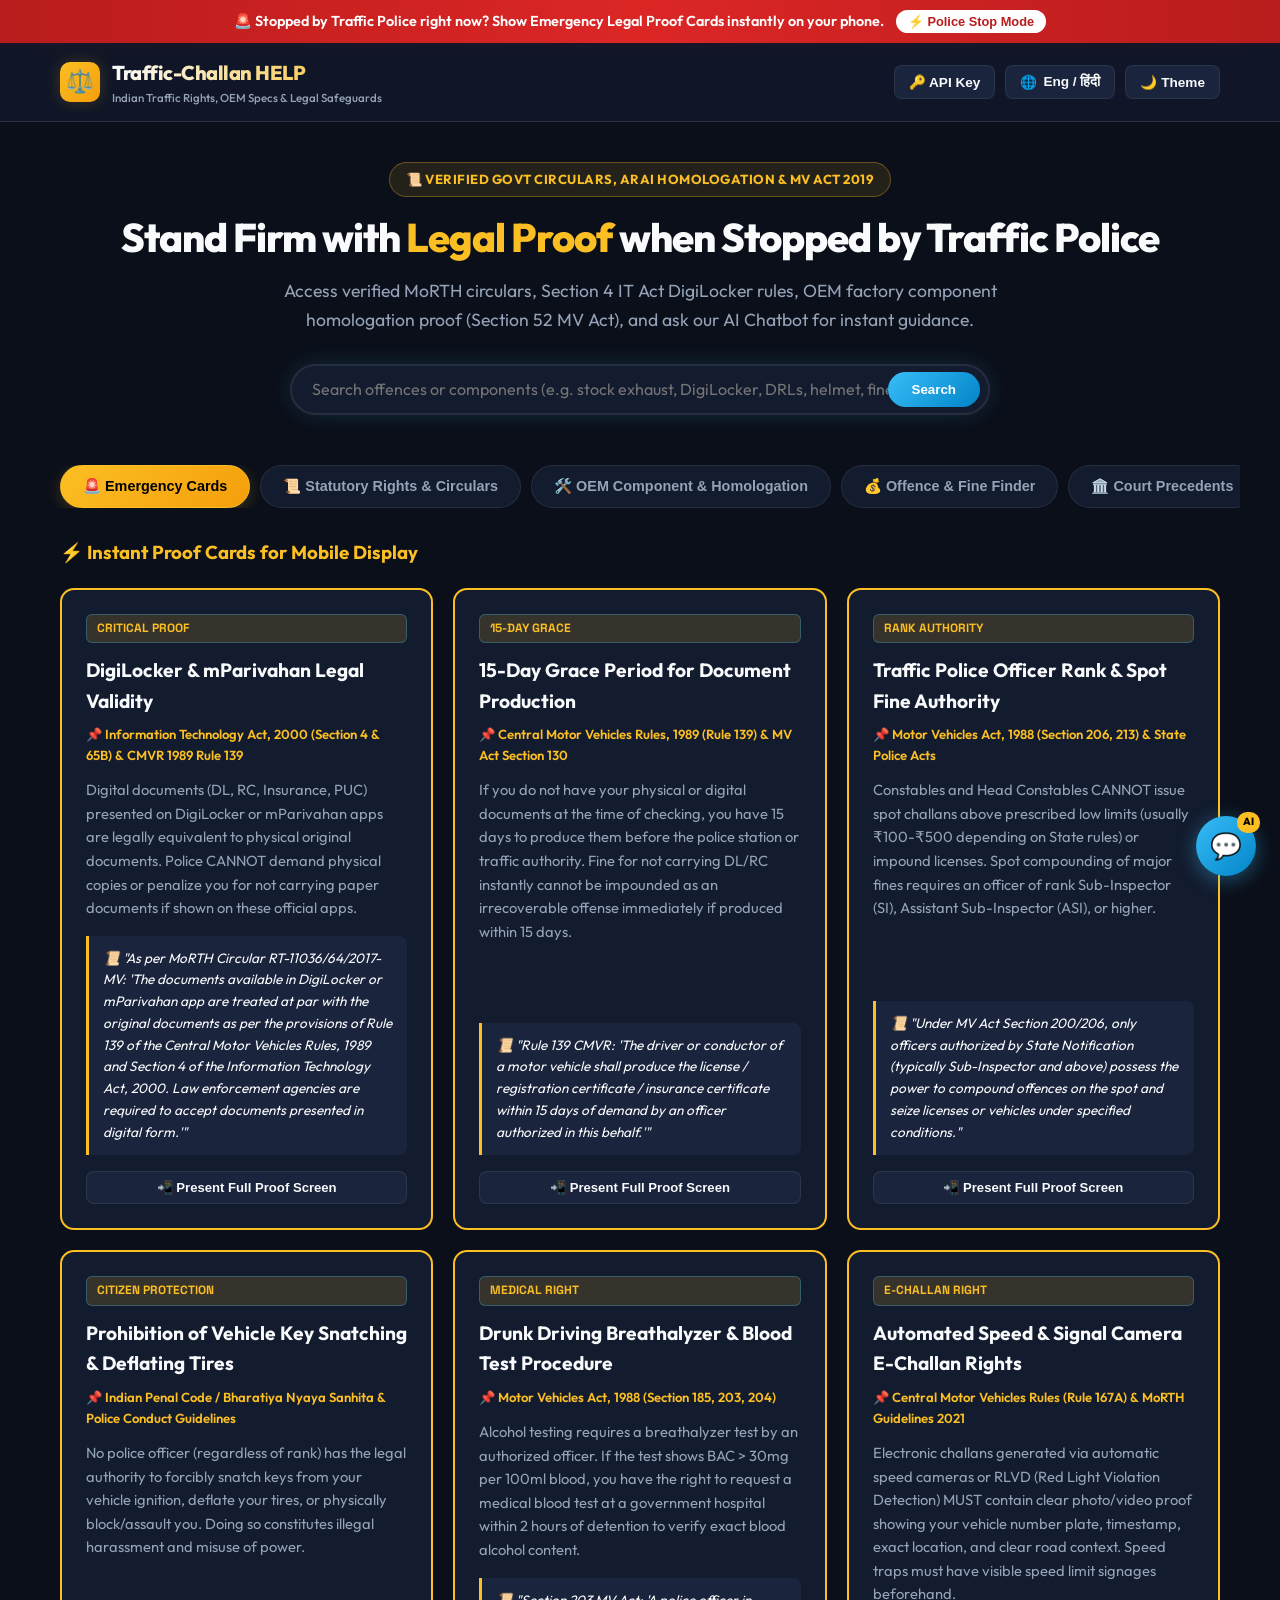
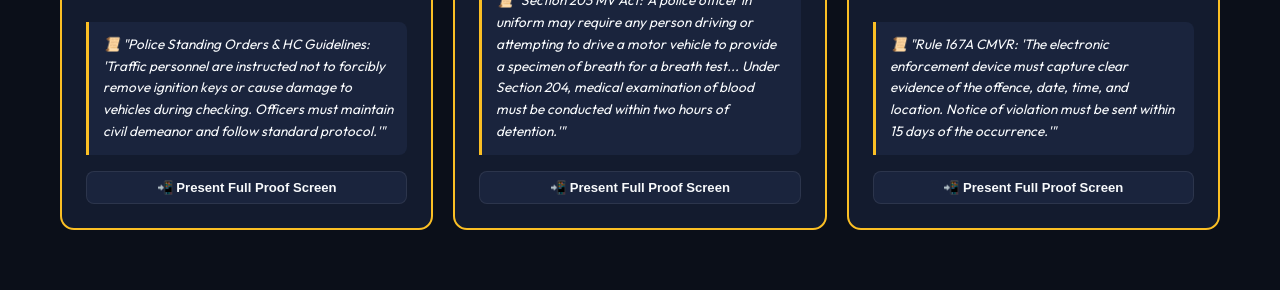
==== index.html @ aaf27f66 "Add Traffic-Challan HELP web app, OEM Component database, Gemini AI Chatbot, and Render deployment c" ====
<!DOCTYPE html>
<html lang="en" data-theme="dark">
<head>
  <meta charset="UTF-8">
  <meta name="viewport" content="width=device-width, initial-scale=1.0">
  <title>Traffic-Challan HELP | Citizen Traffic Rights & OEM Legal Reference Portal</title>
  <meta name="description" content="Know your rights during traffic police stops in India. Access MoRTH circulars, DigiLocker validity proofs, OEM component homologation rules (Section 52 MV Act), AI Legal Chatbot, and e-challan dispute generator.">
  <link rel="stylesheet" href="css/styles.css">
</head>
<body>

  <!-- Top Emergency Quick Banner -->
  <div class="emergency-alert-bar">
    <span>🚨 Stopped by Traffic Police right now? Show Emergency Legal Proof Cards instantly on your phone.</span>
    <button id="btn-emergency-mode">⚡ Police Stop Mode</button>
  </div>

  <!-- Main Navigation Header -->
  <header>
    <div class="nav-container">
      <a href="#" class="brand">
        <div class="brand-logo">⚖️</div>
        <div class="brand-text">
          <h1>Traffic-Challan HELP</h1>
          <p>Indian Traffic Rights, OEM Specs & Legal Safeguards</p>
        </div>
      </a>
      <div class="nav-actions">
        <button class="btn-icon" id="btn-apikey-settings" title="Configure Gemini API Key">🔑 API Key</button>
        <button class="btn-icon" id="btn-lang-toggle" title="Switch Language">🌐 <span id="lang-label">Eng / हिंदी</span></button>
        <button class="btn-icon" id="btn-theme-toggle" title="Toggle Theme">🌙 Theme</button>
      </div>
    </div>
  </header>

  <!-- Hero & Search Section -->
  <section class="hero">
    <div class="hero-badge">📜 Verified Govt Circulars, ARAI Homologation & MV Act 2019</div>
    <h2 id="hero-heading">Stand Firm with <span>Legal Proof</span> when Stopped by Traffic Police</h2>
    <p id="hero-subtext">Access verified MoRTH circulars, Section 4 IT Act DigiLocker rules, OEM factory component homologation proof (Section 52 MV Act), and ask our AI Chatbot for instant guidance.</p>

    <!-- Global Search Bar -->
    <div class="search-container">
      <div class="search-input-wrapper">
        <input type="text" id="global-search" placeholder="Search offences or components (e.g. stock exhaust, DigiLocker, DRLs, helmet, fine)...">
        <button id="btn-search">Search</button>
      </div>
    </div>
  </section>

  <!-- Section Navigation Tabs -->
  <div class="tabs-navigation">
    <button class="tab-btn active" data-tab="emergency-tab">🚨 Emergency Cards</button>
    <button class="tab-btn" data-tab="rights-tab">📜 Statutory Rights & Circulars</button>
    <button class="tab-btn" data-tab="oem-tab">🛠️ OEM Component & Homologation</button>
    <button class="tab-btn" data-tab="fines-tab">💰 Offence & Fine Finder</button>
    <button class="tab-btn" data-tab="judgements-tab">🏛️ Court Precedents</button>
    <button class="tab-btn" data-tab="dispute-tab">✍️ E-Challan Dispute Generator</button>
  </div>

  <!-- Main Content Area -->
  <main class="main-content">

    <!-- Tab 1: Emergency Quick Cards -->
    <div class="tab-pane active" id="emergency-tab">
      <h3 style="margin-bottom: 20px; color: var(--accent-gold);">⚡ Instant Proof Cards for Mobile Display</h3>
      <div class="cards-grid" id="emergency-cards-grid">
        <!-- Rendered dynamically via app.js -->
      </div>
    </div>

    <!-- Tab 2: Statutory Rights & MoRTH Circulars -->
    <div class="tab-pane" id="rights-tab">
      <h3 style="margin-bottom: 20px; color: var(--accent-cyan);">📜 Essential Statutory Provisions & MoRTH Circulars</h3>
      <div class="cards-grid" id="rights-cards-grid">
        <!-- Rendered dynamically via app.js -->
      </div>
    </div>

    <!-- Tab 3: OEM Vehicle Components & Homologation (Section 52 MV Act) -->
    <div class="tab-pane" id="oem-tab">
      <h3 style="margin-bottom: 20px; color: var(--accent-gold);">🛠️ OEM Factory Vehicle Components & Section 52 MV Act Proof</h3>
      <p style="margin-bottom: 20px; color: var(--text-secondary);">Police often wrongfully claim factory silencers, OEM alloy wheels, DRLs, or leg guards are illegal alterations. Under Section 52 MV Act & CMVR Rule 126, factory-fitted parts are certified by ARAI/ICAT under Form 22 Homologation and are 100% legal.</p>
      <div class="cards-grid" id="oem-cards-grid">
        <!-- Rendered dynamically via app.js -->
      </div>
    </div>

    <!-- Tab 4: Offence & Fine Finder -->
    <div class="tab-pane" id="fines-tab">
      <h3 style="margin-bottom: 20px; color: var(--accent-gold);">💰 Motor Vehicles Act Fine & Compounding Schedule</h3>
      <div class="table-container">
        <table>
          <thead>
            <tr>
              <th>Offence & Description</th>
              <th>MV Act Section</th>
              <th>Standard Fine / Penalty</th>
              <th>Authorized Officer Rank</th>
              <th>Legal Defense / Exception</th>
            </tr>
          </thead>
          <tbody id="fines-table-body">
            <!-- Rendered dynamically via app.js -->
          </tbody>
        </table>
      </div>
    </div>

    <!-- Tab 5: Court Precedents -->
    <div class="tab-pane" id="judgements-tab">
      <h3 style="margin-bottom: 20px; color: var(--accent-emerald);">🏛️ High Court & Police Conduct Precedents</h3>
      <div class="cards-grid" id="judgements-cards-grid">
        <!-- Rendered dynamically via app.js -->
      </div>
    </div>

    <!-- Tab 6: E-Challan Dispute Generator -->
    <div class="tab-pane" id="dispute-tab">
      <h3 style="margin-bottom: 20px; color: var(--accent-rose);">✍️ Generate E-Challan / Police Misconduct Dispute Letter</h3>
      <div class="generator-container">
        <div class="form-box">
          <h4 style="margin-bottom: 16px; color: var(--accent-cyan);">Enter Dispute Details</h4>
          <div class="form-group">
            <label for="applicantName">Full Name of Vehicle Owner/Driver</label>
            <input type="text" id="applicantName" placeholder="e.g. Ramesh Kumar">
          </div>
          <div class="form-group">
            <label for="vehicleNo">Vehicle Registration Number</label>
            <input type="text" id="vehicleNo" placeholder="e.g. DL-01-AB-1234">
          </div>
          <div class="form-group">
            <label for="challanNo">E-Challan Number (if applicable)</label>
            <input type="text" id="challanNo" placeholder="e.g. DL1234567890">
          </div>
          <div class="form-group">
            <label for="challanDate">Date of Offence / Challan</label>
            <input type="date" id="challanDate">
          </div>
          <div class="form-group">
            <label for="city">City / Traffic Police Jurisdiction</label>
            <input type="text" id="city" placeholder="e.g. New Delhi / Bengaluru / Mumbai">
          </div>
          <div class="form-group">
            <label for="disputeReason">Reason for Dispute</label>
            <select id="disputeReason">
              <option value="digilocker_refusal">DigiLocker / mParivahan Document Refused by Police</option>
              <option value="no_photo_proof">E-Challan lacks photo/video proof of violation</option>
              <option value="no_speed_signage">Speed trap camera without visible speed limit signage</option>
              <option value="unauthorized_constable">Spot fine levied by unauthorized constable</option>
              <option value="incorrect_vehicle">Wrong vehicle number captured by camera</option>
            </select>
          </div>
          <div class="form-group">
            <label for="applicantPhone">Phone Number</label>
            <input type="text" id="applicantPhone" placeholder="e.g. 9876543210">
          </div>
          <div class="form-group">
            <label for="applicantEmail">Email Address</label>
            <input type="email" id="applicantEmail" placeholder="e.g. name@example.com">
          </div>
        </div>

        <div class="preview-box">
          <div style="display: flex; justify-content: space-between; align-items: center; margin-bottom: 14px;">
            <h4 style="color: var(--accent-gold);">Generated Representation Notice</h4>
            <button class="btn-icon" id="btn-copy-dispute">📋 Copy Text</button>
          </div>
          <pre class="preview-text" id="dispute-preview-text">Fill in the form to generate official dispute letter representation...</pre>
        </div>
      </div>
    </div>

  </main>

  <!-- High Contrast Presentation Modal for Police Display -->
  <div class="modal-overlay" id="proof-modal">
    <div class="modal-card">
      <div class="modal-header">
        <h3 id="modal-title">STATUTORY PROOF FOR POLICE CHECKING</h3>
        <button class="modal-close" id="modal-close-btn">&times;</button>
      </div>
      <div class="modal-body" id="modal-content">
        <!-- Rendered dynamically -->
      </div>
    </div>
  </div>

  <!-- Gemini API Key Settings Modal -->
  <div class="modal-overlay" id="apikey-modal">
    <div class="modal-card" style="border-color: var(--accent-cyan);">
      <div class="modal-header" style="border-color: var(--accent-cyan);">
        <h3 style="color: var(--accent-cyan);">🔑 Gemini API Key Settings</h3>
        <button class="modal-close" id="apikey-modal-close">&times;</button>
      </div>
      <div class="modal-body">
        <p style="margin-bottom: 12px;">Add your <strong>Google Gemini API Key</strong> to power live AI legal assistance, real-time dataset analysis, and custom query resolution.</p>
        <div class="form-group">
          <label for="input-gemini-key">Gemini API Key</label>
          <input type="password" id="input-gemini-key" placeholder="AIzaSy..." style="font-family: var(--font-mono);">
        </div>
        <div style="display: flex; gap: 10px; margin-top: 16px;">
          <button class="btn-icon" id="btn-save-key" style="background: var(--accent-cyan); color: #000; font-weight: 700; flex: 1;">Save API Key</button>
          <button class="btn-icon" id="btn-clear-key" style="border-color: var(--accent-rose); color: var(--accent-rose);">Clear Key</button>
        </div>
        <p style="font-size: 0.8rem; color: var(--text-muted); margin-top: 12px;">* Your API key is stored strictly locally in your browser's LocalStorage and is never uploaded anywhere else.</p>
      </div>
    </div>
  </div>

  <!-- Floating AI Chatbot Button & Widget -->
  <div class="chatbot-trigger" id="chatbot-trigger" title="Open AI Traffic Legal Assistant">
    💬 <span class="chatbot-badge">AI</span>
  </div>

  <div class="chatbot-window" id="chatbot-window">
    <div class="chatbot-header">
      <div style="display: flex; align-items: center; gap: 8px;">
        <span style="font-size: 1.2rem;">🤖</span>
        <div>
          <h4 style="font-size: 0.95rem; font-weight: 700;">TrafficGuard AI</h4>
          <span style="font-size: 0.7rem; color: var(--accent-emerald);">● Online (Gemini Legal Assistant)</span>
        </div>
      </div>
      <button class="chatbot-close" id="chatbot-close-btn">&times;</button>
    </div>

    <div class="chatbot-body" id="chatbot-messages">
      <div class="chat-msg bot">
        👋 Hi! I'm <strong>TrafficGuard AI</strong>. Ask me anything about Indian traffic laws, MoRTH circulars, DigiLocker validity, or whether your vehicle's OEM factory components are legal!
      </div>
      <div class="quick-prompts">
        <button class="prompt-chip" onclick="sendQuickPrompt('Is my stock Royal Enfield exhaust legal?')">🏍️ Stock RE Silencer</button>
        <button class="prompt-chip" onclick="sendQuickPrompt('Is DigiLocker valid for police checks?')">📱 DigiLocker Validity</button>
        <button class="prompt-chip" onclick="sendQuickPrompt('Can police snatch my car keys?')">🔑 Key Snatching Rule</button>
        <button class="prompt-chip" onclick="sendQuickPrompt('Are factory DRL LED lights legal?')">💡 Factory LED / DRLs</button>
      </div>
    </div>

    <div class="chatbot-footer">
      <input type="text" id="chatbot-input" placeholder="Type your legal query...">
      <button id="chatbot-send-btn">Send</button>
    </div>
  </div>

  <!-- Scripts -->
  <script src="js/rights-data.js"></script>
  <script src="js/judgements-data.js"></script>
  <script src="js/oem-components-data.js"></script>
  <script src="js/dispute-generator.js"></script>
  <script src="js/chatbot.js"></script>
  <script src="js/app.js"></script>

</body>
</html>
---- css/styles.css ----
/* Traffic-Challan HELP - Modern Legal Reference & Emergency Portal Styling */

@import url('https://fonts.googleapis.com/css2?family=Outfit:wght@300;400;500;600;700;800&family=Space+Grotesk:wght@500;700&display=swap');

:root {
  --bg-primary: #0b0f19;
  --bg-surface: #131b2e;
  --bg-surface-elevated: #1a243d;
  --accent-gold: #fbbf24;
  --accent-gold-glow: rgba(251, 191, 36, 0.2);
  --accent-cyan: #38bdf8;
  --accent-emerald: #34d399;
  --accent-rose: #f43f5e;
  --text-primary: #f8fafc;
  --text-secondary: #94a3b8;
  --text-muted: #64748b;
  --border-color: rgba(255, 255, 255, 0.08);
  --glass-bg: rgba(19, 27, 46, 0.7);
  --glass-border: rgba(255, 255, 255, 0.12);
  --radius-sm: 8px;
  --radius-md: 14px;
  --radius-lg: 20px;
  --shadow-glow: 0 0 25px rgba(56, 189, 248, 0.15);
  --font-main: 'Outfit', -apple-system, BlinkMacSystemFont, sans-serif;
  --font-mono: 'Space Grotesk', monospace;
}

/* Light Theme Variables */
[data-theme="light"] {
  --bg-primary: #f1f5f9;
  --bg-surface: #ffffff;
  --bg-surface-elevated: #f8fafc;
  --accent-gold: #d97706;
  --accent-cyan: #0284c7;
  --accent-emerald: #059669;
  --accent-rose: #e11d48;
  --text-primary: #0f172a;
  --text-secondary: #475569;
  --text-muted: #64748b;
  --border-color: rgba(0, 0, 0, 0.08);
  --glass-bg: rgba(255, 255, 255, 0.85);
  --glass-border: rgba(0, 0, 0, 0.1);
  --shadow-glow: 0 4px 20px rgba(0, 0, 0, 0.06);
}

/* Emergency SOS High Contrast Mode */
[data-theme="emergency"] {
  --bg-primary: #000000;
  --bg-surface: #111111;
  --bg-surface-elevated: #222222;
  --accent-gold: #ffe600;
  --accent-cyan: #00ffff;
  --accent-emerald: #00ff66;
  --accent-rose: #ff0055;
  --text-primary: #ffffff;
  --text-secondary: #e0e0e0;
  --border-color: #ffe600;
  --glass-bg: #111111;
  --glass-border: #ffe600;
}

* {
  box-sizing: border-box;
  margin: 0;
  padding: 0;
}

body {
  font-family: var(--font-main);
  background-color: var(--bg-primary);
  color: var(--text-primary);
  line-height: 1.6;
  min-height: 100vh;
  transition: background-color 0.3s ease, color 0.3s ease;
  overflow-x: hidden;
}

/* Top Announcement Banner */
.emergency-alert-bar {
  background: linear-gradient(90deg, #b91c1c, #dc2626, #b91c1c);
  color: #fff;
  padding: 10px 16px;
  text-align: center;
  font-size: 0.9rem;
  font-weight: 600;
  display: flex;
  align-items: center;
  justify-content: center;
  gap: 12px;
  box-shadow: 0 2px 10px rgba(220, 38, 38, 0.3);
}

.emergency-alert-bar button {
  background: #fff;
  color: #b91c1c;
  border: none;
  padding: 4px 12px;
  border-radius: 20px;
  font-weight: 700;
  cursor: pointer;
  font-size: 0.8rem;
  transition: transform 0.2s ease;
}

.emergency-alert-bar button:hover {
  transform: scale(1.05);
}

/* Header & Navbar */
header {
  position: sticky;
  top: 0;
  z-index: 100;
  background: var(--glass-bg);
  backdrop-filter: blur(16px);
  -webkit-backdrop-filter: blur(16px);
  border-bottom: 1px solid var(--glass-border);
}

.nav-container {
  max-width: 1200px;
  margin: 0 auto;
  padding: 14px 20px;
  display: flex;
  align-items: center;
  justify-content: space-between;
}

.brand {
  display: flex;
  align-items: center;
  gap: 12px;
  text-decoration: none;
  color: var(--text-primary);
}

.brand-logo {
  width: 40px;
  height: 40px;
  background: linear-gradient(135deg, var(--accent-gold), #f59e0b);
  border-radius: 10px;
  display: flex;
  align-items: center;
  justify-content: center;
  font-size: 1.4rem;
  box-shadow: 0 0 15px var(--accent-gold-glow);
}

.brand-text h1 {
  font-size: 1.25rem;
  font-weight: 800;
  letter-spacing: -0.5px;
  background: linear-gradient(90deg, var(--text-primary), var(--accent-gold));
  -webkit-background-clip: text;
  -webkit-text-fill-color: transparent;
}

.brand-text p {
  font-size: 0.72rem;
  color: var(--text-secondary);
  font-weight: 500;
}

.nav-actions {
  display: flex;
  align-items: center;
  gap: 10px;
}

.btn-icon {
  background: var(--bg-surface-elevated);
  border: 1px solid var(--border-color);
  color: var(--text-primary);
  padding: 8px 14px;
  border-radius: var(--radius-sm);
  font-weight: 600;
  font-size: 0.85rem;
  cursor: pointer;
  display: flex;
  align-items: center;
  gap: 6px;
  transition: all 0.2s ease;
}

.btn-icon:hover {
  border-color: var(--accent-gold);
  color: var(--accent-gold);
}

/* Hero Section */
.hero {
  max-width: 1200px;
  margin: 0 auto;
  padding: 40px 20px 20px;
  text-align: center;
}

.hero-badge {
  display: inline-flex;
  align-items: center;
  gap: 6px;
  background: rgba(251, 191, 36, 0.1);
  border: 1px solid rgba(251, 191, 36, 0.3);
  color: var(--accent-gold);
  padding: 6px 16px;
  border-radius: 30px;
  font-size: 0.82rem;
  font-weight: 700;
  text-transform: uppercase;
  letter-spacing: 0.5px;
  margin-bottom: 16px;
}

.hero h2 {
  font-size: 2.5rem;
  font-weight: 800;
  line-height: 1.2;
  margin-bottom: 16px;
  letter-spacing: -1px;
}

.hero h2 span {
  color: var(--accent-gold);
}

.hero p {
  font-size: 1.1rem;
  color: var(--text-secondary);
  max-width: 750px;
  margin: 0 auto 30px;
}

/* Quick Search Box */
.search-container {
  max-width: 700px;
  margin: 0 auto 30px;
  position: relative;
}

.search-input-wrapper {
  display: flex;
  align-items: center;
  background: var(--bg-surface);
  border: 2px solid var(--border-color);
  border-radius: 40px;
  padding: 6px 8px 6px 20px;
  box-shadow: var(--shadow-glow);
  transition: border-color 0.3s ease;
}

.search-input-wrapper:focus-within {
  border-color: var(--accent-cyan);
}

.search-input-wrapper input {
  width: 100%;
  background: transparent;
  border: none;
  outline: none;
  color: var(--text-primary);
  font-size: 1rem;
  font-family: var(--font-main);
}

.search-input-wrapper button {
  background: linear-gradient(135deg, var(--accent-cyan), #0284c7);
  color: #fff;
  border: none;
  padding: 10px 24px;
  border-radius: 30px;
  font-weight: 700;
  cursor: pointer;
  transition: transform 0.2s ease;
}

.search-input-wrapper button:hover {
  transform: scale(1.03);
}

/* Navigation Tabs */
.tabs-navigation {
  max-width: 1200px;
  margin: 0 auto 30px;
  padding: 0 20px;
  display: flex;
  gap: 10px;
  overflow-x: auto;
  scrollbar-width: none;
}

.tabs-navigation::-webkit-scrollbar {
  display: none;
}

.tab-btn {
  background: var(--bg-surface);
  border: 1px solid var(--border-color);
  color: var(--text-secondary);
  padding: 12px 22px;
  border-radius: 30px;
  font-weight: 700;
  font-size: 0.9rem;
  cursor: pointer;
  white-space: nowrap;
  transition: all 0.2s ease;
  display: flex;
  align-items: center;
  gap: 8px;
}

.tab-btn:hover {
  color: var(--text-primary);
  background: var(--bg-surface-elevated);
}

.tab-btn.active {
  background: linear-gradient(135deg, var(--accent-gold), #f59e0b);
  color: #000;
  border-color: var(--accent-gold);
  box-shadow: 0 4px 15px var(--accent-gold-glow);
}

/* Content Container */
.main-content {
  max-width: 1200px;
  margin: 0 auto;
  padding: 0 20px 60px;
}

.tab-pane {
  display: none;
}

.tab-pane.active {
  display: block;
  animation: fadeIn 0.3s ease;
}

@keyframes fadeIn {
  from { opacity: 0; transform: translateY(8px); }
  to { opacity: 1; transform: translateY(0); }
}

/* Cards Grid Layout */
.cards-grid {
  display: grid;
  grid-template-columns: repeat(auto-fill, minmax(350px, 1fr));
  gap: 20px;
}

.legal-card {
  background: var(--bg-surface);
  border: 1px solid var(--border-color);
  border-radius: var(--radius-md);
  padding: 24px;
  position: relative;
  display: flex;
  flex-direction: column;
  justify-content: space-between;
  transition: transform 0.25s ease, border-color 0.25s ease, box-shadow 0.25s ease;
}

.legal-card:hover {
  transform: translateY(-4px);
  border-color: var(--accent-cyan);
  box-shadow: var(--shadow-glow);
}

.card-badge {
  align-self: flex-start;
  background: rgba(56, 189, 248, 0.1);
  color: var(--accent-cyan);
  border: 1px solid rgba(56, 189, 248, 0.3);
  padding: 4px 10px;
  border-radius: 6px;
  font-size: 0.75rem;
  font-weight: 700;
  font-family: var(--font-mono);
  margin-bottom: 12px;
}

.card-title {
  font-size: 1.2rem;
  font-weight: 700;
  margin-bottom: 8px;
  color: var(--text-primary);
}

.card-act {
  font-size: 0.82rem;
  color: var(--accent-gold);
  font-weight: 600;
  margin-bottom: 12px;
}

.card-summary {
  font-size: 0.92rem;
  color: var(--text-secondary);
  margin-bottom: 16px;
}

.card-verbatim {
  background: var(--bg-surface-elevated);
  border-left: 3px solid var(--accent-gold);
  padding: 12px 14px;
  border-radius: 0 var(--radius-sm) var(--radius-sm) 0;
  font-size: 0.85rem;
  color: var(--text-primary);
  font-style: italic;
  margin-bottom: 16px;
}

.card-tip {
  background: rgba(52, 211, 153, 0.08);
  border: 1px solid rgba(52, 211, 153, 0.2);
  color: var(--accent-emerald);
  padding: 10px 14px;
  border-radius: var(--radius-sm);
  font-size: 0.85rem;
  font-weight: 500;
}

.card-actions {
  margin-top: 16px;
  display: flex;
  gap: 10px;
}

.btn-secondary {
  flex: 1;
  background: var(--bg-surface-elevated);
  border: 1px solid var(--border-color);
  color: var(--text-primary);
  padding: 8px 12px;
  border-radius: var(--radius-sm);
  font-weight: 600;
  font-size: 0.82rem;
  cursor: pointer;
  text-align: center;
  transition: all 0.2s ease;
}

.btn-secondary:hover {
  background: var(--accent-cyan);
  color: #000;
  border-color: var(--accent-cyan);
}

/* Offences Table Styling */
.table-container {
  background: var(--bg-surface);
  border: 1px solid var(--border-color);
  border-radius: var(--radius-md);
  overflow-x: auto;
}

table {
  width: 100%;
  border-collapse: collapse;
  text-align: left;
}

th, td {
  padding: 16px 20px;
  border-bottom: 1px solid var(--border-color);
}

th {
  background: var(--bg-surface-elevated);
  color: var(--accent-gold);
  font-size: 0.85rem;
  text-transform: uppercase;
  letter-spacing: 0.5px;
  font-weight: 700;
}

td {
  font-size: 0.92rem;
  color: var(--text-secondary);
}

td strong {
  color: var(--text-primary);
}

.fine-badge {
  display: inline-block;
  background: rgba(244, 63, 94, 0.1);
  color: var(--accent-rose);
  border: 1px solid rgba(244, 63, 94, 0.3);
  padding: 4px 10px;
  border-radius: 6px;
  font-weight: 700;
  font-size: 0.85rem;
}

/* Dispute Generator Form Styling */
.generator-container {
  display: grid;
  grid-template-columns: 1fr 1fr;
  gap: 30px;
}

@media (max-width: 900px) {
  .generator-container {
    grid-template-columns: 1fr;
  }
}

.form-box, .preview-box {
  background: var(--bg-surface);
  border: 1px solid var(--border-color);
  border-radius: var(--radius-md);
  padding: 24px;
}

.form-group {
  margin-bottom: 16px;
}

.form-group label {
  display: block;
  font-size: 0.85rem;
  font-weight: 600;
  color: var(--text-secondary);
  margin-bottom: 6px;
}

.form-group input, .form-group select, .form-group textarea {
  width: 100%;
  background: var(--bg-surface-elevated);
  border: 1px solid var(--border-color);
  color: var(--text-primary);
  padding: 10px 14px;
  border-radius: var(--radius-sm);
  font-family: var(--font-main);
  font-size: 0.9rem;
  outline: none;
}

.form-group input:focus, .form-group select:focus {
  border-color: var(--accent-cyan);
}

.preview-text {
  background: var(--bg-surface-elevated);
  border: 1px solid var(--border-color);
  border-radius: var(--radius-sm);
  padding: 16px;
  font-family: var(--font-mono);
  font-size: 0.82rem;
  color: var(--text-primary);
  white-space: pre-wrap;
  height: 420px;
  overflow-y: auto;
}

/* Modal Windows */
.modal-overlay {
  position: fixed;
  top: 0;
  left: 0;
  width: 100vw;
  height: 100vh;
  background: rgba(0, 0, 0, 0.85);
  backdrop-filter: blur(8px);
  z-index: 1000;
  display: none;
  align-items: center;
  justify-content: center;
  padding: 20px;
}

.modal-overlay.active {
  display: flex;
}

.modal-card {
  background: var(--bg-surface);
  border: 2px solid var(--accent-gold);
  border-radius: var(--radius-lg);
  max-width: 650px;
  width: 100%;
  padding: 30px;
  color: var(--text-primary);
  box-shadow: 0 0 40px rgba(0, 0, 0, 0.5);
}

.modal-header {
  display: flex;
  justify-content: space-between;
  align-items: center;
  margin-bottom: 20px;
  border-bottom: 2px solid var(--border-color);
  padding-bottom: 10px;
}

.modal-header h3 {
  font-size: 1.3rem;
  font-weight: 800;
}

.modal-close {
  background: var(--bg-surface-elevated);
  color: var(--text-primary);
  border: 1px solid var(--border-color);
  width: 32px;
  height: 32px;
  border-radius: 50%;
  font-weight: 800;
  cursor: pointer;
  font-size: 1.1rem;
}

/* Floating AI Chatbot Widget */
.chatbot-trigger {
  position: fixed;
  bottom: 24px;
  right: 24px;
  width: 60px;
  height: 60px;
  background: linear-gradient(135deg, var(--accent-cyan), #0284c7);
  border-radius: 50%;
  display: flex;
  align-items: center;
  justify-content: center;
  font-size: 1.6rem;
  box-shadow: 0 4px 20px rgba(56, 189, 248, 0.4);
  cursor: pointer;
  z-index: 900;
  transition: transform 0.25s ease;
}

.chatbot-trigger:hover {
  transform: scale(1.1);
}

.chatbot-badge {
  position: absolute;
  top: -4px;
  right: -4px;
  background: var(--accent-gold);
  color: #000;
  font-size: 0.65rem;
  font-weight: 800;
  padding: 2px 6px;
  border-radius: 10px;
}

.chatbot-window {
  position: fixed;
  bottom: 96px;
  right: 24px;
  width: 380px;
  max-width: 90vw;
  height: 520px;
  background: var(--bg-surface);
  border: 1px solid var(--glass-border);
  border-radius: var(--radius-lg);
  box-shadow: 0 10px 40px rgba(0, 0, 0, 0.5);
  display: none;
  flex-direction: column;
  z-index: 900;
  overflow: hidden;
}

.chatbot-window.active {
  display: flex;
  animation: slideUp 0.3s ease;
}

@keyframes slideUp {
  from { opacity: 0; transform: translateY(20px); }
  to { opacity: 1; transform: translateY(0); }
}

.chatbot-header {
  background: var(--bg-surface-elevated);
  padding: 14px 18px;
  border-bottom: 1px solid var(--border-color);
  display: flex;
  align-items: center;
  justify-content: space-between;
}

.chatbot-close {
  background: transparent;
  border: none;
  color: var(--text-muted);
  font-size: 1.4rem;
  cursor: pointer;
}

.chatbot-body {
  flex: 1;
  padding: 16px;
  overflow-y: auto;
  display: flex;
  flex-direction: column;
  gap: 12px;
}

.chat-msg {
  max-width: 85%;
  padding: 12px 16px;
  border-radius: 16px;
  font-size: 0.88rem;
  line-height: 1.5;
  white-space: pre-wrap;
}

.chat-msg.bot {
  background: var(--bg-surface-elevated);
  color: var(--text-primary);
  border-bottom-left-radius: 4px;
  align-self: flex-start;
}

.chat-msg.user {
  background: linear-gradient(135deg, var(--accent-cyan), #0284c7);
  color: #fff;
  border-bottom-right-radius: 4px;
  align-self: flex-end;
}

.quick-prompts {
  display: flex;
  flex-wrap: wrap;
  gap: 6px;
  margin-top: 8px;
}

.prompt-chip {
  background: var(--bg-surface-elevated);
  border: 1px solid var(--border-color);
  color: var(--accent-cyan);
  font-size: 0.75rem;
  padding: 6px 12px;
  border-radius: 20px;
  cursor: pointer;
  transition: all 0.2s ease;
}

.prompt-chip:hover {
  background: var(--accent-cyan);
  color: #000;
}

.chatbot-footer {
  padding: 12px 16px;
  background: var(--bg-surface-elevated);
  border-top: 1px solid var(--border-color);
  display: flex;
  gap: 8px;
}

.chatbot-footer input {
  flex: 1;
  background: var(--bg-surface);
  border: 1px solid var(--border-color);
  color: var(--text-primary);
  padding: 10px 14px;
  border-radius: 20px;
  font-size: 0.85rem;
  outline: none;
}

.chatbot-footer button {
  background: var(--accent-cyan);
  color: #000;
  border: none;
  padding: 10px 16px;
  border-radius: 20px;
  font-weight: 700;
  font-size: 0.85rem;
  cursor: pointer;
}

/* Responsive adjustments */
@media (max-width: 768px) {
  .hero h2 { font-size: 1.8rem; }
  .cards-grid { grid-template-columns: 1fr; }
  .nav-container { padding: 10px 14px; }
  .chatbot-window { right: 10px; bottom: 80px; width: calc(100vw - 20px); }
}
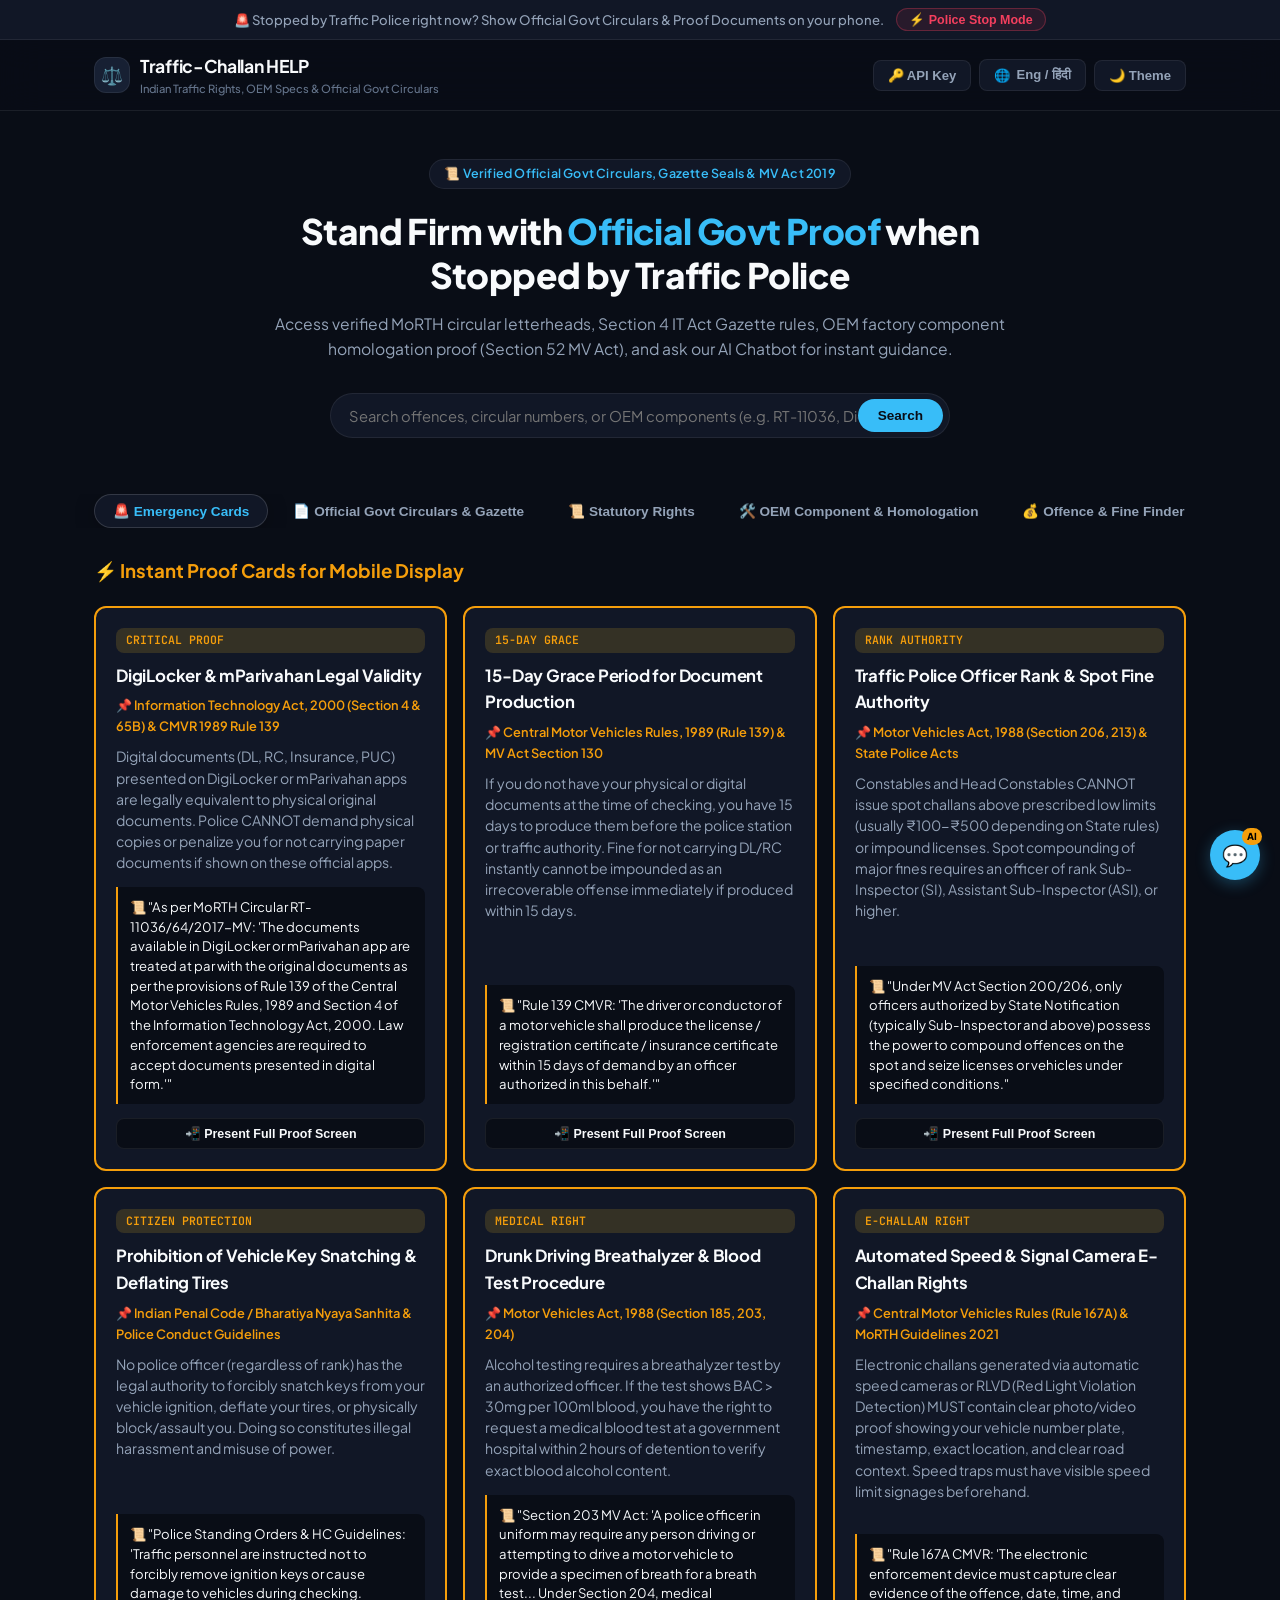
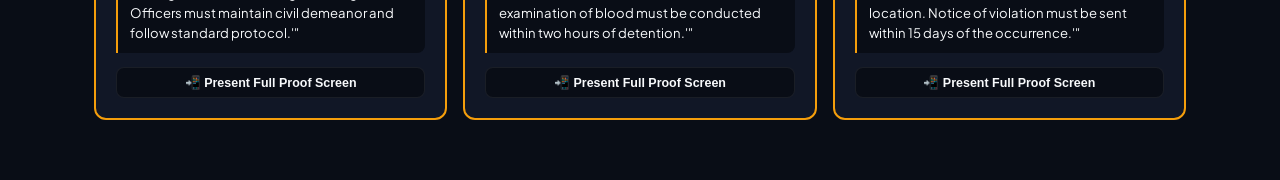
==== commit 8fb51472: "Add official Government of India letterhead circulars and Gazette documents in docs/" ====
--- a/index.html
+++ b/index.html
@@ -3,15 +3,15 @@
 <head>
   <meta charset="UTF-8">
   <meta name="viewport" content="width=device-width, initial-scale=1.0">
-  <title>Traffic-Challan HELP | Citizen Traffic Rights & OEM Legal Reference Portal</title>
-  <meta name="description" content="Know your rights during traffic police stops in India. Access MoRTH circulars, DigiLocker validity proofs, OEM component homologation rules (Section 52 MV Act), AI Legal Chatbot, and e-challan dispute generator.">
+  <title>Traffic-Challan HELP | Citizen Traffic Rights & Official Govt Proofs Portal</title>
+  <meta name="description" content="Know your rights during traffic police stops in India. Access official MoRTH circulars, DigiLocker validity proofs, OEM component homologation rules (Section 52 MV Act), AI Legal Chatbot, and e-challan dispute generator.">
   <link rel="stylesheet" href="css/styles.css">
 </head>
 <body>
 
   <!-- Top Emergency Quick Banner -->
   <div class="emergency-alert-bar">
-    <span>🚨 Stopped by Traffic Police right now? Show Emergency Legal Proof Cards instantly on your phone.</span>
+    <span>🚨 Stopped by Traffic Police right now? Show Official Govt Circulars & Proof Documents on your phone.</span>
     <button id="btn-emergency-mode">⚡ Police Stop Mode</button>
   </div>
 
@@ -22,7 +22,7 @@
         <div class="brand-logo">⚖️</div>
         <div class="brand-text">
           <h1>Traffic-Challan HELP</h1>
-          <p>Indian Traffic Rights, OEM Specs & Legal Safeguards</p>
+          <p>Indian Traffic Rights, OEM Specs & Official Govt Circulars</p>
         </div>
       </a>
       <div class="nav-actions">
@@ -35,14 +35,14 @@
 
   <!-- Hero & Search Section -->
   <section class="hero">
-    <div class="hero-badge">📜 Verified Govt Circulars, ARAI Homologation & MV Act 2019</div>
-    <h2 id="hero-heading">Stand Firm with <span>Legal Proof</span> when Stopped by Traffic Police</h2>
-    <p id="hero-subtext">Access verified MoRTH circulars, Section 4 IT Act DigiLocker rules, OEM factory component homologation proof (Section 52 MV Act), and ask our AI Chatbot for instant guidance.</p>
+    <div class="hero-badge">📜 Verified Official Govt Circulars, Gazette Seals & MV Act 2019</div>
+    <h2 id="hero-heading">Stand Firm with <span>Official Govt Proof</span> when Stopped by Traffic Police</h2>
+    <p id="hero-subtext">Access verified MoRTH circular letterheads, Section 4 IT Act Gazette rules, OEM factory component homologation proof (Section 52 MV Act), and ask our AI Chatbot for instant guidance.</p>
 
     <!-- Global Search Bar -->
     <div class="search-container">
       <div class="search-input-wrapper">
-        <input type="text" id="global-search" placeholder="Search offences or components (e.g. stock exhaust, DigiLocker, DRLs, helmet, fine)...">
+        <input type="text" id="global-search" placeholder="Search offences, circular numbers, or OEM components (e.g. RT-11036, DigiLocker, stock exhaust)...">
         <button id="btn-search">Search</button>
       </div>
     </div>
@@ -51,11 +51,12 @@
   <!-- Section Navigation Tabs -->
   <div class="tabs-navigation">
     <button class="tab-btn active" data-tab="emergency-tab">🚨 Emergency Cards</button>
-    <button class="tab-btn" data-tab="rights-tab">📜 Statutory Rights & Circulars</button>
+    <button class="tab-btn" data-tab="docs-tab">📄 Official Govt Circulars & Gazette</button>
+    <button class="tab-btn" data-tab="rights-tab">📜 Statutory Rights</button>
     <button class="tab-btn" data-tab="oem-tab">🛠️ OEM Component & Homologation</button>
     <button class="tab-btn" data-tab="fines-tab">💰 Offence & Fine Finder</button>
     <button class="tab-btn" data-tab="judgements-tab">🏛️ Court Precedents</button>
-    <button class="tab-btn" data-tab="dispute-tab">✍️ E-Challan Dispute Generator</button>
+    <button class="tab-btn" data-tab="dispute-tab">✍️ Dispute Letter Generator</button>
   </div>
 
   <!-- Main Content Area -->
@@ -69,7 +70,51 @@
       </div>
     </div>
 
-    <!-- Tab 2: Statutory Rights & MoRTH Circulars -->
+    <!-- Tab 2: Official Govt Circulars & Gazette Documents -->
+    <div class="tab-pane" id="docs-tab">
+      <h3 style="margin-bottom: 12px; color: var(--accent-cyan);">📄 Official Government Letterhead Circulars & Gazette Proofs</h3>
+      <p style="margin-bottom: 20px; color: var(--text-secondary);">When traffic police officers claim that digital information from internet searches is invalid, open these official Government of India Ministry letterheads and Gazette notifications carrying official file numbers and statutory authority.</p>
+      
+      <div class="cards-grid">
+        <div class="legal-card" style="border-left: 4px solid var(--accent-cyan);">
+          <div>
+            <div class="card-badge">Ref: RT-11036/64/2017-MV</div>
+            <h4 class="card-title">MoRTH Official Circular on DigiLocker / mParivahan</h4>
+            <div class="card-act">Ministry of Road Transport & Highways, Govt of India</div>
+            <p class="card-summary">Official government circular mandating that enforcement officers MUST accept Driving License, RC, Insurance, and PUC in electronic format on DigiLocker or mParivahan as equivalent to original physical documents under Section 4 IT Act.</p>
+          </div>
+          <div class="card-actions">
+            <a href="docs/MoRTH_Circular_RT11036_64_2017_MV.html" target="_blank" class="btn-secondary" style="text-decoration: none;">📄 Open Official Letterhead Proof</a>
+          </div>
+        </div>
+
+        <div class="legal-card" style="border-left: 4px solid var(--accent-gold);">
+          <div>
+            <div class="card-badge">Section 52 & Rule 126 CMVR</div>
+            <h4 class="card-title">ARAI Homologation & Section 52 Proviso Document</h4>
+            <div class="card-act">Motor Vehicles Act 1988 Proviso & Form 22 Certification</div>
+            <p class="card-summary">Official statutory provision proving that factory-fitted OEM components (silencers, alloy wheels, DRLs, crash guards) certified under ARAI/ICAT Type Approval are exempt from alteration penalties under Section 52 MV Act.</p>
+          </div>
+          <div class="card-actions">
+            <a href="docs/Section_52_ARAI_Homologation_Proof.html" target="_blank" class="btn-secondary" style="text-decoration: none;">📄 Open Statutory Provision Document</a>
+          </div>
+        </div>
+
+        <div class="legal-card" style="border-left: 4px solid var(--accent-emerald);">
+          <div>
+            <div class="card-badge">Index & Metadata</div>
+            <h4 class="card-title">Complete Government Circulars & Gazette Index</h4>
+            <div class="card-act">Stored on GitHub Repository (docs/ folder)</div>
+            <p class="card-summary">Full index of official file reference numbers, dates of issue, issuing authorities, and statutory rules stored permanently in the GitHub project repository.</p>
+          </div>
+          <div class="card-actions">
+            <a href="docs/OFFICIAL_GOVT_CIRCULARS_INDEX.md" target="_blank" class="btn-secondary" style="text-decoration: none;">📄 View Full Circulars Index</a>
+          </div>
+        </div>
+      </div>
+    </div>
+
+    <!-- Tab 3: Statutory Rights & MoRTH Circulars -->
     <div class="tab-pane" id="rights-tab">
       <h3 style="margin-bottom: 20px; color: var(--accent-cyan);">📜 Essential Statutory Provisions & MoRTH Circulars</h3>
       <div class="cards-grid" id="rights-cards-grid">
@@ -77,7 +122,7 @@
       </div>
     </div>
 
-    <!-- Tab 3: OEM Vehicle Components & Homologation (Section 52 MV Act) -->
+    <!-- Tab 4: OEM Vehicle Components & Homologation (Section 52 MV Act) -->
     <div class="tab-pane" id="oem-tab">
       <h3 style="margin-bottom: 20px; color: var(--accent-gold);">🛠️ OEM Factory Vehicle Components & Section 52 MV Act Proof</h3>
       <p style="margin-bottom: 20px; color: var(--text-secondary);">Police often wrongfully claim factory silencers, OEM alloy wheels, DRLs, or leg guards are illegal alterations. Under Section 52 MV Act & CMVR Rule 126, factory-fitted parts are certified by ARAI/ICAT under Form 22 Homologation and are 100% legal.</p>
@@ -86,7 +131,7 @@
       </div>
     </div>
 
-    <!-- Tab 4: Offence & Fine Finder -->
+    <!-- Tab 5: Offence & Fine Finder -->
     <div class="tab-pane" id="fines-tab">
       <h3 style="margin-bottom: 20px; color: var(--accent-gold);">💰 Motor Vehicles Act Fine & Compounding Schedule</h3>
       <div class="table-container">
@@ -107,7 +152,7 @@
       </div>
     </div>
 
-    <!-- Tab 5: Court Precedents -->
+    <!-- Tab 6: Court Precedents -->
     <div class="tab-pane" id="judgements-tab">
       <h3 style="margin-bottom: 20px; color: var(--accent-emerald);">🏛️ High Court & Police Conduct Precedents</h3>
       <div class="cards-grid" id="judgements-cards-grid">
@@ -115,7 +160,7 @@
       </div>
     </div>
 
-    <!-- Tab 6: E-Challan Dispute Generator -->
+    <!-- Tab 7: E-Challan Dispute Generator -->
     <div class="tab-pane" id="dispute-tab">
       <h3 style="margin-bottom: 20px; color: var(--accent-rose);">✍️ Generate E-Challan / Police Misconduct Dispute Letter</h3>
       <div class="generator-container">
--- a/css/styles.css
+++ b/css/styles.css
@@ -1,62 +1,70 @@
-/* Traffic-Challan HELP - Modern Legal Reference & Emergency Portal Styling */
-
-@import url('https://fonts.googleapis.com/css2?family=Outfit:wght@300;400;500;600;700;800&family=Space+Grotesk:wght@500;700&display=swap');
+/* Traffic-Challan HELP - Minimalist Professional Design System */
+
+@import url('https://fonts.googleapis.com/css2?family=Plus+Jakarta+Sans:wght@300;400;500;600;700;800&family=JetBrains+Mono:wght@400;500;600&display=swap');
 
 :root {
-  --bg-primary: #0b0f19;
-  --bg-surface: #131b2e;
-  --bg-surface-elevated: #1a243d;
-  --accent-gold: #fbbf24;
-  --accent-gold-glow: rgba(251, 191, 36, 0.2);
+  --bg-primary: #090d16;
+  --bg-surface: #111726;
+  --bg-surface-hover: #172033;
+  --bg-card: rgba(17, 23, 38, 0.7);
+  --accent-gold: #f59e0b;
+  --accent-gold-soft: rgba(245, 158, 11, 0.12);
   --accent-cyan: #38bdf8;
-  --accent-emerald: #34d399;
+  --accent-cyan-soft: rgba(56, 189, 248, 0.1);
+  --accent-emerald: #10b981;
+  --accent-emerald-soft: rgba(16, 185, 129, 0.1);
   --accent-rose: #f43f5e;
+  --accent-rose-soft: rgba(244, 63, 94, 0.1);
   --text-primary: #f8fafc;
   --text-secondary: #94a3b8;
   --text-muted: #64748b;
-  --border-color: rgba(255, 255, 255, 0.08);
-  --glass-bg: rgba(19, 27, 46, 0.7);
-  --glass-border: rgba(255, 255, 255, 0.12);
+  --border-color: rgba(255, 255, 255, 0.07);
+  --border-highlight: rgba(255, 255, 255, 0.14);
+  --glass-bg: rgba(9, 13, 22, 0.82);
+  --glass-border: rgba(255, 255, 255, 0.08);
   --radius-sm: 8px;
-  --radius-md: 14px;
-  --radius-lg: 20px;
-  --shadow-glow: 0 0 25px rgba(56, 189, 248, 0.15);
-  --font-main: 'Outfit', -apple-system, BlinkMacSystemFont, sans-serif;
-  --font-mono: 'Space Grotesk', monospace;
-}
-
-/* Light Theme Variables */
+  --radius-md: 12px;
+  --radius-lg: 18px;
+  --radius-full: 9999px;
+  --shadow-subtle: 0 4px 20px rgba(0, 0, 0, 0.25);
+  --shadow-glow: 0 0 30px rgba(56, 189, 248, 0.08);
+  --font-main: 'Plus Jakarta Sans', -apple-system, BlinkMacSystemFont, sans-serif;
+  --font-mono: 'JetBrains Mono', monospace;
+}
+
+/* Light Mode Theme */
 [data-theme="light"] {
-  --bg-primary: #f1f5f9;
+  --bg-primary: #f8fafc;
   --bg-surface: #ffffff;
-  --bg-surface-elevated: #f8fafc;
+  --bg-surface-hover: #f1f5f9;
+  --bg-card: #ffffff;
   --accent-gold: #d97706;
   --accent-cyan: #0284c7;
   --accent-emerald: #059669;
   --accent-rose: #e11d48;
   --text-primary: #0f172a;
   --text-secondary: #475569;
-  --text-muted: #64748b;
+  --text-muted: #94a3b8;
   --border-color: rgba(0, 0, 0, 0.08);
-  --glass-bg: rgba(255, 255, 255, 0.85);
-  --glass-border: rgba(0, 0, 0, 0.1);
-  --shadow-glow: 0 4px 20px rgba(0, 0, 0, 0.06);
-}
-
-/* Emergency SOS High Contrast Mode */
+  --border-highlight: rgba(0, 0, 0, 0.15);
+  --glass-bg: rgba(255, 255, 255, 0.9);
+  --glass-border: rgba(0, 0, 0, 0.08);
+  --shadow-subtle: 0 4px 20px rgba(0, 0, 0, 0.05);
+}
+
+/* High-Contrast Emergency Mode */
 [data-theme="emergency"] {
   --bg-primary: #000000;
-  --bg-surface: #111111;
-  --bg-surface-elevated: #222222;
-  --accent-gold: #ffe600;
-  --accent-cyan: #00ffff;
-  --accent-emerald: #00ff66;
-  --accent-rose: #ff0055;
+  --bg-surface: #0a0a0a;
+  --bg-surface-hover: #141414;
+  --bg-card: #0a0a0a;
+  --accent-gold: #fbbf24;
+  --accent-cyan: #38bdf8;
   --text-primary: #ffffff;
-  --text-secondary: #e0e0e0;
-  --border-color: #ffe600;
-  --glass-bg: #111111;
-  --glass-border: #ffe600;
+  --text-secondary: #d1d5db;
+  --border-color: #fbbf24;
+  --border-highlight: #fbbf24;
+  --glass-bg: #000000;
 }
 
 * {
@@ -71,56 +79,57 @@
   color: var(--text-primary);
   line-height: 1.6;
   min-height: 100vh;
-  transition: background-color 0.3s ease, color 0.3s ease;
+  -webkit-font-smoothing: antialiased;
   overflow-x: hidden;
 }
 
-/* Top Announcement Banner */
+/* Top Notification Bar */
 .emergency-alert-bar {
-  background: linear-gradient(90deg, #b91c1c, #dc2626, #b91c1c);
-  color: #fff;
-  padding: 10px 16px;
+  background: var(--bg-surface);
+  border-bottom: 1px solid var(--border-color);
+  color: var(--text-secondary);
+  padding: 8px 16px;
   text-align: center;
-  font-size: 0.9rem;
-  font-weight: 600;
+  font-size: 0.82rem;
+  font-weight: 500;
   display: flex;
   align-items: center;
   justify-content: center;
   gap: 12px;
-  box-shadow: 0 2px 10px rgba(220, 38, 38, 0.3);
 }
 
 .emergency-alert-bar button {
-  background: #fff;
-  color: #b91c1c;
-  border: none;
-  padding: 4px 12px;
-  border-radius: 20px;
-  font-weight: 700;
-  cursor: pointer;
-  font-size: 0.8rem;
-  transition: transform 0.2s ease;
+  background: var(--accent-rose-soft);
+  color: var(--accent-rose);
+  border: 1px solid rgba(244, 63, 94, 0.3);
+  padding: 3px 12px;
+  border-radius: var(--radius-full);
+  font-weight: 600;
+  font-size: 0.78rem;
+  cursor: pointer;
+  transition: all 0.2s ease;
 }
 
 .emergency-alert-bar button:hover {
-  transform: scale(1.05);
-}
-
-/* Header & Navbar */
+  background: var(--accent-rose);
+  color: #fff;
+}
+
+/* Header Navbar */
 header {
   position: sticky;
   top: 0;
   z-index: 100;
   background: var(--glass-bg);
-  backdrop-filter: blur(16px);
-  -webkit-backdrop-filter: blur(16px);
+  backdrop-filter: blur(20px);
+  -webkit-backdrop-filter: blur(20px);
   border-bottom: 1px solid var(--glass-border);
 }
 
 .nav-container {
-  max-width: 1200px;
+  max-width: 1140px;
   margin: 0 auto;
-  padding: 14px 20px;
+  padding: 12px 24px;
   display: flex;
   align-items: center;
   justify-content: space-between;
@@ -129,52 +138,50 @@
 .brand {
   display: flex;
   align-items: center;
-  gap: 12px;
+  gap: 10px;
   text-decoration: none;
   color: var(--text-primary);
 }
 
 .brand-logo {
-  width: 40px;
-  height: 40px;
-  background: linear-gradient(135deg, var(--accent-gold), #f59e0b);
-  border-radius: 10px;
+  width: 36px;
+  height: 36px;
+  background: var(--bg-surface-hover);
+  border: 1px solid var(--border-color);
+  border-radius: var(--radius-md);
   display: flex;
   align-items: center;
   justify-content: center;
-  font-size: 1.4rem;
-  box-shadow: 0 0 15px var(--accent-gold-glow);
+  font-size: 1.1rem;
 }
 
 .brand-text h1 {
-  font-size: 1.25rem;
-  font-weight: 800;
-  letter-spacing: -0.5px;
-  background: linear-gradient(90deg, var(--text-primary), var(--accent-gold));
-  -webkit-background-clip: text;
-  -webkit-text-fill-color: transparent;
+  font-size: 1.1rem;
+  font-weight: 700;
+  letter-spacing: -0.3px;
+  color: var(--text-primary);
 }
 
 .brand-text p {
-  font-size: 0.72rem;
+  font-size: 0.7rem;
+  color: var(--text-muted);
+  font-weight: 500;
+}
+
+.nav-actions {
+  display: flex;
+  align-items: center;
+  gap: 8px;
+}
+
+.btn-icon {
+  background: var(--bg-surface);
+  border: 1px solid var(--border-color);
   color: var(--text-secondary);
-  font-weight: 500;
-}
-
-.nav-actions {
-  display: flex;
-  align-items: center;
-  gap: 10px;
-}
-
-.btn-icon {
-  background: var(--bg-surface-elevated);
-  border: 1px solid var(--border-color);
-  color: var(--text-primary);
-  padding: 8px 14px;
+  padding: 7px 14px;
   border-radius: var(--radius-sm);
   font-weight: 600;
-  font-size: 0.85rem;
+  font-size: 0.82rem;
   cursor: pointer;
   display: flex;
   align-items: center;
@@ -183,15 +190,16 @@
 }
 
 .btn-icon:hover {
-  border-color: var(--accent-gold);
-  color: var(--accent-gold);
+  background: var(--bg-surface-hover);
+  border-color: var(--border-highlight);
+  color: var(--text-primary);
 }
 
 /* Hero Section */
 .hero {
-  max-width: 1200px;
+  max-width: 800px;
   margin: 0 auto;
-  padding: 40px 20px 20px;
+  padding: 48px 24px 24px;
   text-align: center;
 }
 
@@ -199,57 +207,56 @@
   display: inline-flex;
   align-items: center;
   gap: 6px;
-  background: rgba(251, 191, 36, 0.1);
-  border: 1px solid rgba(251, 191, 36, 0.3);
-  color: var(--accent-gold);
-  padding: 6px 16px;
-  border-radius: 30px;
-  font-size: 0.82rem;
-  font-weight: 700;
-  text-transform: uppercase;
-  letter-spacing: 0.5px;
-  margin-bottom: 16px;
+  background: var(--bg-surface);
+  border: 1px solid var(--border-color);
+  color: var(--accent-cyan);
+  padding: 4px 14px;
+  border-radius: var(--radius-full);
+  font-size: 0.78rem;
+  font-weight: 600;
+  letter-spacing: 0.2px;
+  margin-bottom: 20px;
 }
 
 .hero h2 {
-  font-size: 2.5rem;
+  font-size: 2.2rem;
   font-weight: 800;
-  line-height: 1.2;
-  margin-bottom: 16px;
-  letter-spacing: -1px;
+  line-height: 1.25;
+  margin-bottom: 14px;
+  letter-spacing: -0.6px;
+  color: var(--text-primary);
 }
 
 .hero h2 span {
-  color: var(--accent-gold);
+  color: var(--accent-cyan);
 }
 
 .hero p {
-  font-size: 1.1rem;
+  font-size: 0.98rem;
   color: var(--text-secondary);
-  max-width: 750px;
-  margin: 0 auto 30px;
-}
-
-/* Quick Search Box */
+  line-height: 1.6;
+  margin-bottom: 32px;
+}
+
+/* Search Box */
 .search-container {
-  max-width: 700px;
-  margin: 0 auto 30px;
-  position: relative;
+  max-width: 620px;
+  margin: 0 auto;
 }
 
 .search-input-wrapper {
   display: flex;
   align-items: center;
   background: var(--bg-surface);
-  border: 2px solid var(--border-color);
-  border-radius: 40px;
-  padding: 6px 8px 6px 20px;
-  box-shadow: var(--shadow-glow);
-  transition: border-color 0.3s ease;
+  border: 1px solid var(--border-color);
+  border-radius: var(--radius-full);
+  padding: 5px 6px 5px 18px;
+  transition: border-color 0.2s ease, box-shadow 0.2s ease;
 }
 
 .search-input-wrapper:focus-within {
   border-color: var(--accent-cyan);
+  box-shadow: 0 0 0 3px var(--accent-cyan-soft);
 }
 
 .search-input-wrapper input {
@@ -258,32 +265,33 @@
   border: none;
   outline: none;
   color: var(--text-primary);
-  font-size: 1rem;
+  font-size: 0.92rem;
   font-family: var(--font-main);
 }
 
 .search-input-wrapper button {
-  background: linear-gradient(135deg, var(--accent-cyan), #0284c7);
-  color: #fff;
+  background: var(--accent-cyan);
+  color: #090d16;
   border: none;
-  padding: 10px 24px;
-  border-radius: 30px;
+  padding: 9px 20px;
+  border-radius: var(--radius-full);
   font-weight: 700;
-  cursor: pointer;
-  transition: transform 0.2s ease;
+  font-size: 0.85rem;
+  cursor: pointer;
+  transition: opacity 0.2s ease;
 }
 
 .search-input-wrapper button:hover {
-  transform: scale(1.03);
-}
-
-/* Navigation Tabs */
+  opacity: 0.9;
+}
+
+/* Minimalist Tabs Bar */
 .tabs-navigation {
-  max-width: 1200px;
-  margin: 0 auto 30px;
-  padding: 0 20px;
-  display: flex;
-  gap: 10px;
+  max-width: 1140px;
+  margin: 32px auto 28px;
+  padding: 0 24px;
+  display: flex;
+  gap: 6px;
   overflow-x: auto;
   scrollbar-width: none;
 }
@@ -293,38 +301,35 @@
 }
 
 .tab-btn {
-  background: var(--bg-surface);
-  border: 1px solid var(--border-color);
+  background: transparent;
+  border: 1px solid transparent;
   color: var(--text-secondary);
-  padding: 12px 22px;
-  border-radius: 30px;
-  font-weight: 700;
-  font-size: 0.9rem;
+  padding: 8px 18px;
+  border-radius: var(--radius-full);
+  font-weight: 600;
+  font-size: 0.85rem;
   cursor: pointer;
   white-space: nowrap;
   transition: all 0.2s ease;
-  display: flex;
-  align-items: center;
-  gap: 8px;
 }
 
 .tab-btn:hover {
   color: var(--text-primary);
-  background: var(--bg-surface-elevated);
+  background: var(--bg-surface);
 }
 
 .tab-btn.active {
-  background: linear-gradient(135deg, var(--accent-gold), #f59e0b);
-  color: #000;
-  border-color: var(--accent-gold);
-  box-shadow: 0 4px 15px var(--accent-gold-glow);
-}
-
-/* Content Container */
+  background: var(--bg-surface);
+  border-color: var(--border-highlight);
+  color: var(--accent-cyan);
+  box-shadow: var(--shadow-subtle);
+}
+
+/* Main Content Section */
 .main-content {
-  max-width: 1200px;
+  max-width: 1140px;
   margin: 0 auto;
-  padding: 0 20px 60px;
+  padding: 0 24px 60px;
 }
 
 .tab-pane {
@@ -333,120 +338,119 @@
 
 .tab-pane.active {
   display: block;
-  animation: fadeIn 0.3s ease;
+  animation: fadeIn 0.25s ease;
 }
 
 @keyframes fadeIn {
-  from { opacity: 0; transform: translateY(8px); }
+  from { opacity: 0; transform: translateY(6px); }
   to { opacity: 1; transform: translateY(0); }
 }
 
-/* Cards Grid Layout */
+/* Cards Grid */
 .cards-grid {
   display: grid;
-  grid-template-columns: repeat(auto-fill, minmax(350px, 1fr));
-  gap: 20px;
+  grid-template-columns: repeat(auto-fill, minmax(340px, 1fr));
+  gap: 16px;
 }
 
 .legal-card {
   background: var(--bg-surface);
   border: 1px solid var(--border-color);
   border-radius: var(--radius-md);
-  padding: 24px;
-  position: relative;
+  padding: 20px;
   display: flex;
   flex-direction: column;
   justify-content: space-between;
-  transition: transform 0.25s ease, border-color 0.25s ease, box-shadow 0.25s ease;
+  transition: border-color 0.2s ease, transform 0.2s ease;
 }
 
 .legal-card:hover {
-  transform: translateY(-4px);
-  border-color: var(--accent-cyan);
-  box-shadow: var(--shadow-glow);
+  border-color: var(--border-highlight);
+  transform: translateY(-2px);
 }
 
 .card-badge {
   align-self: flex-start;
-  background: rgba(56, 189, 248, 0.1);
+  background: var(--accent-cyan-soft);
   color: var(--accent-cyan);
-  border: 1px solid rgba(56, 189, 248, 0.3);
-  padding: 4px 10px;
-  border-radius: 6px;
-  font-size: 0.75rem;
+  padding: 3px 10px;
+  border-radius: var(--radius-sm);
+  font-size: 0.72rem;
+  font-weight: 600;
+  font-family: var(--font-mono);
+  margin-bottom: 10px;
+}
+
+.card-title {
+  font-size: 1.05rem;
   font-weight: 700;
-  font-family: var(--font-mono);
-  margin-bottom: 12px;
-}
-
-.card-title {
-  font-size: 1.2rem;
-  font-weight: 700;
-  margin-bottom: 8px;
-  color: var(--text-primary);
+  margin-bottom: 6px;
+  color: var(--text-primary);
+  letter-spacing: -0.2px;
 }
 
 .card-act {
-  font-size: 0.82rem;
+  font-size: 0.8rem;
   color: var(--accent-gold);
   font-weight: 600;
-  margin-bottom: 12px;
+  margin-bottom: 10px;
 }
 
 .card-summary {
-  font-size: 0.92rem;
+  font-size: 0.88rem;
   color: var(--text-secondary);
-  margin-bottom: 16px;
+  line-height: 1.5;
+  margin-bottom: 14px;
 }
 
 .card-verbatim {
-  background: var(--bg-surface-elevated);
-  border-left: 3px solid var(--accent-gold);
-  padding: 12px 14px;
+  background: var(--bg-primary);
+  border-left: 2px solid var(--accent-gold);
+  padding: 10px 12px;
   border-radius: 0 var(--radius-sm) var(--radius-sm) 0;
-  font-size: 0.85rem;
-  color: var(--text-primary);
-  font-style: italic;
-  margin-bottom: 16px;
+  font-size: 0.82rem;
+  color: var(--text-primary);
+  margin-bottom: 14px;
+  line-height: 1.5;
 }
 
 .card-tip {
-  background: rgba(52, 211, 153, 0.08);
-  border: 1px solid rgba(52, 211, 153, 0.2);
+  background: var(--accent-emerald-soft);
+  border: 1px solid rgba(16, 185, 129, 0.2);
   color: var(--accent-emerald);
-  padding: 10px 14px;
+  padding: 8px 12px;
   border-radius: var(--radius-sm);
-  font-size: 0.85rem;
+  font-size: 0.82rem;
   font-weight: 500;
 }
 
 .card-actions {
-  margin-top: 16px;
-  display: flex;
-  gap: 10px;
+  margin-top: 14px;
+  display: flex;
+  gap: 8px;
 }
 
 .btn-secondary {
   flex: 1;
-  background: var(--bg-surface-elevated);
-  border: 1px solid var(--border-color);
-  color: var(--text-primary);
-  padding: 8px 12px;
+  background: var(--bg-primary);
+  border: 1px solid var(--border-color);
+  color: var(--text-primary);
+  padding: 7px 10px;
   border-radius: var(--radius-sm);
   font-weight: 600;
-  font-size: 0.82rem;
+  font-size: 0.78rem;
   cursor: pointer;
   text-align: center;
   transition: all 0.2s ease;
 }
 
 .btn-secondary:hover {
-  background: var(--accent-cyan);
-  color: #000;
+  background: var(--bg-surface-hover);
   border-color: var(--accent-cyan);
-}
-
-/* Offences Table Styling */
+  color: var(--accent-cyan);
+}
+
+/* Minimal Table */
 .table-container {
   background: var(--bg-surface);
   border: 1px solid var(--border-color);
@@ -461,21 +465,21 @@
 }
 
 th, td {
-  padding: 16px 20px;
+  padding: 14px 18px;
   border-bottom: 1px solid var(--border-color);
 }
 
 th {
-  background: var(--bg-surface-elevated);
-  color: var(--accent-gold);
-  font-size: 0.85rem;
+  background: var(--bg-primary);
+  color: var(--text-muted);
+  font-size: 0.78rem;
   text-transform: uppercase;
   letter-spacing: 0.5px;
   font-weight: 700;
 }
 
 td {
-  font-size: 0.92rem;
+  font-size: 0.88rem;
   color: var(--text-secondary);
 }
 
@@ -485,56 +489,54 @@
 
 .fine-badge {
   display: inline-block;
-  background: rgba(244, 63, 94, 0.1);
+  background: var(--accent-rose-soft);
   color: var(--accent-rose);
-  border: 1px solid rgba(244, 63, 94, 0.3);
-  padding: 4px 10px;
-  border-radius: 6px;
+  padding: 3px 8px;
+  border-radius: 4px;
   font-weight: 700;
-  font-size: 0.85rem;
-}
-
-/* Dispute Generator Form Styling */
+  font-size: 0.8rem;
+  font-family: var(--font-mono);
+}
+
+/* Form & Preview Box */
 .generator-container {
   display: grid;
   grid-template-columns: 1fr 1fr;
-  gap: 30px;
-}
-
-@media (max-width: 900px) {
-  .generator-container {
-    grid-template-columns: 1fr;
-  }
+  gap: 24px;
+}
+
+@media (max-width: 850px) {
+  .generator-container { grid-template-columns: 1fr; }
 }
 
 .form-box, .preview-box {
   background: var(--bg-surface);
   border: 1px solid var(--border-color);
   border-radius: var(--radius-md);
-  padding: 24px;
+  padding: 20px;
 }
 
 .form-group {
-  margin-bottom: 16px;
+  margin-bottom: 14px;
 }
 
 .form-group label {
   display: block;
-  font-size: 0.85rem;
+  font-size: 0.8rem;
   font-weight: 600;
-  color: var(--text-secondary);
-  margin-bottom: 6px;
+  color: var(--text-muted);
+  margin-bottom: 4px;
 }
 
 .form-group input, .form-group select, .form-group textarea {
   width: 100%;
-  background: var(--bg-surface-elevated);
-  border: 1px solid var(--border-color);
-  color: var(--text-primary);
-  padding: 10px 14px;
+  background: var(--bg-primary);
+  border: 1px solid var(--border-color);
+  color: var(--text-primary);
+  padding: 8px 12px;
   border-radius: var(--radius-sm);
   font-family: var(--font-main);
-  font-size: 0.9rem;
+  font-size: 0.88rem;
   outline: none;
 }
 
@@ -543,27 +545,27 @@
 }
 
 .preview-text {
-  background: var(--bg-surface-elevated);
+  background: var(--bg-primary);
   border: 1px solid var(--border-color);
   border-radius: var(--radius-sm);
-  padding: 16px;
+  padding: 14px;
   font-family: var(--font-mono);
-  font-size: 0.82rem;
+  font-size: 0.8rem;
   color: var(--text-primary);
   white-space: pre-wrap;
-  height: 420px;
+  height: 400px;
   overflow-y: auto;
 }
 
-/* Modal Windows */
+/* Modals */
 .modal-overlay {
   position: fixed;
   top: 0;
   left: 0;
   width: 100vw;
   height: 100vh;
-  background: rgba(0, 0, 0, 0.85);
-  backdrop-filter: blur(8px);
+  background: rgba(0, 0, 0, 0.75);
+  backdrop-filter: blur(10px);
   z-index: 1000;
   display: none;
   align-items: center;
@@ -577,87 +579,84 @@
 
 .modal-card {
   background: var(--bg-surface);
-  border: 2px solid var(--accent-gold);
+  border: 1px solid var(--border-highlight);
   border-radius: var(--radius-lg);
-  max-width: 650px;
+  max-width: 580px;
   width: 100%;
-  padding: 30px;
-  color: var(--text-primary);
-  box-shadow: 0 0 40px rgba(0, 0, 0, 0.5);
+  padding: 24px;
+  color: var(--text-primary);
+  box-shadow: var(--shadow-subtle);
 }
 
 .modal-header {
   display: flex;
   justify-content: space-between;
   align-items: center;
-  margin-bottom: 20px;
-  border-bottom: 2px solid var(--border-color);
+  margin-bottom: 16px;
+  border-bottom: 1px solid var(--border-color);
   padding-bottom: 10px;
 }
 
 .modal-header h3 {
-  font-size: 1.3rem;
-  font-weight: 800;
+  font-size: 1.1rem;
+  font-weight: 700;
 }
 
 .modal-close {
-  background: var(--bg-surface-elevated);
-  color: var(--text-primary);
-  border: 1px solid var(--border-color);
-  width: 32px;
-  height: 32px;
-  border-radius: 50%;
-  font-weight: 800;
-  cursor: pointer;
-  font-size: 1.1rem;
-}
-
-/* Floating AI Chatbot Widget */
+  background: transparent;
+  color: var(--text-muted);
+  border: none;
+  font-size: 1.4rem;
+  cursor: pointer;
+}
+
+/* Minimalist AI Chatbot Widget */
 .chatbot-trigger {
   position: fixed;
-  bottom: 24px;
-  right: 24px;
-  width: 60px;
-  height: 60px;
-  background: linear-gradient(135deg, var(--accent-cyan), #0284c7);
-  border-radius: 50%;
+  bottom: 20px;
+  right: 20px;
+  width: 50px;
+  height: 50px;
+  background: var(--accent-cyan);
+  color: #090d16;
+  border-radius: var(--radius-full);
   display: flex;
   align-items: center;
   justify-content: center;
-  font-size: 1.6rem;
-  box-shadow: 0 4px 20px rgba(56, 189, 248, 0.4);
+  font-size: 1.3rem;
+  box-shadow: 0 4px 15px rgba(56, 189, 248, 0.3);
   cursor: pointer;
   z-index: 900;
-  transition: transform 0.25s ease;
+  transition: transform 0.2s ease;
 }
 
 .chatbot-trigger:hover {
-  transform: scale(1.1);
+  transform: scale(1.06);
 }
 
 .chatbot-badge {
   position: absolute;
-  top: -4px;
-  right: -4px;
+  top: -2px;
+  right: -2px;
   background: var(--accent-gold);
   color: #000;
-  font-size: 0.65rem;
+  font-size: 0.6rem;
   font-weight: 800;
-  padding: 2px 6px;
+  padding: 1px 5px;
   border-radius: 10px;
 }
 
 .chatbot-window {
   position: fixed;
-  bottom: 96px;
-  right: 24px;
-  width: 380px;
+  bottom: 80px;
+  right: 20px;
+  width: 360px;
   max-width: 90vw;
-  height: 520px;
-  background: var(--bg-surface);
-  border: 1px solid var(--glass-border);
+  height: 480px;
+  background: var(--bg-surface);
+  border: 1px solid var(--border-highlight);
   border-radius: var(--radius-lg);
-  box-shadow: 0 10px 40px rgba(0, 0, 0, 0.5);
+  box-shadow: var(--shadow-subtle);
   display: none;
   flex-direction: column;
   z-index: 900;
@@ -666,17 +665,17 @@
 
 .chatbot-window.active {
   display: flex;
-  animation: slideUp 0.3s ease;
+  animation: slideUp 0.25s ease;
 }
 
 @keyframes slideUp {
-  from { opacity: 0; transform: translateY(20px); }
+  from { opacity: 0; transform: translateY(12px); }
   to { opacity: 1; transform: translateY(0); }
 }
 
 .chatbot-header {
-  background: var(--bg-surface-elevated);
-  padding: 14px 18px;
+  background: var(--bg-primary);
+  padding: 12px 16px;
   border-bottom: 1px solid var(--border-color);
   display: flex;
   align-items: center;
@@ -687,71 +686,72 @@
   background: transparent;
   border: none;
   color: var(--text-muted);
-  font-size: 1.4rem;
+  font-size: 1.2rem;
   cursor: pointer;
 }
 
 .chatbot-body {
   flex: 1;
-  padding: 16px;
+  padding: 14px;
   overflow-y: auto;
   display: flex;
   flex-direction: column;
-  gap: 12px;
+  gap: 10px;
 }
 
 .chat-msg {
-  max-width: 85%;
-  padding: 12px 16px;
-  border-radius: 16px;
-  font-size: 0.88rem;
+  max-width: 88%;
+  padding: 10px 14px;
+  border-radius: var(--radius-md);
+  font-size: 0.85rem;
   line-height: 1.5;
   white-space: pre-wrap;
 }
 
 .chat-msg.bot {
-  background: var(--bg-surface-elevated);
-  color: var(--text-primary);
-  border-bottom-left-radius: 4px;
+  background: var(--bg-primary);
+  color: var(--text-primary);
+  border-bottom-left-radius: 2px;
   align-self: flex-start;
+  border: 1px solid var(--border-color);
 }
 
 .chat-msg.user {
-  background: linear-gradient(135deg, var(--accent-cyan), #0284c7);
-  color: #fff;
-  border-bottom-right-radius: 4px;
+  background: var(--accent-cyan);
+  color: #090d16;
+  font-weight: 500;
+  border-bottom-right-radius: 2px;
   align-self: flex-end;
 }
 
 .quick-prompts {
   display: flex;
   flex-wrap: wrap;
+  gap: 4px;
+  margin-top: 6px;
+}
+
+.prompt-chip {
+  background: var(--bg-primary);
+  border: 1px solid var(--border-color);
+  color: var(--accent-cyan);
+  font-size: 0.72rem;
+  padding: 4px 10px;
+  border-radius: var(--radius-full);
+  cursor: pointer;
+  transition: all 0.2s ease;
+}
+
+.prompt-chip:hover {
+  border-color: var(--accent-cyan);
+}
+
+.chatbot-footer {
+  padding: 10px 14px;
+  background: var(--bg-primary);
+  border-top: 1px solid var(--border-color);
+  display: flex;
   gap: 6px;
-  margin-top: 8px;
-}
-
-.prompt-chip {
-  background: var(--bg-surface-elevated);
-  border: 1px solid var(--border-color);
-  color: var(--accent-cyan);
-  font-size: 0.75rem;
-  padding: 6px 12px;
-  border-radius: 20px;
-  cursor: pointer;
-  transition: all 0.2s ease;
-}
-
-.prompt-chip:hover {
-  background: var(--accent-cyan);
-  color: #000;
-}
-
-.chatbot-footer {
-  padding: 12px 16px;
-  background: var(--bg-surface-elevated);
-  border-top: 1px solid var(--border-color);
-  display: flex;
-  gap: 8px;
 }
 
 .chatbot-footer input {
@@ -759,27 +759,26 @@
   background: var(--bg-surface);
   border: 1px solid var(--border-color);
   color: var(--text-primary);
-  padding: 10px 14px;
-  border-radius: 20px;
-  font-size: 0.85rem;
+  padding: 8px 12px;
+  border-radius: var(--radius-full);
+  font-size: 0.82rem;
   outline: none;
 }
 
 .chatbot-footer button {
   background: var(--accent-cyan);
-  color: #000;
+  color: #090d16;
   border: none;
-  padding: 10px 16px;
-  border-radius: 20px;
+  padding: 8px 14px;
+  border-radius: var(--radius-full);
   font-weight: 700;
-  font-size: 0.85rem;
-  cursor: pointer;
-}
-
-/* Responsive adjustments */
+  font-size: 0.8rem;
+  cursor: pointer;
+}
+
 @media (max-width: 768px) {
-  .hero h2 { font-size: 1.8rem; }
+  .hero h2 { font-size: 1.7rem; }
   .cards-grid { grid-template-columns: 1fr; }
-  .nav-container { padding: 10px 14px; }
-  .chatbot-window { right: 10px; bottom: 80px; width: calc(100vw - 20px); }
-}
+  .nav-container { padding: 10px 16px; }
+  .chatbot-window { right: 10px; bottom: 74px; width: calc(100vw - 20px); }
+}
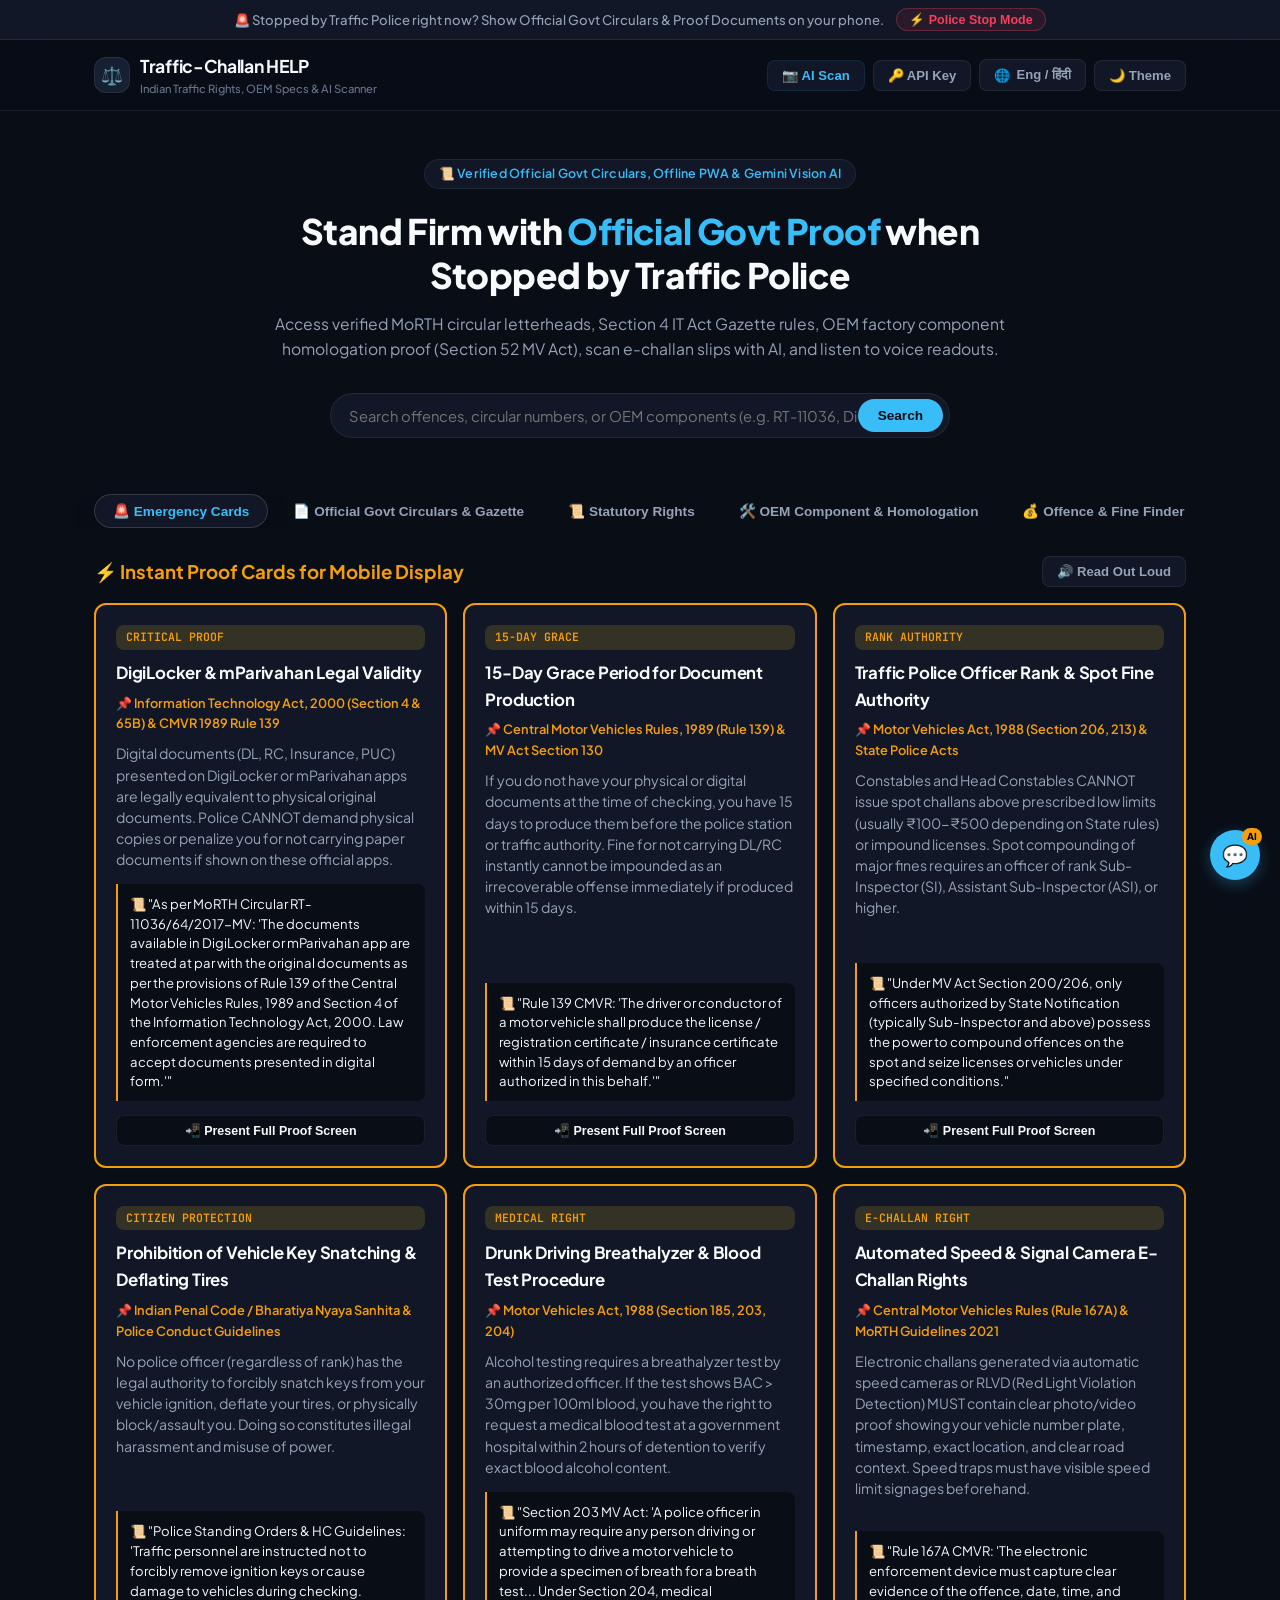
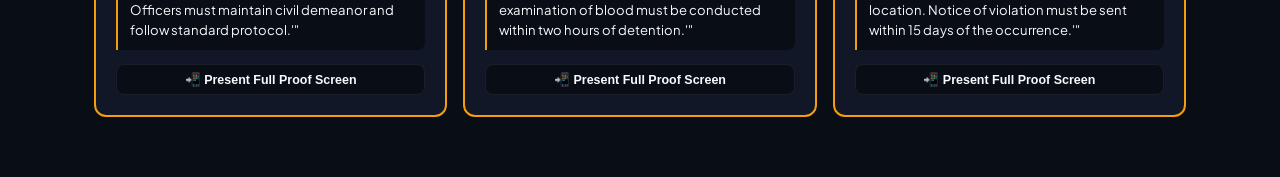
==== commit 63d8d65d: "Add Phase 2 features: Offline PWA engine, Gemini Vision AI Photo Scanner, and Multi-Lingual Audio Re" ====
--- a/index.html
+++ b/index.html
@@ -3,8 +3,9 @@
 <head>
   <meta charset="UTF-8">
   <meta name="viewport" content="width=device-width, initial-scale=1.0">
-  <title>Traffic-Challan HELP | Citizen Traffic Rights & Official Govt Proofs Portal</title>
-  <meta name="description" content="Know your rights during traffic police stops in India. Access official MoRTH circulars, DigiLocker validity proofs, OEM component homologation rules (Section 52 MV Act), AI Legal Chatbot, and e-challan dispute generator.">
+  <title>Traffic-Challan HELP | Citizen Traffic Rights, PWA & AI Scanner Portal</title>
+  <meta name="description" content="Know your rights during traffic police stops in India. Access official MoRTH circulars, DigiLocker validity proofs, OEM component homologation rules (Section 52 MV Act), AI Vision Scanner, Voice Readout, and e-challan dispute generator.">
+  <link rel="manifest" href="manifest.json">
   <link rel="stylesheet" href="css/styles.css">
 </head>
 <body>
@@ -22,10 +23,11 @@
         <div class="brand-logo">⚖️</div>
         <div class="brand-text">
           <h1>Traffic-Challan HELP</h1>
-          <p>Indian Traffic Rights, OEM Specs & Official Govt Circulars</p>
+          <p>Indian Traffic Rights, OEM Specs & AI Scanner</p>
         </div>
       </a>
       <div class="nav-actions">
+        <button class="btn-icon" id="btn-open-scanner" style="color: var(--accent-cyan); border-color: var(--accent-cyan-soft);" title="Scan E-Challan Slip or OEM Component">📷 AI Scan</button>
         <button class="btn-icon" id="btn-apikey-settings" title="Configure Gemini API Key">🔑 API Key</button>
         <button class="btn-icon" id="btn-lang-toggle" title="Switch Language">🌐 <span id="lang-label">Eng / हिंदी</span></button>
         <button class="btn-icon" id="btn-theme-toggle" title="Toggle Theme">🌙 Theme</button>
@@ -35,9 +37,9 @@
 
   <!-- Hero & Search Section -->
   <section class="hero">
-    <div class="hero-badge">📜 Verified Official Govt Circulars, Gazette Seals & MV Act 2019</div>
+    <div class="hero-badge">📜 Verified Official Govt Circulars, Offline PWA & Gemini Vision AI</div>
     <h2 id="hero-heading">Stand Firm with <span>Official Govt Proof</span> when Stopped by Traffic Police</h2>
-    <p id="hero-subtext">Access verified MoRTH circular letterheads, Section 4 IT Act Gazette rules, OEM factory component homologation proof (Section 52 MV Act), and ask our AI Chatbot for instant guidance.</p>
+    <p id="hero-subtext">Access verified MoRTH circular letterheads, Section 4 IT Act Gazette rules, OEM factory component homologation proof (Section 52 MV Act), scan e-challan slips with AI, and listen to voice readouts.</p>
 
     <!-- Global Search Bar -->
     <div class="search-container">
@@ -64,7 +66,10 @@
 
     <!-- Tab 1: Emergency Quick Cards -->
     <div class="tab-pane active" id="emergency-tab">
-      <h3 style="margin-bottom: 20px; color: var(--accent-gold);">⚡ Instant Proof Cards for Mobile Display</h3>
+      <div style="display: flex; justify-content: space-between; align-items: center; margin-bottom: 16px;">
+        <h3 style="color: var(--accent-gold);">⚡ Instant Proof Cards for Mobile Display</h3>
+        <button class="btn-icon btn-audio-speak" onclick="speakCurrentTab('emergency-tab')">🔊 Read Out Loud</button>
+      </div>
       <div class="cards-grid" id="emergency-cards-grid">
         <!-- Rendered dynamically via app.js -->
       </div>
@@ -72,7 +77,10 @@
 
     <!-- Tab 2: Official Govt Circulars & Gazette Documents -->
     <div class="tab-pane" id="docs-tab">
-      <h3 style="margin-bottom: 12px; color: var(--accent-cyan);">📄 Official Government Letterhead Circulars & Gazette Proofs</h3>
+      <div style="display: flex; justify-content: space-between; align-items: center; margin-bottom: 12px;">
+        <h3 style="color: var(--accent-cyan);">📄 Official Government Letterhead Circulars & Gazette Proofs</h3>
+        <button class="btn-icon btn-audio-speak" onclick="speakCurrentTab('docs-tab')">🔊 Read Out Loud</button>
+      </div>
       <p style="margin-bottom: 20px; color: var(--text-secondary);">When traffic police officers claim that digital information from internet searches is invalid, open these official Government of India Ministry letterheads and Gazette notifications carrying official file numbers and statutory authority.</p>
       
       <div class="cards-grid">
@@ -116,7 +124,10 @@
 
     <!-- Tab 3: Statutory Rights & MoRTH Circulars -->
     <div class="tab-pane" id="rights-tab">
-      <h3 style="margin-bottom: 20px; color: var(--accent-cyan);">📜 Essential Statutory Provisions & MoRTH Circulars</h3>
+      <div style="display: flex; justify-content: space-between; align-items: center; margin-bottom: 16px;">
+        <h3 style="color: var(--accent-cyan);">📜 Essential Statutory Provisions & MoRTH Circulars</h3>
+        <button class="btn-icon btn-audio-speak" onclick="speakCurrentTab('rights-tab')">🔊 Read Out Loud</button>
+      </div>
       <div class="cards-grid" id="rights-cards-grid">
         <!-- Rendered dynamically via app.js -->
       </div>
@@ -124,7 +135,10 @@
 
     <!-- Tab 4: OEM Vehicle Components & Homologation (Section 52 MV Act) -->
     <div class="tab-pane" id="oem-tab">
-      <h3 style="margin-bottom: 20px; color: var(--accent-gold);">🛠️ OEM Factory Vehicle Components & Section 52 MV Act Proof</h3>
+      <div style="display: flex; justify-content: space-between; align-items: center; margin-bottom: 16px;">
+        <h3 style="color: var(--accent-gold);">🛠️ OEM Factory Vehicle Components & Section 52 MV Act Proof</h3>
+        <button class="btn-icon btn-audio-speak" onclick="speakCurrentTab('oem-tab')">🔊 Read Out Loud</button>
+      </div>
       <p style="margin-bottom: 20px; color: var(--text-secondary);">Police often wrongfully claim factory silencers, OEM alloy wheels, DRLs, or leg guards are illegal alterations. Under Section 52 MV Act & CMVR Rule 126, factory-fitted parts are certified by ARAI/ICAT under Form 22 Homologation and are 100% legal.</p>
       <div class="cards-grid" id="oem-cards-grid">
         <!-- Rendered dynamically via app.js -->
@@ -218,6 +232,37 @@
 
   </main>
 
+  <!-- AI Vision OCR Scanner Modal -->
+  <div class="modal-overlay" id="scanner-modal">
+    <div class="modal-card" style="border-color: var(--accent-cyan); max-width: 620px;">
+      <div class="modal-header" style="border-color: var(--accent-cyan);">
+        <h3 style="color: var(--accent-cyan);">📷 AI Photo & E-Challan Slip Scanner</h3>
+        <button class="modal-close" id="scanner-modal-close">&times;</button>
+      </div>
+      <div class="modal-body">
+        <p style="margin-bottom: 14px; font-size: 0.88rem; color: var(--text-secondary);">Upload a photo of an <strong>E-Challan Notice Slip</strong> (to auto-extract details) or a <strong>Vehicle Component</strong> (silencer, alloy wheel, light) to verify ARAI Homologation.</p>
+        
+        <div class="form-group">
+          <label>Select Scan Mode</label>
+          <select id="scanner-mode">
+            <option value="challan">📄 E-Challan Slip OCR (Extract & Pre-fill Dispute)</option>
+            <option value="component">🛠️ Vehicle Part Photo Inspection (OEM Homologation Check)</option>
+          </select>
+        </div>
+
+        <div style="border: 2px dashed var(--border-highlight); padding: 30px 20px; text-align: center; border-radius: var(--radius-md); background: var(--bg-primary); margin-bottom: 16px;">
+          <input type="file" id="scanner-file-input" accept="image/*" style="display: none;">
+          <button class="btn-icon" onclick="document.getElementById('scanner-file-input').click()" style="margin: 0 auto; background: var(--accent-cyan); color: #090d16; font-weight: 700;">📁 Upload Photo / Take Snapshot</button>
+          <p id="scanner-file-name" style="margin-top: 10px; font-size: 0.8rem; color: var(--text-muted);">No image selected yet</p>
+        </div>
+
+        <div class="preview-text" id="scanner-result" style="height: 180px; display: none;">
+          Extracting text and analyzing with AI...
+        </div>
+      </div>
+    </div>
+  </div>
+
   <!-- High Contrast Presentation Modal for Police Display -->
   <div class="modal-overlay" id="proof-modal">
     <div class="modal-card">
@@ -239,7 +284,7 @@
         <button class="modal-close" id="apikey-modal-close">&times;</button>
       </div>
       <div class="modal-body">
-        <p style="margin-bottom: 12px;">Add your <strong>Google Gemini API Key</strong> to power live AI legal assistance, real-time dataset analysis, and custom query resolution.</p>
+        <p style="margin-bottom: 12px;">Add your <strong>Google Gemini API Key</strong> to power live AI legal assistance, Vision photo scanning, and custom query resolution.</p>
         <div class="form-group">
           <label for="input-gemini-key">Gemini API Key</label>
           <input type="password" id="input-gemini-key" placeholder="AIzaSy..." style="font-family: var(--font-mono);">
@@ -294,6 +339,8 @@
   <script src="js/oem-components-data.js"></script>
   <script src="js/dispute-generator.js"></script>
   <script src="js/chatbot.js"></script>
+  <script src="js/audio-speech.js"></script>
+  <script src="js/ocr-scanner.js"></script>
   <script src="js/app.js"></script>
 
 </body>
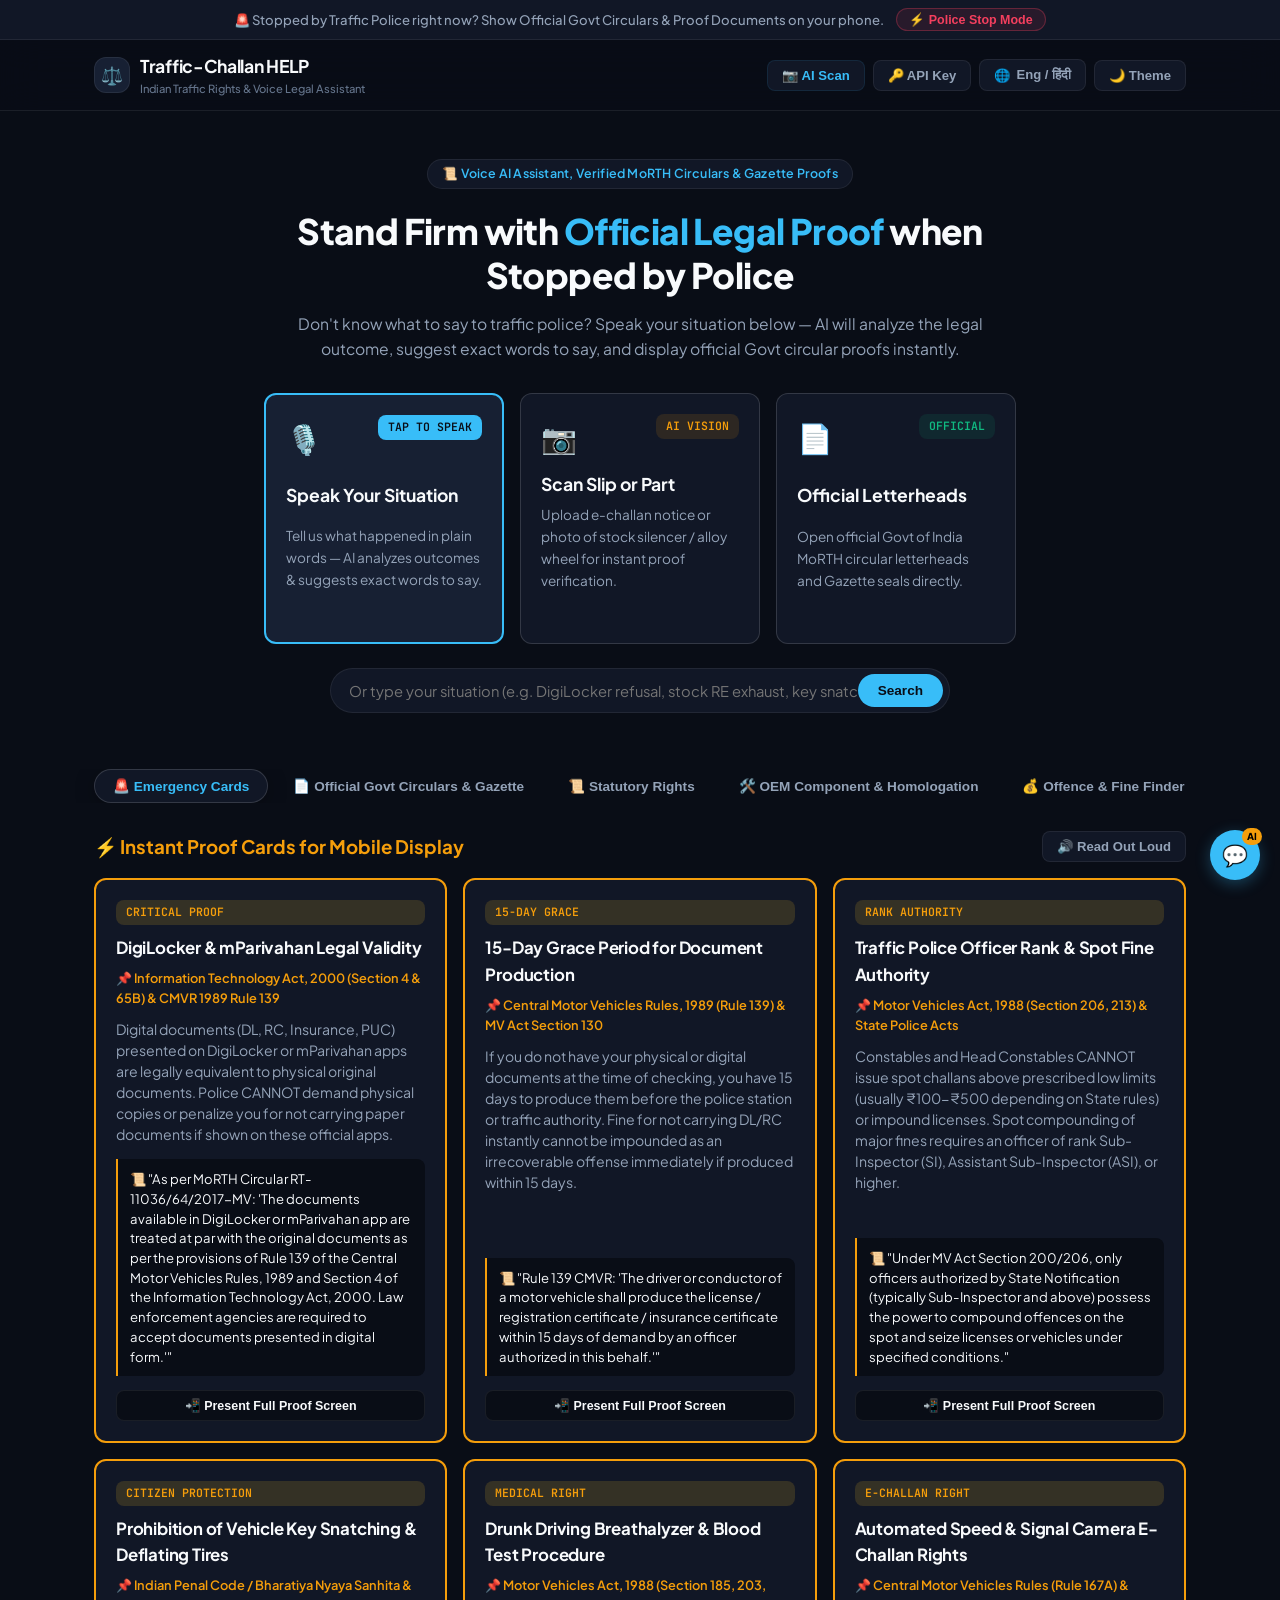
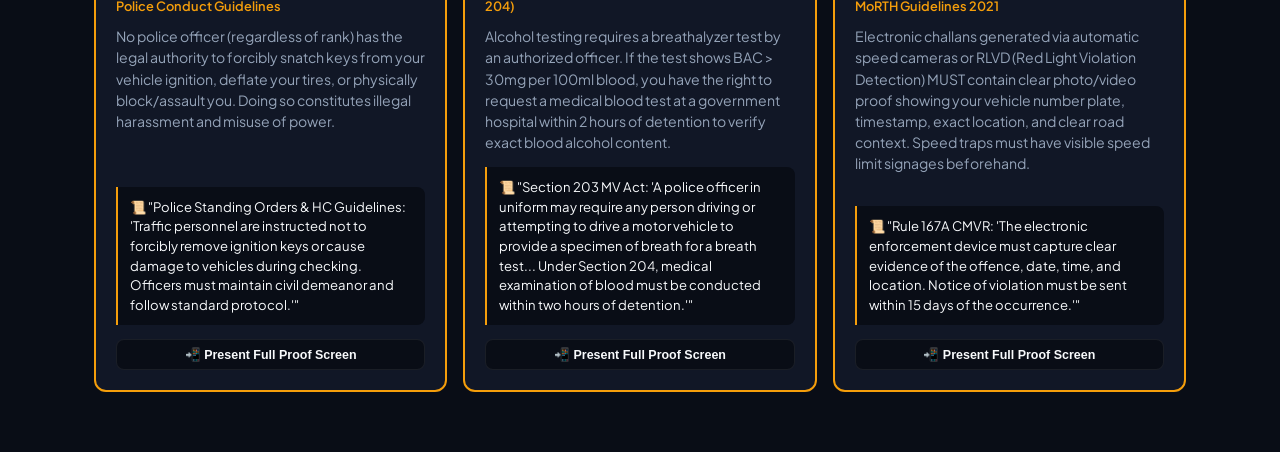
==== commit f2b85509: "Add Voice Assistant, Linguistic Legal Analyzer, and 3-Action Hero UI" ====
--- a/index.html
+++ b/index.html
@@ -3,8 +3,8 @@
 <head>
   <meta charset="UTF-8">
   <meta name="viewport" content="width=device-width, initial-scale=1.0">
-  <title>Traffic-Challan HELP | Citizen Traffic Rights, PWA & AI Scanner Portal</title>
-  <meta name="description" content="Know your rights during traffic police stops in India. Access official MoRTH circulars, DigiLocker validity proofs, OEM component homologation rules (Section 52 MV Act), AI Vision Scanner, Voice Readout, and e-challan dispute generator.">
+  <title>Traffic-Challan HELP | Citizen Traffic Rights, Voice AI & Official Proofs</title>
+  <meta name="description" content="Know your rights during traffic police stops in India. Speak your situation using Voice AI, access official MoRTH circulars, DigiLocker validity proofs, OEM component homologation rules (Section 52 MV Act), Vision Scanner, and e-challan dispute generator.">
   <link rel="manifest" href="manifest.json">
   <link rel="stylesheet" href="css/styles.css">
 </head>
@@ -23,7 +23,7 @@
         <div class="brand-logo">⚖️</div>
         <div class="brand-text">
           <h1>Traffic-Challan HELP</h1>
-          <p>Indian Traffic Rights, OEM Specs & AI Scanner</p>
+          <p>Indian Traffic Rights & Voice Legal Assistant</p>
         </div>
       </a>
       <div class="nav-actions">
@@ -35,16 +35,51 @@
     </div>
   </header>
 
-  <!-- Hero & Search Section -->
+  <!-- Action-First Hero Section -->
   <section class="hero">
-    <div class="hero-badge">📜 Verified Official Govt Circulars, Offline PWA & Gemini Vision AI</div>
-    <h2 id="hero-heading">Stand Firm with <span>Official Govt Proof</span> when Stopped by Traffic Police</h2>
-    <p id="hero-subtext">Access verified MoRTH circular letterheads, Section 4 IT Act Gazette rules, OEM factory component homologation proof (Section 52 MV Act), scan e-challan slips with AI, and listen to voice readouts.</p>
+    <div class="hero-badge">📜 Voice AI Assistant, Verified MoRTH Circulars & Gazette Proofs</div>
+    <h2 id="hero-heading">Stand Firm with <span>Official Legal Proof</span> when Stopped by Police</h2>
+    <p id="hero-subtext">Don't know what to say to traffic police? Speak your situation below — AI will analyze the legal outcome, suggest exact words to say, and display official Govt circular proofs instantly.</p>
+
+    <!-- 3 Primary Action Cards -->
+    <div style="display: grid; grid-template-columns: repeat(auto-fit, minmax(230px, 1fr)); gap: 16px; margin: 30px 0 24px; text-align: left;">
+      
+      <!-- Action 1: Speak Situation -->
+      <div class="legal-card" style="border: 2px solid var(--accent-cyan); background: var(--bg-surface-hover); cursor: pointer;" id="card-action-voice">
+        <div style="display: flex; align-items: center; justify-content: space-between; margin-bottom: 10px;">
+          <span style="font-size: 1.8rem;">🎙️</span>
+          <span class="card-badge" style="background: var(--accent-cyan); color: #090d16; margin: 0;">TAP TO SPEAK</span>
+        </div>
+        <h4 style="font-size: 1.1rem; color: var(--text-primary); margin-bottom: 6px;">Speak Your Situation</h4>
+        <p style="font-size: 0.85rem; color: var(--text-secondary);">Tell us what happened in plain words — AI analyzes outcomes & suggests exact words to say.</p>
+      </div>
+
+      <!-- Action 2: Scan Slip or Part -->
+      <div class="legal-card" style="border: 1px solid var(--border-highlight); cursor: pointer;" onclick="document.getElementById('btn-open-scanner').click()">
+        <div style="display: flex; align-items: center; justify-content: space-between; margin-bottom: 10px;">
+          <span style="font-size: 1.8rem;">📷</span>
+          <span class="card-badge" style="background: var(--accent-gold-soft); color: var(--accent-gold); margin: 0;">AI VISION</span>
+        </div>
+        <h4 style="font-size: 1.1rem; color: var(--text-primary); margin-bottom: 6px;">Scan Slip or Part</h4>
+        <p style="font-size: 0.85rem; color: var(--text-secondary);">Upload e-challan notice or photo of stock silencer / alloy wheel for instant proof verification.</p>
+      </div>
+
+      <!-- Action 3: Browse Official Docs -->
+      <div class="legal-card" style="border: 1px solid var(--border-highlight); cursor: pointer;" onclick="document.querySelector('[data-tab=\'docs-tab\']').click()">
+        <div style="display: flex; align-items: center; justify-content: space-between; margin-bottom: 10px;">
+          <span style="font-size: 1.8rem;">📄</span>
+          <span class="card-badge" style="background: var(--accent-emerald-soft); color: var(--accent-emerald); margin: 0;">OFFICIAL</span>
+        </div>
+        <h4 style="font-size: 1.1rem; color: var(--text-primary); margin-bottom: 6px;">Official Letterheads</h4>
+        <p style="font-size: 0.85rem; color: var(--text-secondary);">Open official Govt of India MoRTH circular letterheads and Gazette seals directly.</p>
+      </div>
+
+    </div>
 
     <!-- Global Search Bar -->
     <div class="search-container">
       <div class="search-input-wrapper">
-        <input type="text" id="global-search" placeholder="Search offences, circular numbers, or OEM components (e.g. RT-11036, DigiLocker, stock exhaust)...">
+        <input type="text" id="global-search" placeholder="Or type your situation (e.g. DigiLocker refusal, stock RE exhaust, key snatching)...">
         <button id="btn-search">Search</button>
       </div>
     </div>
@@ -232,6 +267,19 @@
 
   </main>
 
+  <!-- Voice Assistant Result Modal -->
+  <div class="modal-overlay" id="voice-modal">
+    <div class="modal-card" style="border-color: var(--accent-cyan); max-width: 620px;">
+      <div class="modal-header" style="border-color: var(--accent-cyan);">
+        <h3 style="color: var(--accent-cyan);" id="voice-modal-header-title">🎙️ Spoken Situation & Legal Outcome</h3>
+        <button class="modal-close" id="voice-modal-close">&times;</button>
+      </div>
+      <div class="modal-body" id="voice-modal-body">
+        <!-- Rendered dynamically via app.js -->
+      </div>
+    </div>
+  </div>
+
   <!-- AI Vision OCR Scanner Modal -->
   <div class="modal-overlay" id="scanner-modal">
     <div class="modal-card" style="border-color: var(--accent-cyan); max-width: 620px;">
@@ -341,6 +389,7 @@
   <script src="js/chatbot.js"></script>
   <script src="js/audio-speech.js"></script>
   <script src="js/ocr-scanner.js"></script>
+  <script src="js/voice-analyzer.js"></script>
   <script src="js/app.js"></script>
 
 </body>
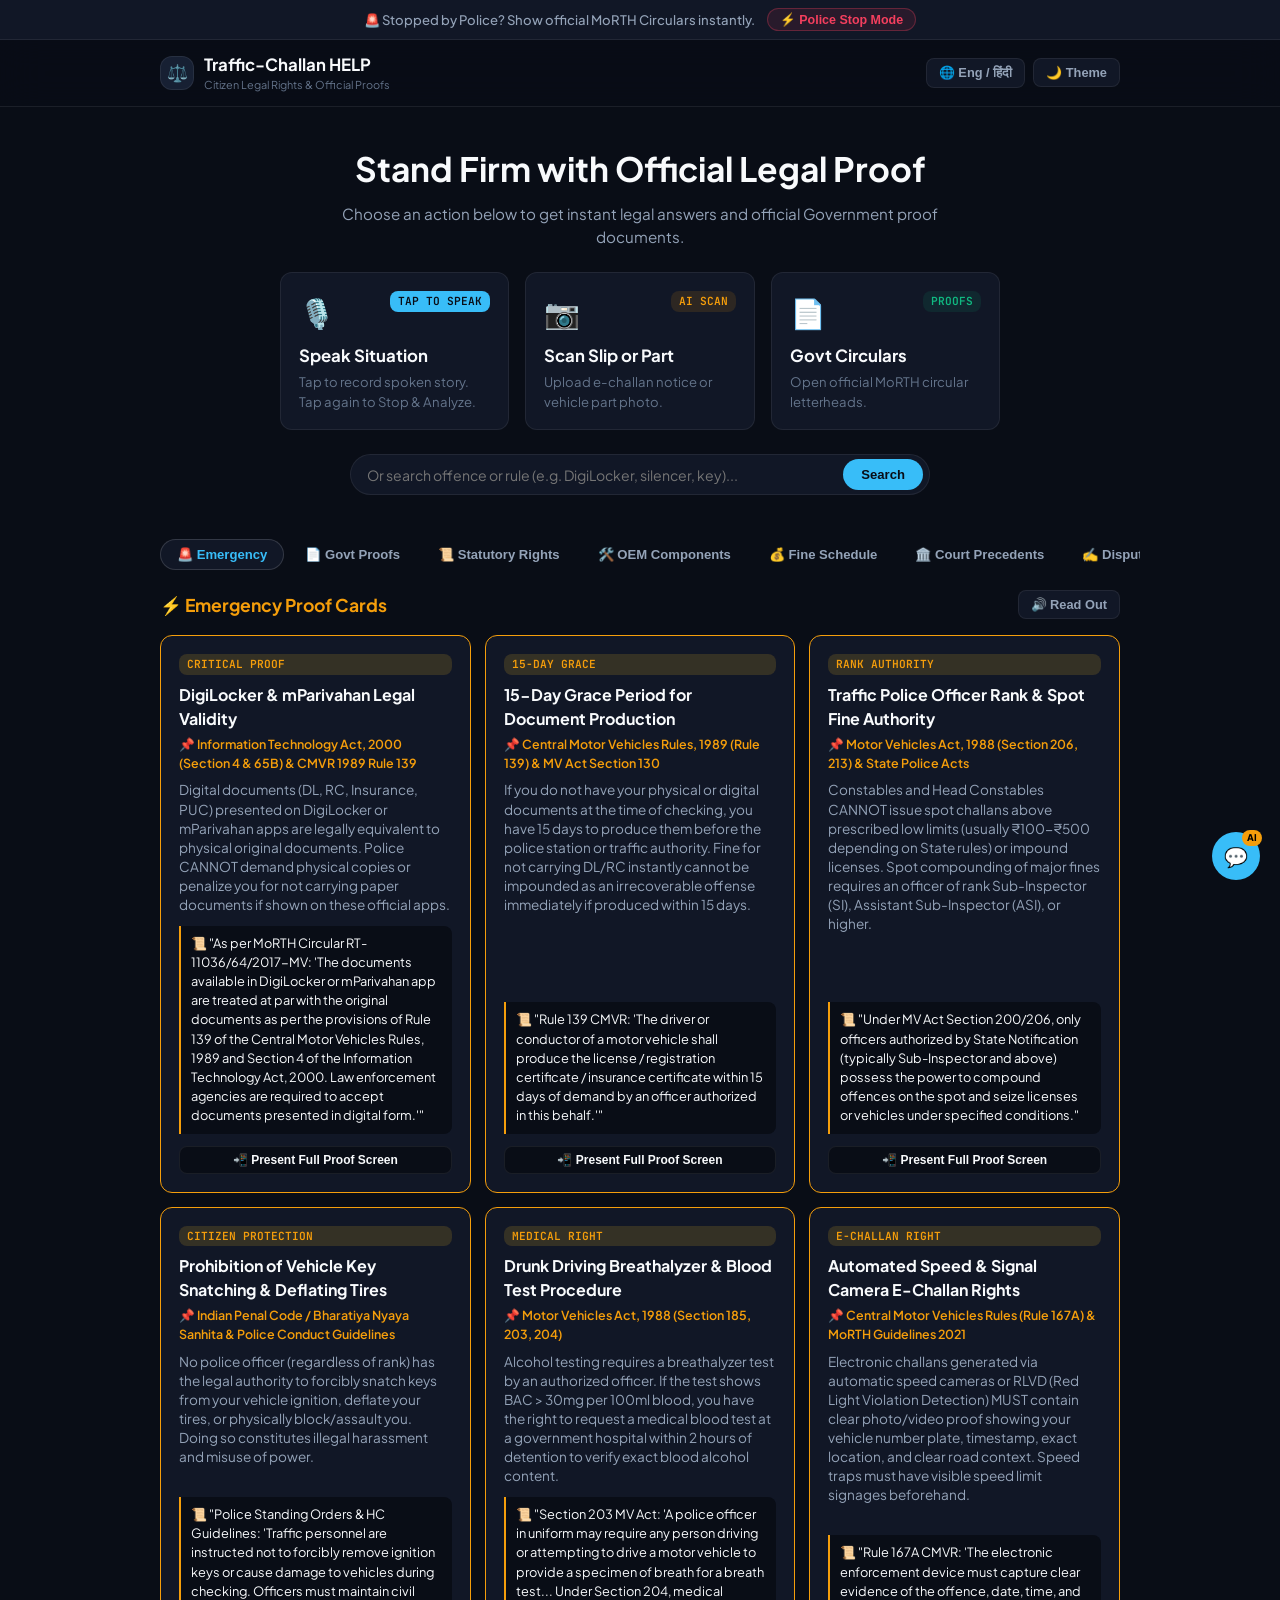
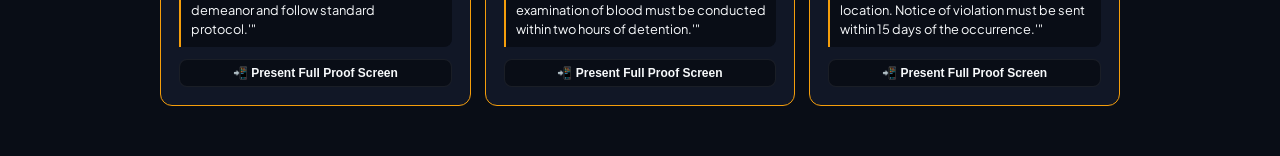
==== commit c67f168f: "Remove API key header clutter, add explicit Stop & Analyze voice toggle, and clean UI text" ====
--- a/index.html
+++ b/index.html
@@ -3,97 +3,94 @@
 <head>
   <meta charset="UTF-8">
   <meta name="viewport" content="width=device-width, initial-scale=1.0">
-  <title>Traffic-Challan HELP | Citizen Traffic Rights, Voice AI & Official Proofs</title>
-  <meta name="description" content="Know your rights during traffic police stops in India. Speak your situation using Voice AI, access official MoRTH circulars, DigiLocker validity proofs, OEM component homologation rules (Section 52 MV Act), Vision Scanner, and e-challan dispute generator.">
+  <title>Traffic-Challan HELP | Citizen Traffic Rights Portal</title>
+  <meta name="description" content="Citizen Traffic Rights Portal: Speak your situation, scan e-challan slips or vehicle parts, and present official Government of India circular proofs.">
   <link rel="manifest" href="manifest.json">
   <link rel="stylesheet" href="css/styles.css">
 </head>
 <body>
 
-  <!-- Top Emergency Quick Banner -->
+  <!-- Top Emergency Bar -->
   <div class="emergency-alert-bar">
-    <span>🚨 Stopped by Traffic Police right now? Show Official Govt Circulars & Proof Documents on your phone.</span>
+    <span>🚨 Stopped by Police? Show official MoRTH Circulars instantly.</span>
     <button id="btn-emergency-mode">⚡ Police Stop Mode</button>
   </div>
 
-  <!-- Main Navigation Header -->
+  <!-- Header Navbar (Clean & Uncluttered) -->
   <header>
     <div class="nav-container">
       <a href="#" class="brand">
         <div class="brand-logo">⚖️</div>
         <div class="brand-text">
           <h1>Traffic-Challan HELP</h1>
-          <p>Indian Traffic Rights & Voice Legal Assistant</p>
+          <p>Citizen Legal Rights & Official Proofs</p>
         </div>
       </a>
       <div class="nav-actions">
-        <button class="btn-icon" id="btn-open-scanner" style="color: var(--accent-cyan); border-color: var(--accent-cyan-soft);" title="Scan E-Challan Slip or OEM Component">📷 AI Scan</button>
-        <button class="btn-icon" id="btn-apikey-settings" title="Configure Gemini API Key">🔑 API Key</button>
         <button class="btn-icon" id="btn-lang-toggle" title="Switch Language">🌐 <span id="lang-label">Eng / हिंदी</span></button>
         <button class="btn-icon" id="btn-theme-toggle" title="Toggle Theme">🌙 Theme</button>
       </div>
     </div>
   </header>
 
-  <!-- Action-First Hero Section -->
+  <!-- Clean Action-First Hero -->
   <section class="hero">
-    <div class="hero-badge">📜 Voice AI Assistant, Verified MoRTH Circulars & Gazette Proofs</div>
-    <h2 id="hero-heading">Stand Firm with <span>Official Legal Proof</span> when Stopped by Police</h2>
-    <p id="hero-subtext">Don't know what to say to traffic police? Speak your situation below — AI will analyze the legal outcome, suggest exact words to say, and display official Govt circular proofs instantly.</p>
-
-    <!-- 3 Primary Action Cards -->
-    <div style="display: grid; grid-template-columns: repeat(auto-fit, minmax(230px, 1fr)); gap: 16px; margin: 30px 0 24px; text-align: left;">
+    <h2 id="hero-heading" style="font-size: 2.1rem; margin-bottom: 10px;">Stand Firm with <span>Official Legal Proof</span></h2>
+    <p id="hero-subtext" style="font-size: 0.95rem; color: var(--text-secondary); max-width: 600px; margin: 0 auto 24px;">Choose an action below to get instant legal answers and official Government proof documents.</p>
+
+    <!-- 3 Clean Action Cards -->
+    <div style="display: grid; grid-template-columns: repeat(auto-fit, minmax(220px, 1fr)); gap: 16px; margin-bottom: 24px; text-align: left;">
       
-      <!-- Action 1: Speak Situation -->
-      <div class="legal-card" style="border: 2px solid var(--accent-cyan); background: var(--bg-surface-hover); cursor: pointer;" id="card-action-voice">
-        <div style="display: flex; align-items: center; justify-content: space-between; margin-bottom: 10px;">
-          <span style="font-size: 1.8rem;">🎙️</span>
-          <span class="card-badge" style="background: var(--accent-cyan); color: #090d16; margin: 0;">TAP TO SPEAK</span>
-        </div>
-        <h4 style="font-size: 1.1rem; color: var(--text-primary); margin-bottom: 6px;">Speak Your Situation</h4>
-        <p style="font-size: 0.85rem; color: var(--text-secondary);">Tell us what happened in plain words — AI analyzes outcomes & suggests exact words to say.</p>
-      </div>
-
-      <!-- Action 2: Scan Slip or Part -->
-      <div class="legal-card" style="border: 1px solid var(--border-highlight); cursor: pointer;" onclick="document.getElementById('btn-open-scanner').click()">
-        <div style="display: flex; align-items: center; justify-content: space-between; margin-bottom: 10px;">
+      <!-- Action 1: Voice Record & Stop -->
+      <div class="action-card" id="card-action-voice">
+        <div style="display: flex; align-items: center; justify-content: space-between; margin-bottom: 8px;">
+          <span style="font-size: 1.8rem;" id="voice-card-icon">🎙️</span>
+          <span class="card-badge" id="voice-card-badge" style="background: var(--accent-cyan); color: #090d16; margin: 0;">TAP TO SPEAK</span>
+        </div>
+        <h4 style="font-size: 1.05rem; color: var(--text-primary); margin-bottom: 4px;" id="voice-card-title">Speak Situation</h4>
+        <p style="font-size: 0.82rem; color: var(--text-muted);" id="voice-card-desc">Tap to record spoken story. Tap again to Stop & Analyze.</p>
+      </div>
+
+      <!-- Action 2: Scan Photo -->
+      <div class="action-card" id="card-action-scan">
+        <div style="display: flex; align-items: center; justify-content: space-between; margin-bottom: 8px;">
           <span style="font-size: 1.8rem;">📷</span>
-          <span class="card-badge" style="background: var(--accent-gold-soft); color: var(--accent-gold); margin: 0;">AI VISION</span>
-        </div>
-        <h4 style="font-size: 1.1rem; color: var(--text-primary); margin-bottom: 6px;">Scan Slip or Part</h4>
-        <p style="font-size: 0.85rem; color: var(--text-secondary);">Upload e-challan notice or photo of stock silencer / alloy wheel for instant proof verification.</p>
-      </div>
-
-      <!-- Action 3: Browse Official Docs -->
-      <div class="legal-card" style="border: 1px solid var(--border-highlight); cursor: pointer;" onclick="document.querySelector('[data-tab=\'docs-tab\']').click()">
-        <div style="display: flex; align-items: center; justify-content: space-between; margin-bottom: 10px;">
+          <span class="card-badge" style="background: var(--accent-gold-soft); color: var(--accent-gold); margin: 0;">AI SCAN</span>
+        </div>
+        <h4 style="font-size: 1.05rem; color: var(--text-primary); margin-bottom: 4px;">Scan Slip or Part</h4>
+        <p style="font-size: 0.82rem; color: var(--text-muted);">Upload e-challan notice or vehicle part photo.</p>
+      </div>
+
+      <!-- Action 3: Official Proofs -->
+      <div class="action-card" onclick="document.querySelector('[data-tab=\'docs-tab\']').click()">
+        <div style="display: flex; align-items: center; justify-content: space-between; margin-bottom: 8px;">
           <span style="font-size: 1.8rem;">📄</span>
-          <span class="card-badge" style="background: var(--accent-emerald-soft); color: var(--accent-emerald); margin: 0;">OFFICIAL</span>
-        </div>
-        <h4 style="font-size: 1.1rem; color: var(--text-primary); margin-bottom: 6px;">Official Letterheads</h4>
-        <p style="font-size: 0.85rem; color: var(--text-secondary);">Open official Govt of India MoRTH circular letterheads and Gazette seals directly.</p>
-      </div>
-
-    </div>
-
-    <!-- Global Search Bar -->
+          <span class="card-badge" style="background: var(--accent-emerald-soft); color: var(--accent-emerald); margin: 0;">PROOFS</span>
+        </div>
+        <h4 style="font-size: 1.05rem; color: var(--text-primary); margin-bottom: 4px;">Govt Circulars</h4>
+        <p style="font-size: 0.82rem; color: var(--text-muted);">Open official MoRTH circular letterheads.</p>
+      </div>
+
+    </div>
+
+    <!-- Minimal Search Bar -->
     <div class="search-container">
       <div class="search-input-wrapper">
-        <input type="text" id="global-search" placeholder="Or type your situation (e.g. DigiLocker refusal, stock RE exhaust, key snatching)...">
+        <input type="text" id="global-search" placeholder="Or search offence or rule (e.g. DigiLocker, silencer, key)...">
         <button id="btn-search">Search</button>
       </div>
     </div>
   </section>
 
-  <!-- Section Navigation Tabs -->
+  <!-- Clean Tabs Navigation -->
   <div class="tabs-navigation">
-    <button class="tab-btn active" data-tab="emergency-tab">🚨 Emergency Cards</button>
-    <button class="tab-btn" data-tab="docs-tab">📄 Official Govt Circulars & Gazette</button>
+    <button class="tab-btn active" data-tab="emergency-tab">🚨 Emergency</button>
+    <button class="tab-btn" data-tab="docs-tab">📄 Govt Proofs</button>
     <button class="tab-btn" data-tab="rights-tab">📜 Statutory Rights</button>
-    <button class="tab-btn" data-tab="oem-tab">🛠️ OEM Component & Homologation</button>
-    <button class="tab-btn" data-tab="fines-tab">💰 Offence & Fine Finder</button>
+    <button class="tab-btn" data-tab="oem-tab">🛠️ OEM Components</button>
+    <button class="tab-btn" data-tab="fines-tab">💰 Fine Schedule</button>
     <button class="tab-btn" data-tab="judgements-tab">🏛️ Court Precedents</button>
-    <button class="tab-btn" data-tab="dispute-tab">✍️ Dispute Letter Generator</button>
+    <button class="tab-btn" data-tab="dispute-tab">✍️ Dispute Generator</button>
   </div>
 
   <!-- Main Content Area -->
@@ -102,100 +99,95 @@
     <!-- Tab 1: Emergency Quick Cards -->
     <div class="tab-pane active" id="emergency-tab">
       <div style="display: flex; justify-content: space-between; align-items: center; margin-bottom: 16px;">
-        <h3 style="color: var(--accent-gold);">⚡ Instant Proof Cards for Mobile Display</h3>
-        <button class="btn-icon btn-audio-speak" onclick="speakCurrentTab('emergency-tab')">🔊 Read Out Loud</button>
+        <h3 style="color: var(--accent-gold); font-size: 1.1rem;">⚡ Emergency Proof Cards</h3>
+        <button class="btn-icon btn-audio-speak" onclick="speakCurrentTab('emergency-tab')">🔊 Read Out</button>
       </div>
       <div class="cards-grid" id="emergency-cards-grid">
-        <!-- Rendered dynamically via app.js -->
+        <!-- Rendered dynamically -->
       </div>
     </div>
 
     <!-- Tab 2: Official Govt Circulars & Gazette Documents -->
     <div class="tab-pane" id="docs-tab">
-      <div style="display: flex; justify-content: space-between; align-items: center; margin-bottom: 12px;">
-        <h3 style="color: var(--accent-cyan);">📄 Official Government Letterhead Circulars & Gazette Proofs</h3>
-        <button class="btn-icon btn-audio-speak" onclick="speakCurrentTab('docs-tab')">🔊 Read Out Loud</button>
-      </div>
-      <p style="margin-bottom: 20px; color: var(--text-secondary);">When traffic police officers claim that digital information from internet searches is invalid, open these official Government of India Ministry letterheads and Gazette notifications carrying official file numbers and statutory authority.</p>
+      <div style="display: flex; justify-content: space-between; align-items: center; margin-bottom: 14px;">
+        <h3 style="color: var(--accent-cyan); font-size: 1.1rem;">📄 Official Government Letterhead Proofs</h3>
+        <button class="btn-icon btn-audio-speak" onclick="speakCurrentTab('docs-tab')">🔊 Read Out</button>
+      </div>
       
       <div class="cards-grid">
-        <div class="legal-card" style="border-left: 4px solid var(--accent-cyan);">
+        <div class="legal-card" style="border-left: 3px solid var(--accent-cyan);">
           <div>
             <div class="card-badge">Ref: RT-11036/64/2017-MV</div>
             <h4 class="card-title">MoRTH Official Circular on DigiLocker / mParivahan</h4>
-            <div class="card-act">Ministry of Road Transport & Highways, Govt of India</div>
-            <p class="card-summary">Official government circular mandating that enforcement officers MUST accept Driving License, RC, Insurance, and PUC in electronic format on DigiLocker or mParivahan as equivalent to original physical documents under Section 4 IT Act.</p>
+            <p class="card-summary">Official MoRTH circular mandating that digital DL, RC, Insurance, and PUC in DigiLocker/mParivahan are treated at par with physical originals under Section 4 IT Act.</p>
           </div>
           <div class="card-actions">
             <a href="docs/MoRTH_Circular_RT11036_64_2017_MV.html" target="_blank" class="btn-secondary" style="text-decoration: none;">📄 Open Official Letterhead Proof</a>
           </div>
         </div>
 
-        <div class="legal-card" style="border-left: 4px solid var(--accent-gold);">
+        <div class="legal-card" style="border-left: 3px solid var(--accent-gold);">
           <div>
             <div class="card-badge">Section 52 & Rule 126 CMVR</div>
             <h4 class="card-title">ARAI Homologation & Section 52 Proviso Document</h4>
-            <div class="card-act">Motor Vehicles Act 1988 Proviso & Form 22 Certification</div>
-            <p class="card-summary">Official statutory provision proving that factory-fitted OEM components (silencers, alloy wheels, DRLs, crash guards) certified under ARAI/ICAT Type Approval are exempt from alteration penalties under Section 52 MV Act.</p>
+            <p class="card-summary">Statutory provision proving that factory-fitted OEM components (silencers, alloys, DRLs) certified by ARAI/ICAT under Form 22 are exempt from alteration penalties.</p>
           </div>
           <div class="card-actions">
-            <a href="docs/Section_52_ARAI_Homologation_Proof.html" target="_blank" class="btn-secondary" style="text-decoration: none;">📄 Open Statutory Provision Document</a>
-          </div>
-        </div>
-
-        <div class="legal-card" style="border-left: 4px solid var(--accent-emerald);">
+            <a href="docs/Section_52_ARAI_Homologation_Proof.html" target="_blank" class="btn-secondary" style="text-decoration: none;">📄 Open Statutory Document</a>
+          </div>
+        </div>
+
+        <div class="legal-card" style="border-left: 3px solid var(--accent-emerald);">
           <div>
             <div class="card-badge">Index & Metadata</div>
-            <h4 class="card-title">Complete Government Circulars & Gazette Index</h4>
-            <div class="card-act">Stored on GitHub Repository (docs/ folder)</div>
-            <p class="card-summary">Full index of official file reference numbers, dates of issue, issuing authorities, and statutory rules stored permanently in the GitHub project repository.</p>
+            <h4 class="card-title">Complete Government Gazette Index</h4>
+            <p class="card-summary">Full index of official file reference numbers, dates of issue, issuing authorities, and statutory rules.</p>
           </div>
           <div class="card-actions">
-            <a href="docs/OFFICIAL_GOVT_CIRCULARS_INDEX.md" target="_blank" class="btn-secondary" style="text-decoration: none;">📄 View Full Circulars Index</a>
-          </div>
-        </div>
-      </div>
-    </div>
-
-    <!-- Tab 3: Statutory Rights & MoRTH Circulars -->
+            <a href="docs/OFFICIAL_GOVT_CIRCULARS_INDEX.md" target="_blank" class="btn-secondary" style="text-decoration: none;">📄 View Gazette Index</a>
+          </div>
+        </div>
+      </div>
+    </div>
+
+    <!-- Tab 3: Statutory Rights -->
     <div class="tab-pane" id="rights-tab">
       <div style="display: flex; justify-content: space-between; align-items: center; margin-bottom: 16px;">
-        <h3 style="color: var(--accent-cyan);">📜 Essential Statutory Provisions & MoRTH Circulars</h3>
-        <button class="btn-icon btn-audio-speak" onclick="speakCurrentTab('rights-tab')">🔊 Read Out Loud</button>
+        <h3 style="color: var(--accent-cyan); font-size: 1.1rem;">📜 Essential Statutory Provisions</h3>
+        <button class="btn-icon btn-audio-speak" onclick="speakCurrentTab('rights-tab')">🔊 Read Out</button>
       </div>
       <div class="cards-grid" id="rights-cards-grid">
-        <!-- Rendered dynamically via app.js -->
-      </div>
-    </div>
-
-    <!-- Tab 4: OEM Vehicle Components & Homologation (Section 52 MV Act) -->
+        <!-- Rendered dynamically -->
+      </div>
+    </div>
+
+    <!-- Tab 4: OEM Vehicle Components -->
     <div class="tab-pane" id="oem-tab">
       <div style="display: flex; justify-content: space-between; align-items: center; margin-bottom: 16px;">
-        <h3 style="color: var(--accent-gold);">🛠️ OEM Factory Vehicle Components & Section 52 MV Act Proof</h3>
-        <button class="btn-icon btn-audio-speak" onclick="speakCurrentTab('oem-tab')">🔊 Read Out Loud</button>
-      </div>
-      <p style="margin-bottom: 20px; color: var(--text-secondary);">Police often wrongfully claim factory silencers, OEM alloy wheels, DRLs, or leg guards are illegal alterations. Under Section 52 MV Act & CMVR Rule 126, factory-fitted parts are certified by ARAI/ICAT under Form 22 Homologation and are 100% legal.</p>
+        <h3 style="color: var(--accent-gold); font-size: 1.1rem;">🛠️ OEM Component Homologation Proofs</h3>
+        <button class="btn-icon btn-audio-speak" onclick="speakCurrentTab('oem-tab')">🔊 Read Out</button>
+      </div>
       <div class="cards-grid" id="oem-cards-grid">
-        <!-- Rendered dynamically via app.js -->
-      </div>
-    </div>
-
-    <!-- Tab 5: Offence & Fine Finder -->
+        <!-- Rendered dynamically -->
+      </div>
+    </div>
+
+    <!-- Tab 5: Fine Schedule -->
     <div class="tab-pane" id="fines-tab">
-      <h3 style="margin-bottom: 20px; color: var(--accent-gold);">💰 Motor Vehicles Act Fine & Compounding Schedule</h3>
+      <h3 style="margin-bottom: 16px; color: var(--accent-gold); font-size: 1.1rem;">💰 Motor Vehicles Act Fine Schedule</h3>
       <div class="table-container">
         <table>
           <thead>
             <tr>
-              <th>Offence & Description</th>
+              <th>Offence</th>
               <th>MV Act Section</th>
-              <th>Standard Fine / Penalty</th>
-              <th>Authorized Officer Rank</th>
-              <th>Legal Defense / Exception</th>
+              <th>Standard Fine</th>
+              <th>Authorized Officer</th>
+              <th>Legal Defense</th>
             </tr>
           </thead>
           <tbody id="fines-table-body">
-            <!-- Rendered dynamically via app.js -->
+            <!-- Rendered dynamically -->
           </tbody>
         </table>
       </div>
@@ -203,64 +195,55 @@
 
     <!-- Tab 6: Court Precedents -->
     <div class="tab-pane" id="judgements-tab">
-      <h3 style="margin-bottom: 20px; color: var(--accent-emerald);">🏛️ High Court & Police Conduct Precedents</h3>
+      <h3 style="margin-bottom: 16px; color: var(--accent-emerald); font-size: 1.1rem;">🏛️ High Court Precedents</h3>
       <div class="cards-grid" id="judgements-cards-grid">
-        <!-- Rendered dynamically via app.js -->
-      </div>
-    </div>
-
-    <!-- Tab 7: E-Challan Dispute Generator -->
+        <!-- Rendered dynamically -->
+      </div>
+    </div>
+
+    <!-- Tab 7: Dispute Generator -->
     <div class="tab-pane" id="dispute-tab">
-      <h3 style="margin-bottom: 20px; color: var(--accent-rose);">✍️ Generate E-Challan / Police Misconduct Dispute Letter</h3>
+      <h3 style="margin-bottom: 16px; color: var(--accent-rose); font-size: 1.1rem;">✍️ E-Challan Dispute Generator</h3>
       <div class="generator-container">
         <div class="form-box">
-          <h4 style="margin-bottom: 16px; color: var(--accent-cyan);">Enter Dispute Details</h4>
-          <div class="form-group">
-            <label for="applicantName">Full Name of Vehicle Owner/Driver</label>
+          <h4 style="margin-bottom: 14px; color: var(--accent-cyan); font-size: 0.95rem;">Enter Dispute Details</h4>
+          <div class="form-group">
+            <label for="applicantName">Full Name</label>
             <input type="text" id="applicantName" placeholder="e.g. Ramesh Kumar">
           </div>
           <div class="form-group">
-            <label for="vehicleNo">Vehicle Registration Number</label>
+            <label for="vehicleNo">Vehicle Number</label>
             <input type="text" id="vehicleNo" placeholder="e.g. DL-01-AB-1234">
           </div>
           <div class="form-group">
-            <label for="challanNo">E-Challan Number (if applicable)</label>
+            <label for="challanNo">E-Challan Number</label>
             <input type="text" id="challanNo" placeholder="e.g. DL1234567890">
           </div>
           <div class="form-group">
-            <label for="challanDate">Date of Offence / Challan</label>
+            <label for="challanDate">Date of Offence</label>
             <input type="date" id="challanDate">
           </div>
           <div class="form-group">
-            <label for="city">City / Traffic Police Jurisdiction</label>
-            <input type="text" id="city" placeholder="e.g. New Delhi / Bengaluru / Mumbai">
+            <label for="city">City / Jurisdiction</label>
+            <input type="text" id="city" placeholder="e.g. New Delhi">
           </div>
           <div class="form-group">
             <label for="disputeReason">Reason for Dispute</label>
             <select id="disputeReason">
-              <option value="digilocker_refusal">DigiLocker / mParivahan Document Refused by Police</option>
-              <option value="no_photo_proof">E-Challan lacks photo/video proof of violation</option>
-              <option value="no_speed_signage">Speed trap camera without visible speed limit signage</option>
-              <option value="unauthorized_constable">Spot fine levied by unauthorized constable</option>
-              <option value="incorrect_vehicle">Wrong vehicle number captured by camera</option>
+              <option value="digilocker_refusal">DigiLocker / mParivahan Refused</option>
+              <option value="no_photo_proof">No photo/video proof attached</option>
+              <option value="no_speed_signage">No visible speed limit signage</option>
+              <option value="unauthorized_constable">Levied by unauthorized constable</option>
             </select>
           </div>
-          <div class="form-group">
-            <label for="applicantPhone">Phone Number</label>
-            <input type="text" id="applicantPhone" placeholder="e.g. 9876543210">
-          </div>
-          <div class="form-group">
-            <label for="applicantEmail">Email Address</label>
-            <input type="email" id="applicantEmail" placeholder="e.g. name@example.com">
-          </div>
         </div>
 
         <div class="preview-box">
-          <div style="display: flex; justify-content: space-between; align-items: center; margin-bottom: 14px;">
-            <h4 style="color: var(--accent-gold);">Generated Representation Notice</h4>
+          <div style="display: flex; justify-content: space-between; align-items: center; margin-bottom: 12px;">
+            <h4 style="color: var(--accent-gold); font-size: 0.95rem;">Generated Notice</h4>
             <button class="btn-icon" id="btn-copy-dispute">📋 Copy Text</button>
           </div>
-          <pre class="preview-text" id="dispute-preview-text">Fill in the form to generate official dispute letter representation...</pre>
+          <pre class="preview-text" id="dispute-preview-text">Fill in details to generate representation notice...</pre>
         </div>
       </div>
     </div>
@@ -269,49 +252,47 @@
 
   <!-- Voice Assistant Result Modal -->
   <div class="modal-overlay" id="voice-modal">
-    <div class="modal-card" style="border-color: var(--accent-cyan); max-width: 620px;">
+    <div class="modal-card" style="border-color: var(--accent-cyan); max-width: 580px;">
       <div class="modal-header" style="border-color: var(--accent-cyan);">
-        <h3 style="color: var(--accent-cyan);" id="voice-modal-header-title">🎙️ Spoken Situation & Legal Outcome</h3>
+        <h3 style="color: var(--accent-cyan);">🎙️ Voice Legal Analysis</h3>
         <button class="modal-close" id="voice-modal-close">&times;</button>
       </div>
       <div class="modal-body" id="voice-modal-body">
-        <!-- Rendered dynamically via app.js -->
+        <!-- Rendered dynamically -->
       </div>
     </div>
   </div>
 
   <!-- AI Vision OCR Scanner Modal -->
   <div class="modal-overlay" id="scanner-modal">
-    <div class="modal-card" style="border-color: var(--accent-cyan); max-width: 620px;">
+    <div class="modal-card" style="border-color: var(--accent-cyan); max-width: 580px;">
       <div class="modal-header" style="border-color: var(--accent-cyan);">
-        <h3 style="color: var(--accent-cyan);">📷 AI Photo & E-Challan Slip Scanner</h3>
+        <h3 style="color: var(--accent-cyan);">📷 AI Photo & E-Challan Scanner</h3>
         <button class="modal-close" id="scanner-modal-close">&times;</button>
       </div>
       <div class="modal-body">
-        <p style="margin-bottom: 14px; font-size: 0.88rem; color: var(--text-secondary);">Upload a photo of an <strong>E-Challan Notice Slip</strong> (to auto-extract details) or a <strong>Vehicle Component</strong> (silencer, alloy wheel, light) to verify ARAI Homologation.</p>
-        
         <div class="form-group">
           <label>Select Scan Mode</label>
           <select id="scanner-mode">
             <option value="challan">📄 E-Challan Slip OCR (Extract & Pre-fill Dispute)</option>
-            <option value="component">🛠️ Vehicle Part Photo Inspection (OEM Homologation Check)</option>
+            <option value="component">🛠️ Vehicle Part Inspection (OEM Check)</option>
           </select>
         </div>
 
-        <div style="border: 2px dashed var(--border-highlight); padding: 30px 20px; text-align: center; border-radius: var(--radius-md); background: var(--bg-primary); margin-bottom: 16px;">
+        <div style="border: 2px dashed var(--border-highlight); padding: 24px 16px; text-align: center; border-radius: var(--radius-md); background: var(--bg-primary); margin-bottom: 14px;">
           <input type="file" id="scanner-file-input" accept="image/*" style="display: none;">
-          <button class="btn-icon" onclick="document.getElementById('scanner-file-input').click()" style="margin: 0 auto; background: var(--accent-cyan); color: #090d16; font-weight: 700;">📁 Upload Photo / Take Snapshot</button>
-          <p id="scanner-file-name" style="margin-top: 10px; font-size: 0.8rem; color: var(--text-muted);">No image selected yet</p>
-        </div>
-
-        <div class="preview-text" id="scanner-result" style="height: 180px; display: none;">
-          Extracting text and analyzing with AI...
-        </div>
-      </div>
-    </div>
-  </div>
-
-  <!-- High Contrast Presentation Modal for Police Display -->
+          <button class="btn-icon" onclick="document.getElementById('scanner-file-input').click()" style="margin: 0 auto; background: var(--accent-cyan); color: #090d16; font-weight: 700;">📁 Upload / Take Photo</button>
+          <p id="scanner-file-name" style="margin-top: 8px; font-size: 0.78rem; color: var(--text-muted);">No image selected yet</p>
+        </div>
+
+        <div class="preview-text" id="scanner-result" style="height: 160px; display: none;">
+          Extracting text and analyzing...
+        </div>
+      </div>
+    </div>
+  </div>
+
+  <!-- High Contrast Presentation Modal -->
   <div class="modal-overlay" id="proof-modal">
     <div class="modal-card">
       <div class="modal-header">
@@ -324,28 +305,6 @@
     </div>
   </div>
 
-  <!-- Gemini API Key Settings Modal -->
-  <div class="modal-overlay" id="apikey-modal">
-    <div class="modal-card" style="border-color: var(--accent-cyan);">
-      <div class="modal-header" style="border-color: var(--accent-cyan);">
-        <h3 style="color: var(--accent-cyan);">🔑 Gemini API Key Settings</h3>
-        <button class="modal-close" id="apikey-modal-close">&times;</button>
-      </div>
-      <div class="modal-body">
-        <p style="margin-bottom: 12px;">Add your <strong>Google Gemini API Key</strong> to power live AI legal assistance, Vision photo scanning, and custom query resolution.</p>
-        <div class="form-group">
-          <label for="input-gemini-key">Gemini API Key</label>
-          <input type="password" id="input-gemini-key" placeholder="AIzaSy..." style="font-family: var(--font-mono);">
-        </div>
-        <div style="display: flex; gap: 10px; margin-top: 16px;">
-          <button class="btn-icon" id="btn-save-key" style="background: var(--accent-cyan); color: #000; font-weight: 700; flex: 1;">Save API Key</button>
-          <button class="btn-icon" id="btn-clear-key" style="border-color: var(--accent-rose); color: var(--accent-rose);">Clear Key</button>
-        </div>
-        <p style="font-size: 0.8rem; color: var(--text-muted); margin-top: 12px;">* Your API key is stored strictly locally in your browser's LocalStorage and is never uploaded anywhere else.</p>
-      </div>
-    </div>
-  </div>
-
   <!-- Floating AI Chatbot Button & Widget -->
   <div class="chatbot-trigger" id="chatbot-trigger" title="Open AI Traffic Legal Assistant">
     💬 <span class="chatbot-badge">AI</span>
@@ -354,10 +313,10 @@
   <div class="chatbot-window" id="chatbot-window">
     <div class="chatbot-header">
       <div style="display: flex; align-items: center; gap: 8px;">
-        <span style="font-size: 1.2rem;">🤖</span>
+        <span style="font-size: 1.1rem;">🤖</span>
         <div>
-          <h4 style="font-size: 0.95rem; font-weight: 700;">TrafficGuard AI</h4>
-          <span style="font-size: 0.7rem; color: var(--accent-emerald);">● Online (Gemini Legal Assistant)</span>
+          <h4 style="font-size: 0.9rem; font-weight: 700;">TrafficGuard AI</h4>
+          <span style="font-size: 0.68rem; color: var(--accent-emerald);">● Online Assistant</span>
         </div>
       </div>
       <button class="chatbot-close" id="chatbot-close-btn">&times;</button>
@@ -365,13 +324,7 @@
 
     <div class="chatbot-body" id="chatbot-messages">
       <div class="chat-msg bot">
-        👋 Hi! I'm <strong>TrafficGuard AI</strong>. Ask me anything about Indian traffic laws, MoRTH circulars, DigiLocker validity, or whether your vehicle's OEM factory components are legal!
-      </div>
-      <div class="quick-prompts">
-        <button class="prompt-chip" onclick="sendQuickPrompt('Is my stock Royal Enfield exhaust legal?')">🏍️ Stock RE Silencer</button>
-        <button class="prompt-chip" onclick="sendQuickPrompt('Is DigiLocker valid for police checks?')">📱 DigiLocker Validity</button>
-        <button class="prompt-chip" onclick="sendQuickPrompt('Can police snatch my car keys?')">🔑 Key Snatching Rule</button>
-        <button class="prompt-chip" onclick="sendQuickPrompt('Are factory DRL LED lights legal?')">💡 Factory LED / DRLs</button>
+        👋 Hi! I'm <strong>TrafficGuard AI</strong>. Ask me anything about Indian traffic laws, MoRTH circulars, or vehicle component legality!
       </div>
     </div>
 
--- a/css/styles.css
+++ b/css/styles.css
@@ -27,12 +27,10 @@
   --radius-lg: 18px;
   --radius-full: 9999px;
   --shadow-subtle: 0 4px 20px rgba(0, 0, 0, 0.25);
-  --shadow-glow: 0 0 30px rgba(56, 189, 248, 0.08);
   --font-main: 'Plus Jakarta Sans', -apple-system, BlinkMacSystemFont, sans-serif;
   --font-mono: 'JetBrains Mono', monospace;
 }
 
-/* Light Mode Theme */
 [data-theme="light"] {
   --bg-primary: #f8fafc;
   --bg-surface: #ffffff;
@@ -48,23 +46,18 @@
   --border-color: rgba(0, 0, 0, 0.08);
   --border-highlight: rgba(0, 0, 0, 0.15);
   --glass-bg: rgba(255, 255, 255, 0.9);
-  --glass-border: rgba(0, 0, 0, 0.08);
-  --shadow-subtle: 0 4px 20px rgba(0, 0, 0, 0.05);
-}
-
-/* High-Contrast Emergency Mode */
+}
+
 [data-theme="emergency"] {
   --bg-primary: #000000;
   --bg-surface: #0a0a0a;
   --bg-surface-hover: #141414;
-  --bg-card: #0a0a0a;
   --accent-gold: #fbbf24;
   --accent-cyan: #38bdf8;
   --text-primary: #ffffff;
   --text-secondary: #d1d5db;
   --border-color: #fbbf24;
   --border-highlight: #fbbf24;
-  --glass-bg: #000000;
 }
 
 * {
@@ -77,7 +70,7 @@
   font-family: var(--font-main);
   background-color: var(--bg-primary);
   color: var(--text-primary);
-  line-height: 1.6;
+  line-height: 1.5;
   min-height: 100vh;
   -webkit-font-smoothing: antialiased;
   overflow-x: hidden;
@@ -107,12 +100,6 @@
   font-weight: 600;
   font-size: 0.78rem;
   cursor: pointer;
-  transition: all 0.2s ease;
-}
-
-.emergency-alert-bar button:hover {
-  background: var(--accent-rose);
-  color: #fff;
 }
 
 /* Header Navbar */
@@ -122,14 +109,13 @@
   z-index: 100;
   background: var(--glass-bg);
   backdrop-filter: blur(20px);
-  -webkit-backdrop-filter: blur(20px);
   border-bottom: 1px solid var(--glass-border);
 }
 
 .nav-container {
-  max-width: 1140px;
+  max-width: 1000px;
   margin: 0 auto;
-  padding: 12px 24px;
+  padding: 12px 20px;
   display: flex;
   align-items: center;
   justify-content: space-between;
@@ -144,28 +130,26 @@
 }
 
 .brand-logo {
-  width: 36px;
-  height: 36px;
+  width: 34px;
+  height: 34px;
   background: var(--bg-surface-hover);
   border: 1px solid var(--border-color);
   border-radius: var(--radius-md);
   display: flex;
   align-items: center;
   justify-content: center;
-  font-size: 1.1rem;
+  font-size: 1.05rem;
 }
 
 .brand-text h1 {
-  font-size: 1.1rem;
+  font-size: 1.05rem;
   font-weight: 700;
-  letter-spacing: -0.3px;
   color: var(--text-primary);
 }
 
 .brand-text p {
-  font-size: 0.7rem;
+  font-size: 0.68rem;
   color: var(--text-muted);
-  font-weight: 500;
 }
 
 .nav-actions {
@@ -178,69 +162,56 @@
   background: var(--bg-surface);
   border: 1px solid var(--border-color);
   color: var(--text-secondary);
-  padding: 7px 14px;
+  padding: 6px 12px;
   border-radius: var(--radius-sm);
   font-weight: 600;
-  font-size: 0.82rem;
-  cursor: pointer;
-  display: flex;
-  align-items: center;
-  gap: 6px;
-  transition: all 0.2s ease;
+  font-size: 0.8rem;
+  cursor: pointer;
 }
 
 .btn-icon:hover {
   background: var(--bg-surface-hover);
-  border-color: var(--border-highlight);
   color: var(--text-primary);
 }
 
 /* Hero Section */
 .hero {
-  max-width: 800px;
+  max-width: 760px;
   margin: 0 auto;
-  padding: 48px 24px 24px;
+  padding: 36px 20px 20px;
   text-align: center;
 }
 
-.hero-badge {
-  display: inline-flex;
-  align-items: center;
-  gap: 6px;
-  background: var(--bg-surface);
-  border: 1px solid var(--border-color);
-  color: var(--accent-cyan);
-  padding: 4px 14px;
-  border-radius: var(--radius-full);
-  font-size: 0.78rem;
-  font-weight: 600;
-  letter-spacing: 0.2px;
-  margin-bottom: 20px;
-}
-
-.hero h2 {
-  font-size: 2.2rem;
-  font-weight: 800;
-  line-height: 1.25;
-  margin-bottom: 14px;
-  letter-spacing: -0.6px;
-  color: var(--text-primary);
-}
-
-.hero h2 span {
-  color: var(--accent-cyan);
-}
-
-.hero p {
-  font-size: 0.98rem;
-  color: var(--text-secondary);
-  line-height: 1.6;
-  margin-bottom: 32px;
+/* Primary Action Cards */
+.action-card {
+  background: var(--bg-surface);
+  border: 1px solid var(--border-color);
+  border-radius: var(--radius-md);
+  padding: 18px;
+  cursor: pointer;
+  transition: all 0.2s ease;
+}
+
+.action-card:hover {
+  border-color: var(--accent-cyan);
+  transform: translateY(-2px);
+}
+
+.action-card.recording {
+  border-color: var(--accent-rose) !important;
+  background: rgba(244, 63, 94, 0.08) !important;
+  animation: pulseRecording 1.2s infinite;
+}
+
+@keyframes pulseRecording {
+  0% { box-shadow: 0 0 0 0 rgba(244, 63, 94, 0.4); }
+  70% { box-shadow: 0 0 0 10px rgba(244, 63, 94, 0); }
+  100% { box-shadow: 0 0 0 0 rgba(244, 63, 94, 0); }
 }
 
 /* Search Box */
 .search-container {
-  max-width: 620px;
+  max-width: 580px;
   margin: 0 auto;
 }
 
@@ -250,13 +221,7 @@
   background: var(--bg-surface);
   border: 1px solid var(--border-color);
   border-radius: var(--radius-full);
-  padding: 5px 6px 5px 18px;
-  transition: border-color 0.2s ease, box-shadow 0.2s ease;
-}
-
-.search-input-wrapper:focus-within {
-  border-color: var(--accent-cyan);
-  box-shadow: 0 0 0 3px var(--accent-cyan-soft);
+  padding: 4px 6px 4px 16px;
 }
 
 .search-input-wrapper input {
@@ -265,7 +230,7 @@
   border: none;
   outline: none;
   color: var(--text-primary);
-  font-size: 0.92rem;
+  font-size: 0.88rem;
   font-family: var(--font-main);
 }
 
@@ -273,161 +238,126 @@
   background: var(--accent-cyan);
   color: #090d16;
   border: none;
-  padding: 9px 20px;
+  padding: 8px 18px;
   border-radius: var(--radius-full);
   font-weight: 700;
-  font-size: 0.85rem;
-  cursor: pointer;
-  transition: opacity 0.2s ease;
-}
-
-.search-input-wrapper button:hover {
-  opacity: 0.9;
-}
-
-/* Minimalist Tabs Bar */
+  font-size: 0.82rem;
+  cursor: pointer;
+}
+
+/* Navigation Tabs */
 .tabs-navigation {
-  max-width: 1140px;
-  margin: 32px auto 28px;
-  padding: 0 24px;
-  display: flex;
-  gap: 6px;
+  max-width: 1000px;
+  margin: 24px auto 20px;
+  padding: 0 20px;
+  display: flex;
+  gap: 4px;
   overflow-x: auto;
   scrollbar-width: none;
 }
 
-.tabs-navigation::-webkit-scrollbar {
-  display: none;
-}
+.tabs-navigation::-webkit-scrollbar { display: none; }
 
 .tab-btn {
   background: transparent;
   border: 1px solid transparent;
   color: var(--text-secondary);
-  padding: 8px 18px;
+  padding: 7px 16px;
   border-radius: var(--radius-full);
   font-weight: 600;
-  font-size: 0.85rem;
+  font-size: 0.82rem;
   cursor: pointer;
   white-space: nowrap;
-  transition: all 0.2s ease;
-}
-
-.tab-btn:hover {
-  color: var(--text-primary);
-  background: var(--bg-surface);
 }
 
 .tab-btn.active {
   background: var(--bg-surface);
   border-color: var(--border-highlight);
   color: var(--accent-cyan);
-  box-shadow: var(--shadow-subtle);
-}
-
-/* Main Content Section */
+}
+
+/* Content Container */
 .main-content {
-  max-width: 1140px;
+  max-width: 1000px;
   margin: 0 auto;
-  padding: 0 24px 60px;
-}
-
-.tab-pane {
-  display: none;
-}
-
-.tab-pane.active {
-  display: block;
-  animation: fadeIn 0.25s ease;
-}
-
-@keyframes fadeIn {
-  from { opacity: 0; transform: translateY(6px); }
-  to { opacity: 1; transform: translateY(0); }
-}
+  padding: 0 20px 50px;
+}
+
+.tab-pane { display: none; }
+.tab-pane.active { display: block; }
 
 /* Cards Grid */
 .cards-grid {
   display: grid;
-  grid-template-columns: repeat(auto-fill, minmax(340px, 1fr));
-  gap: 16px;
+  grid-template-columns: repeat(auto-fill, minmax(300px, 1fr));
+  gap: 14px;
 }
 
 .legal-card {
   background: var(--bg-surface);
   border: 1px solid var(--border-color);
   border-radius: var(--radius-md);
-  padding: 20px;
+  padding: 18px;
   display: flex;
   flex-direction: column;
   justify-content: space-between;
-  transition: border-color 0.2s ease, transform 0.2s ease;
-}
-
-.legal-card:hover {
-  border-color: var(--border-highlight);
-  transform: translateY(-2px);
 }
 
 .card-badge {
   align-self: flex-start;
   background: var(--accent-cyan-soft);
   color: var(--accent-cyan);
-  padding: 3px 10px;
+  padding: 2px 8px;
   border-radius: var(--radius-sm);
-  font-size: 0.72rem;
+  font-size: 0.7rem;
   font-weight: 600;
   font-family: var(--font-mono);
-  margin-bottom: 10px;
+  margin-bottom: 8px;
 }
 
 .card-title {
-  font-size: 1.05rem;
+  font-size: 1rem;
   font-weight: 700;
-  margin-bottom: 6px;
-  color: var(--text-primary);
-  letter-spacing: -0.2px;
+  margin-bottom: 4px;
+  color: var(--text-primary);
 }
 
 .card-act {
-  font-size: 0.8rem;
+  font-size: 0.78rem;
   color: var(--accent-gold);
   font-weight: 600;
-  margin-bottom: 10px;
+  margin-bottom: 8px;
 }
 
 .card-summary {
-  font-size: 0.88rem;
+  font-size: 0.85rem;
   color: var(--text-secondary);
-  line-height: 1.5;
-  margin-bottom: 14px;
+  line-height: 1.4;
+  margin-bottom: 12px;
 }
 
 .card-verbatim {
   background: var(--bg-primary);
   border-left: 2px solid var(--accent-gold);
-  padding: 10px 12px;
+  padding: 8px 10px;
   border-radius: 0 var(--radius-sm) var(--radius-sm) 0;
-  font-size: 0.82rem;
-  color: var(--text-primary);
-  margin-bottom: 14px;
-  line-height: 1.5;
+  font-size: 0.8rem;
+  color: var(--text-primary);
+  margin-bottom: 12px;
 }
 
 .card-tip {
   background: var(--accent-emerald-soft);
-  border: 1px solid rgba(16, 185, 129, 0.2);
   color: var(--accent-emerald);
-  padding: 8px 12px;
+  padding: 6px 10px;
   border-radius: var(--radius-sm);
-  font-size: 0.82rem;
-  font-weight: 500;
+  font-size: 0.78rem;
 }
 
 .card-actions {
-  margin-top: 14px;
-  display: flex;
-  gap: 8px;
+  margin-top: 12px;
+  display: flex;
+  gap: 6px;
 }
 
 .btn-secondary {
@@ -435,19 +365,12 @@
   background: var(--bg-primary);
   border: 1px solid var(--border-color);
   color: var(--text-primary);
-  padding: 7px 10px;
+  padding: 6px 8px;
   border-radius: var(--radius-sm);
   font-weight: 600;
-  font-size: 0.78rem;
+  font-size: 0.75rem;
   cursor: pointer;
   text-align: center;
-  transition: all 0.2s ease;
-}
-
-.btn-secondary:hover {
-  background: var(--bg-surface-hover);
-  border-color: var(--accent-cyan);
-  color: var(--accent-cyan);
 }
 
 /* Minimal Table */
@@ -461,40 +384,29 @@
 table {
   width: 100%;
   border-collapse: collapse;
-  text-align: left;
 }
 
 th, td {
-  padding: 14px 18px;
+  padding: 12px 16px;
   border-bottom: 1px solid var(--border-color);
 }
 
 th {
   background: var(--bg-primary);
   color: var(--text-muted);
-  font-size: 0.78rem;
+  font-size: 0.75rem;
   text-transform: uppercase;
-  letter-spacing: 0.5px;
-  font-weight: 700;
-}
-
-td {
-  font-size: 0.88rem;
-  color: var(--text-secondary);
-}
-
-td strong {
-  color: var(--text-primary);
-}
+}
+
+td { font-size: 0.85rem; color: var(--text-secondary); }
 
 .fine-badge {
-  display: inline-block;
   background: var(--accent-rose-soft);
   color: var(--accent-rose);
-  padding: 3px 8px;
+  padding: 2px 6px;
   border-radius: 4px;
   font-weight: 700;
-  font-size: 0.8rem;
+  font-size: 0.78rem;
   font-family: var(--font-mono);
 }
 
@@ -502,10 +414,10 @@
 .generator-container {
   display: grid;
   grid-template-columns: 1fr 1fr;
-  gap: 24px;
-}
-
-@media (max-width: 850px) {
+  gap: 20px;
+}
+
+@media (max-width: 800px) {
   .generator-container { grid-template-columns: 1fr; }
 }
 
@@ -513,134 +425,110 @@
   background: var(--bg-surface);
   border: 1px solid var(--border-color);
   border-radius: var(--radius-md);
-  padding: 20px;
-}
-
-.form-group {
-  margin-bottom: 14px;
-}
+  padding: 18px;
+}
+
+.form-group { margin-bottom: 12px; }
 
 .form-group label {
   display: block;
-  font-size: 0.8rem;
+  font-size: 0.78rem;
   font-weight: 600;
   color: var(--text-muted);
   margin-bottom: 4px;
 }
 
-.form-group input, .form-group select, .form-group textarea {
+.form-group input, .form-group select {
   width: 100%;
   background: var(--bg-primary);
   border: 1px solid var(--border-color);
   color: var(--text-primary);
-  padding: 8px 12px;
+  padding: 8px 10px;
   border-radius: var(--radius-sm);
-  font-family: var(--font-main);
-  font-size: 0.88rem;
+  font-size: 0.85rem;
   outline: none;
 }
 
-.form-group input:focus, .form-group select:focus {
-  border-color: var(--accent-cyan);
-}
-
 .preview-text {
   background: var(--bg-primary);
   border: 1px solid var(--border-color);
   border-radius: var(--radius-sm);
-  padding: 14px;
+  padding: 12px;
   font-family: var(--font-mono);
-  font-size: 0.8rem;
+  font-size: 0.78rem;
   color: var(--text-primary);
   white-space: pre-wrap;
-  height: 400px;
+  height: 360px;
   overflow-y: auto;
 }
 
 /* Modals */
 .modal-overlay {
   position: fixed;
-  top: 0;
-  left: 0;
-  width: 100vw;
-  height: 100vh;
+  top: 0; left: 0;
+  width: 100vw; height: 100vh;
   background: rgba(0, 0, 0, 0.75);
   backdrop-filter: blur(10px);
   z-index: 1000;
   display: none;
   align-items: center;
   justify-content: center;
-  padding: 20px;
-}
-
-.modal-overlay.active {
-  display: flex;
-}
+  padding: 16px;
+}
+
+.modal-overlay.active { display: flex; }
 
 .modal-card {
   background: var(--bg-surface);
   border: 1px solid var(--border-highlight);
   border-radius: var(--radius-lg);
-  max-width: 580px;
+  max-width: 540px;
   width: 100%;
-  padding: 24px;
-  color: var(--text-primary);
-  box-shadow: var(--shadow-subtle);
+  padding: 20px;
+  color: var(--text-primary);
 }
 
 .modal-header {
   display: flex;
   justify-content: space-between;
   align-items: center;
-  margin-bottom: 16px;
+  margin-bottom: 14px;
   border-bottom: 1px solid var(--border-color);
-  padding-bottom: 10px;
-}
-
-.modal-header h3 {
-  font-size: 1.1rem;
-  font-weight: 700;
-}
+  padding-bottom: 8px;
+}
+
+.modal-header h3 { font-size: 1.05rem; font-weight: 700; }
 
 .modal-close {
   background: transparent;
   color: var(--text-muted);
   border: none;
-  font-size: 1.4rem;
-  cursor: pointer;
-}
-
-/* Minimalist AI Chatbot Widget */
+  font-size: 1.3rem;
+  cursor: pointer;
+}
+
+/* Chatbot Floating Widget */
 .chatbot-trigger {
   position: fixed;
-  bottom: 20px;
-  right: 20px;
-  width: 50px;
-  height: 50px;
+  bottom: 20px; right: 20px;
+  width: 48px; height: 48px;
   background: var(--accent-cyan);
   color: #090d16;
   border-radius: var(--radius-full);
   display: flex;
   align-items: center;
   justify-content: center;
-  font-size: 1.3rem;
-  box-shadow: 0 4px 15px rgba(56, 189, 248, 0.3);
+  font-size: 1.2rem;
   cursor: pointer;
   z-index: 900;
-  transition: transform 0.2s ease;
-}
-
-.chatbot-trigger:hover {
-  transform: scale(1.06);
 }
 
 .chatbot-badge {
   position: absolute;
-  top: -2px;
-  right: -2px;
+  top: -2px; right: -2px;
   background: var(--accent-gold);
   color: #000;
-  font-size: 0.6rem;
+  font-size: 0.58rem;
   font-weight: 800;
   padding: 1px 5px;
   border-radius: 10px;
@@ -648,34 +536,23 @@
 
 .chatbot-window {
   position: fixed;
-  bottom: 80px;
-  right: 20px;
-  width: 360px;
-  max-width: 90vw;
-  height: 480px;
+  bottom: 78px; right: 20px;
+  width: 350px; max-width: 90vw;
+  height: 460px;
   background: var(--bg-surface);
   border: 1px solid var(--border-highlight);
   border-radius: var(--radius-lg);
-  box-shadow: var(--shadow-subtle);
   display: none;
   flex-direction: column;
   z-index: 900;
   overflow: hidden;
 }
 
-.chatbot-window.active {
-  display: flex;
-  animation: slideUp 0.25s ease;
-}
-
-@keyframes slideUp {
-  from { opacity: 0; transform: translateY(12px); }
-  to { opacity: 1; transform: translateY(0); }
-}
+.chatbot-window.active { display: flex; }
 
 .chatbot-header {
   background: var(--bg-primary);
-  padding: 12px 16px;
+  padding: 10px 14px;
   border-bottom: 1px solid var(--border-color);
   display: flex;
   align-items: center;
@@ -686,32 +563,30 @@
   background: transparent;
   border: none;
   color: var(--text-muted);
-  font-size: 1.2rem;
+  font-size: 1.1rem;
   cursor: pointer;
 }
 
 .chatbot-body {
   flex: 1;
-  padding: 14px;
+  padding: 12px;
   overflow-y: auto;
   display: flex;
   flex-direction: column;
-  gap: 10px;
+  gap: 8px;
 }
 
 .chat-msg {
   max-width: 88%;
-  padding: 10px 14px;
+  padding: 8px 12px;
   border-radius: var(--radius-md);
-  font-size: 0.85rem;
-  line-height: 1.5;
-  white-space: pre-wrap;
+  font-size: 0.82rem;
+  line-height: 1.4;
 }
 
 .chat-msg.bot {
   background: var(--bg-primary);
   color: var(--text-primary);
-  border-bottom-left-radius: 2px;
   align-self: flex-start;
   border: 1px solid var(--border-color);
 }
@@ -720,34 +595,11 @@
   background: var(--accent-cyan);
   color: #090d16;
   font-weight: 500;
-  border-bottom-right-radius: 2px;
   align-self: flex-end;
 }
 
-.quick-prompts {
-  display: flex;
-  flex-wrap: wrap;
-  gap: 4px;
-  margin-top: 6px;
-}
-
-.prompt-chip {
-  background: var(--bg-primary);
-  border: 1px solid var(--border-color);
-  color: var(--accent-cyan);
-  font-size: 0.72rem;
-  padding: 4px 10px;
-  border-radius: var(--radius-full);
-  cursor: pointer;
-  transition: all 0.2s ease;
-}
-
-.prompt-chip:hover {
-  border-color: var(--accent-cyan);
-}
-
 .chatbot-footer {
-  padding: 10px 14px;
+  padding: 8px 12px;
   background: var(--bg-primary);
   border-top: 1px solid var(--border-color);
   display: flex;
@@ -759,9 +611,9 @@
   background: var(--bg-surface);
   border: 1px solid var(--border-color);
   color: var(--text-primary);
-  padding: 8px 12px;
+  padding: 7px 10px;
   border-radius: var(--radius-full);
-  font-size: 0.82rem;
+  font-size: 0.8rem;
   outline: none;
 }
 
@@ -769,16 +621,14 @@
   background: var(--accent-cyan);
   color: #090d16;
   border: none;
-  padding: 8px 14px;
+  padding: 7px 14px;
   border-radius: var(--radius-full);
   font-weight: 700;
-  font-size: 0.8rem;
+  font-size: 0.78rem;
   cursor: pointer;
 }
 
 @media (max-width: 768px) {
-  .hero h2 { font-size: 1.7rem; }
+  .hero h2 { font-size: 1.6rem; }
   .cards-grid { grid-template-columns: 1fr; }
-  .nav-container { padding: 10px 16px; }
-  .chatbot-window { right: 10px; bottom: 74px; width: calc(100vw - 20px); }
-}
+}
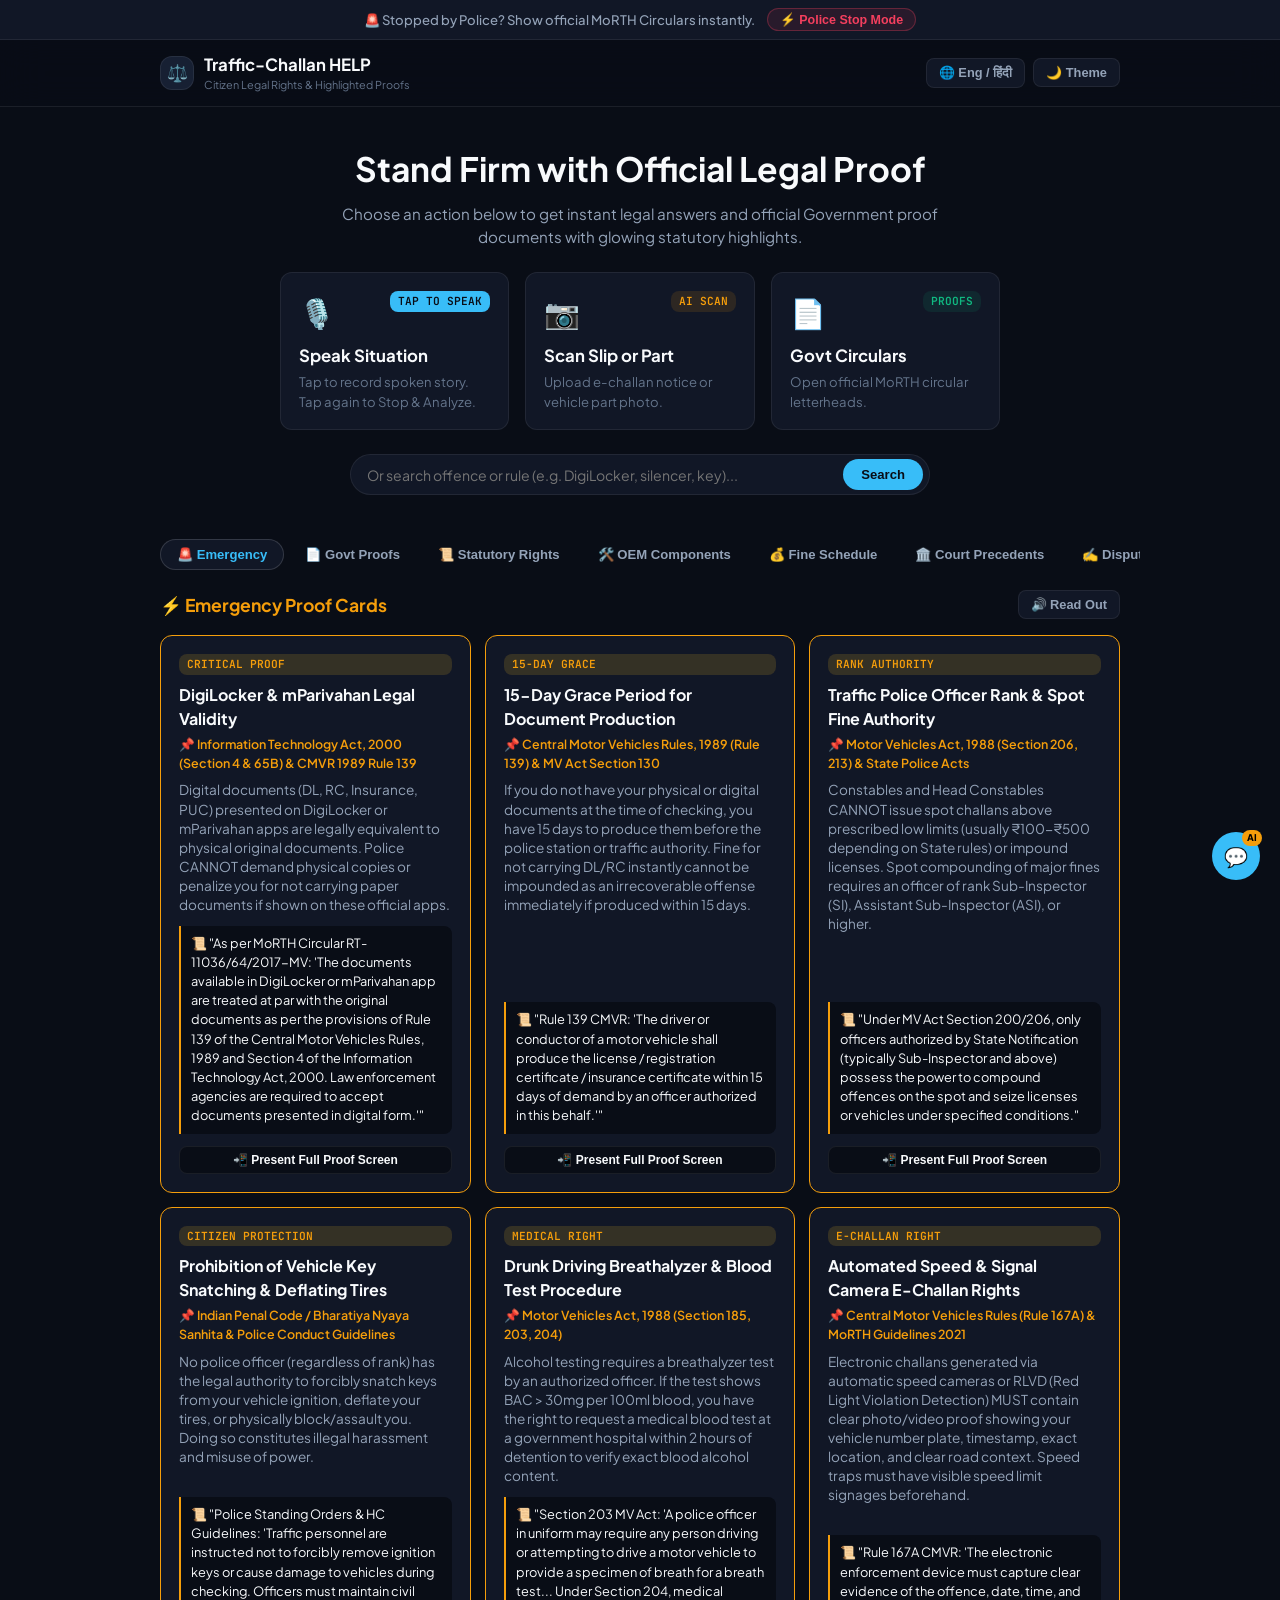
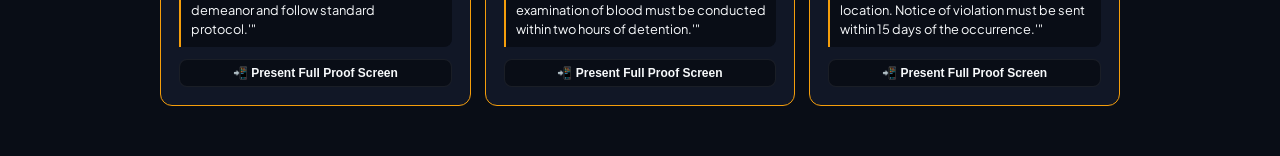
==== commit b9c3b80c: "Add statutory glowing yellow legal highlighter on official government circular documents" ====
--- a/index.html
+++ b/index.html
@@ -4,7 +4,7 @@
   <meta charset="UTF-8">
   <meta name="viewport" content="width=device-width, initial-scale=1.0">
   <title>Traffic-Challan HELP | Citizen Traffic Rights Portal</title>
-  <meta name="description" content="Citizen Traffic Rights Portal: Speak your situation, scan e-challan slips or vehicle parts, and present official Government of India circular proofs.">
+  <meta name="description" content="Citizen Traffic Rights Portal: Speak your situation, scan e-challan slips or vehicle parts, and present official Government of India circular proofs with statutory highlighting.">
   <link rel="manifest" href="manifest.json">
   <link rel="stylesheet" href="css/styles.css">
 </head>
@@ -23,7 +23,7 @@
         <div class="brand-logo">⚖️</div>
         <div class="brand-text">
           <h1>Traffic-Challan HELP</h1>
-          <p>Citizen Legal Rights & Official Proofs</p>
+          <p>Citizen Legal Rights & Highlighted Proofs</p>
         </div>
       </a>
       <div class="nav-actions">
@@ -36,7 +36,7 @@
   <!-- Clean Action-First Hero -->
   <section class="hero">
     <h2 id="hero-heading" style="font-size: 2.1rem; margin-bottom: 10px;">Stand Firm with <span>Official Legal Proof</span></h2>
-    <p id="hero-subtext" style="font-size: 0.95rem; color: var(--text-secondary); max-width: 600px; margin: 0 auto 24px;">Choose an action below to get instant legal answers and official Government proof documents.</p>
+    <p id="hero-subtext" style="font-size: 0.95rem; color: var(--text-secondary); max-width: 600px; margin: 0 auto 24px;">Choose an action below to get instant legal answers and official Government proof documents with glowing statutory highlights.</p>
 
     <!-- 3 Clean Action Cards -->
     <div style="display: grid; grid-template-columns: repeat(auto-fit, minmax(220px, 1fr)); gap: 16px; margin-bottom: 24px; text-align: left;">
@@ -110,7 +110,7 @@
     <!-- Tab 2: Official Govt Circulars & Gazette Documents -->
     <div class="tab-pane" id="docs-tab">
       <div style="display: flex; justify-content: space-between; align-items: center; margin-bottom: 14px;">
-        <h3 style="color: var(--accent-cyan); font-size: 1.1rem;">📄 Official Government Letterhead Proofs</h3>
+        <h3 style="color: var(--accent-cyan); font-size: 1.1rem;">📄 Official Government Letterhead Proofs with Yellow Statutory Highlighting</h3>
         <button class="btn-icon btn-audio-speak" onclick="speakCurrentTab('docs-tab')">🔊 Read Out</button>
       </div>
       
@@ -122,7 +122,7 @@
             <p class="card-summary">Official MoRTH circular mandating that digital DL, RC, Insurance, and PUC in DigiLocker/mParivahan are treated at par with physical originals under Section 4 IT Act.</p>
           </div>
           <div class="card-actions">
-            <a href="docs/MoRTH_Circular_RT11036_64_2017_MV.html" target="_blank" class="btn-secondary" style="text-decoration: none;">📄 Open Official Letterhead Proof</a>
+            <a href="docs/MoRTH_Circular_RT11036_64_2017_MV.html#highlight-digilocker" target="_blank" class="btn-secondary" style="text-decoration: none;">📄 Open Circular with Highlighted Clause</a>
           </div>
         </div>
 
@@ -133,7 +133,7 @@
             <p class="card-summary">Statutory provision proving that factory-fitted OEM components (silencers, alloys, DRLs) certified by ARAI/ICAT under Form 22 are exempt from alteration penalties.</p>
           </div>
           <div class="card-actions">
-            <a href="docs/Section_52_ARAI_Homologation_Proof.html" target="_blank" class="btn-secondary" style="text-decoration: none;">📄 Open Statutory Document</a>
+            <a href="docs/Section_52_ARAI_Homologation_Proof.html#highlight-section52" target="_blank" class="btn-secondary" style="text-decoration: none;">📄 Open Statutory Document with Highlight</a>
           </div>
         </div>
 
@@ -144,7 +144,7 @@
             <p class="card-summary">Full index of official file reference numbers, dates of issue, issuing authorities, and statutory rules.</p>
           </div>
           <div class="card-actions">
-            <a href="docs/OFFICIAL_GOVT_CIRCULARS_INDEX.md" target="_blank" class="btn-secondary" style="text-decoration: none;">📄 View Gazette Index</a>
+            <a href="docs/OFFICIAL_GOVT_CIRCULARS_INDEX.html" target="_blank" class="btn-secondary" style="text-decoration: none;">📄 View Highlighted Gazette Index</a>
           </div>
         </div>
       </div>
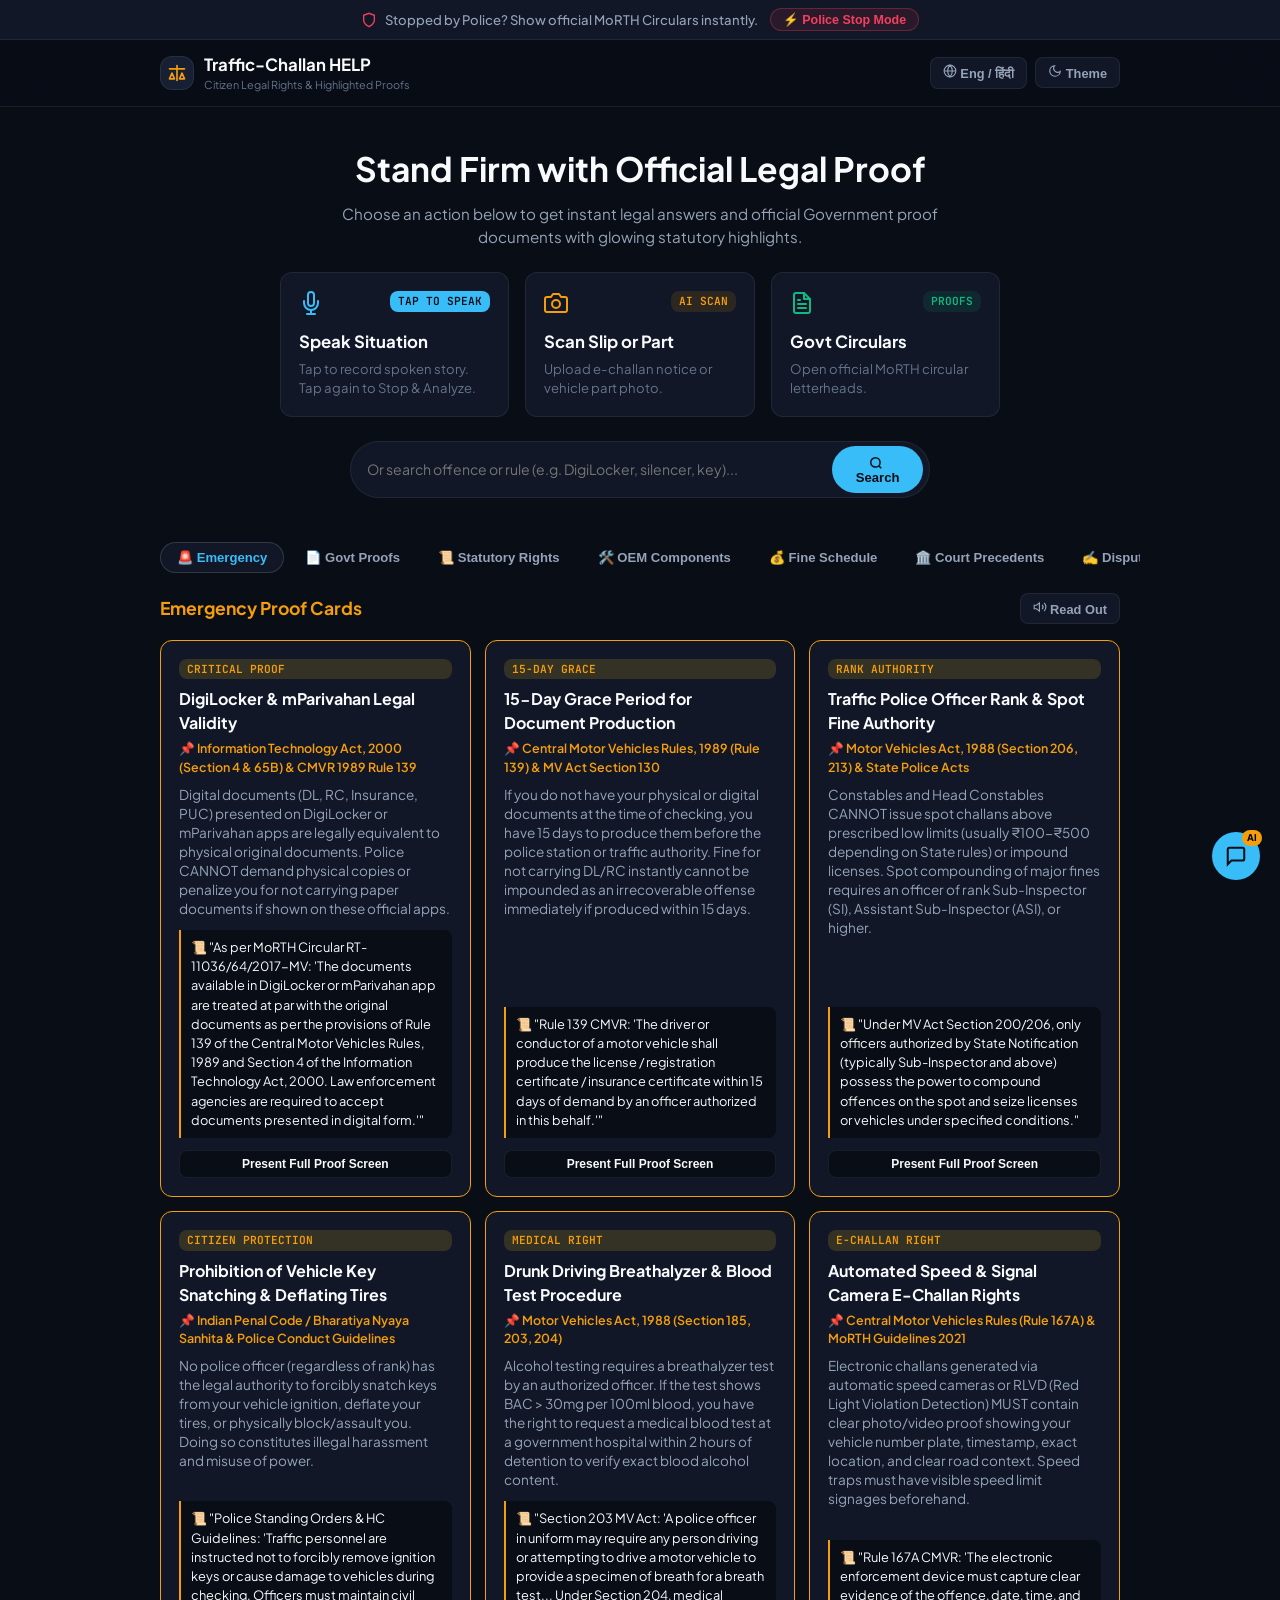
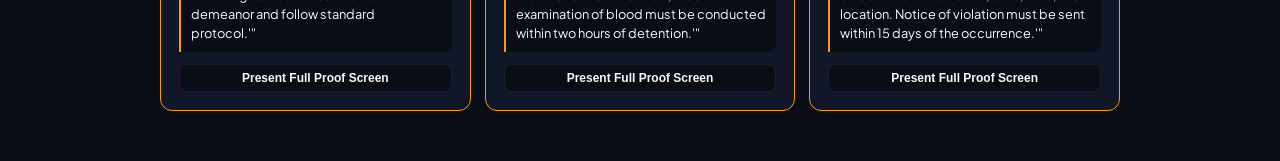
==== commit cf32292f: "Replace informal emojis with modern professional vector SVG icons" ====
--- a/index.html
+++ b/index.html
@@ -12,23 +12,36 @@
 
   <!-- Top Emergency Bar -->
   <div class="emergency-alert-bar">
-    <span>🚨 Stopped by Police? Show official MoRTH Circulars instantly.</span>
+    <div style="display: flex; align-items: center; gap: 8px;">
+      <svg class="svg-icon" viewBox="0 0 24 24" width="16" height="16" stroke="#f43f5e" stroke-width="2" fill="none"><path d="M12 22s8-4 8-10V5l-8-3-8 3v7c0 6 8 10 8 10z"/></svg>
+      <span>Stopped by Police? Show official MoRTH Circulars instantly.</span>
+    </div>
     <button id="btn-emergency-mode">⚡ Police Stop Mode</button>
   </div>
 
-  <!-- Header Navbar (Clean & Uncluttered) -->
+  <!-- Header Navbar (Clean & Uncluttered with Professional Icons) -->
   <header>
     <div class="nav-container">
       <a href="#" class="brand">
-        <div class="brand-logo">⚖️</div>
+        <div class="brand-logo">
+          <svg viewBox="0 0 24 24" width="20" height="20" stroke="var(--accent-gold)" stroke-width="2" fill="none" stroke-linecap="round" stroke-linejoin="round">
+            <path d="M12 3v18M3 7h18M6 12l-3 7h6l-3-7zM18 12l-3 7h6l-3-7z"/>
+          </svg>
+        </div>
         <div class="brand-text">
           <h1>Traffic-Challan HELP</h1>
           <p>Citizen Legal Rights & Highlighted Proofs</p>
         </div>
       </a>
       <div class="nav-actions">
-        <button class="btn-icon" id="btn-lang-toggle" title="Switch Language">🌐 <span id="lang-label">Eng / हिंदी</span></button>
-        <button class="btn-icon" id="btn-theme-toggle" title="Toggle Theme">🌙 Theme</button>
+        <button class="btn-icon" id="btn-lang-toggle" title="Switch Language">
+          <svg viewBox="0 0 24 24" width="14" height="14" stroke="currentColor" stroke-width="2" fill="none"><circle cx="12" cy="12" r="10"/><path d="M2 12h20M12 2a15.3 15.3 0 0 1 4 10 15.3 15.3 0 0 1-4 10 15.3 15.3 0 0 1-4-10 15.3 15.3 0 0 1 4-10z"/></svg>
+          <span id="lang-label">Eng / हिंदी</span>
+        </button>
+        <button class="btn-icon" id="btn-theme-toggle" title="Toggle Theme">
+          <svg viewBox="0 0 24 24" width="14" height="14" stroke="currentColor" stroke-width="2" fill="none"><path d="M21 12.79A9 9 0 1 1 11.21 3 7 7 0 0 0 21 12.79z"/></svg>
+          <span>Theme</span>
+        </button>
       </div>
     </div>
   </header>
@@ -38,13 +51,20 @@
     <h2 id="hero-heading" style="font-size: 2.1rem; margin-bottom: 10px;">Stand Firm with <span>Official Legal Proof</span></h2>
     <p id="hero-subtext" style="font-size: 0.95rem; color: var(--text-secondary); max-width: 600px; margin: 0 auto 24px;">Choose an action below to get instant legal answers and official Government proof documents with glowing statutory highlights.</p>
 
-    <!-- 3 Clean Action Cards -->
+    <!-- 3 Professional Action Cards with Vector Icons -->
     <div style="display: grid; grid-template-columns: repeat(auto-fit, minmax(220px, 1fr)); gap: 16px; margin-bottom: 24px; text-align: left;">
       
       <!-- Action 1: Voice Record & Stop -->
       <div class="action-card" id="card-action-voice">
         <div style="display: flex; align-items: center; justify-content: space-between; margin-bottom: 8px;">
-          <span style="font-size: 1.8rem;" id="voice-card-icon">🎙️</span>
+          <div class="action-icon-box" style="color: var(--accent-cyan);" id="voice-card-icon">
+            <svg viewBox="0 0 24 24" width="24" height="24" stroke="currentColor" stroke-width="2" fill="none" stroke-linecap="round" stroke-linejoin="round">
+              <path d="M12 1a3 3 0 0 0-3 3v8a3 3 0 0 0 6 0V4a3 3 0 0 0-3-3z"/>
+              <path d="M19 10v2a7 7 0 0 1-14 0v-2"/>
+              <line x1="12" y1="19" x2="12" y2="23"/>
+              <line x1="8" y1="23" x2="16" y2="23"/>
+            </svg>
+          </div>
           <span class="card-badge" id="voice-card-badge" style="background: var(--accent-cyan); color: #090d16; margin: 0;">TAP TO SPEAK</span>
         </div>
         <h4 style="font-size: 1.05rem; color: var(--text-primary); margin-bottom: 4px;" id="voice-card-title">Speak Situation</h4>
@@ -54,7 +74,12 @@
       <!-- Action 2: Scan Photo -->
       <div class="action-card" id="card-action-scan">
         <div style="display: flex; align-items: center; justify-content: space-between; margin-bottom: 8px;">
-          <span style="font-size: 1.8rem;">📷</span>
+          <div class="action-icon-box" style="color: var(--accent-gold);">
+            <svg viewBox="0 0 24 24" width="24" height="24" stroke="currentColor" stroke-width="2" fill="none" stroke-linecap="round" stroke-linejoin="round">
+              <path d="M23 19a2 2 0 0 1-2 2H3a2 2 0 0 1-2-2V8a2 2 0 0 1 2-2h4l2-3h6l2 3h4a2 2 0 0 1 2 2z"/>
+              <circle cx="12" cy="13" r="4"/>
+            </svg>
+          </div>
           <span class="card-badge" style="background: var(--accent-gold-soft); color: var(--accent-gold); margin: 0;">AI SCAN</span>
         </div>
         <h4 style="font-size: 1.05rem; color: var(--text-primary); margin-bottom: 4px;">Scan Slip or Part</h4>
@@ -64,7 +89,15 @@
       <!-- Action 3: Official Proofs -->
       <div class="action-card" onclick="document.querySelector('[data-tab=\'docs-tab\']').click()">
         <div style="display: flex; align-items: center; justify-content: space-between; margin-bottom: 8px;">
-          <span style="font-size: 1.8rem;">📄</span>
+          <div class="action-icon-box" style="color: var(--accent-emerald);">
+            <svg viewBox="0 0 24 24" width="24" height="24" stroke="currentColor" stroke-width="2" fill="none" stroke-linecap="round" stroke-linejoin="round">
+              <path d="M14 2H6a2 2 0 0 0-2 2v16a2 2 0 0 0 2 2h12a2 2 0 0 0 2-2V8z"/>
+              <polyline points="14 2 14 8 20 8"/>
+              <line x1="16" y1="13" x2="8" y2="13"/>
+              <line x1="16" y1="17" x2="8" y2="17"/>
+              <polyline points="10 9 9 9 8 9"/>
+            </svg>
+          </div>
           <span class="card-badge" style="background: var(--accent-emerald-soft); color: var(--accent-emerald); margin: 0;">PROOFS</span>
         </div>
         <h4 style="font-size: 1.05rem; color: var(--text-primary); margin-bottom: 4px;">Govt Circulars</h4>
@@ -77,7 +110,10 @@
     <div class="search-container">
       <div class="search-input-wrapper">
         <input type="text" id="global-search" placeholder="Or search offence or rule (e.g. DigiLocker, silencer, key)...">
-        <button id="btn-search">Search</button>
+        <button id="btn-search">
+          <svg viewBox="0 0 24 24" width="14" height="14" stroke="currentColor" stroke-width="2.5" fill="none" style="vertical-align: middle; margin-right: 4px;"><circle cx="11" cy="11" r="8"/><line x1="21" y1="21" x2="16.65" y2="16.65"/></svg>
+          <span>Search</span>
+        </button>
       </div>
     </div>
   </section>
@@ -99,8 +135,11 @@
     <!-- Tab 1: Emergency Quick Cards -->
     <div class="tab-pane active" id="emergency-tab">
       <div style="display: flex; justify-content: space-between; align-items: center; margin-bottom: 16px;">
-        <h3 style="color: var(--accent-gold); font-size: 1.1rem;">⚡ Emergency Proof Cards</h3>
-        <button class="btn-icon btn-audio-speak" onclick="speakCurrentTab('emergency-tab')">🔊 Read Out</button>
+        <h3 style="color: var(--accent-gold); font-size: 1.1rem;">Emergency Proof Cards</h3>
+        <button class="btn-icon btn-audio-speak" onclick="speakCurrentTab('emergency-tab')">
+          <svg viewBox="0 0 24 24" width="14" height="14" stroke="currentColor" stroke-width="2" fill="none"><polygon points="11 5 6 9 2 9 2 15 6 15 11 19 11 5"/><path d="M19.07 4.93a10 10 0 0 1 0 14.14M15.54 8.46a5 5 0 0 1 0 7.07"/></svg>
+          <span>Read Out</span>
+        </button>
       </div>
       <div class="cards-grid" id="emergency-cards-grid">
         <!-- Rendered dynamically -->
@@ -110,8 +149,11 @@
     <!-- Tab 2: Official Govt Circulars & Gazette Documents -->
     <div class="tab-pane" id="docs-tab">
       <div style="display: flex; justify-content: space-between; align-items: center; margin-bottom: 14px;">
-        <h3 style="color: var(--accent-cyan); font-size: 1.1rem;">📄 Official Government Letterhead Proofs with Yellow Statutory Highlighting</h3>
-        <button class="btn-icon btn-audio-speak" onclick="speakCurrentTab('docs-tab')">🔊 Read Out</button>
+        <h3 style="color: var(--accent-cyan); font-size: 1.1rem;">Official Government Letterhead Proofs</h3>
+        <button class="btn-icon btn-audio-speak" onclick="speakCurrentTab('docs-tab')">
+          <svg viewBox="0 0 24 24" width="14" height="14" stroke="currentColor" stroke-width="2" fill="none"><polygon points="11 5 6 9 2 9 2 15 6 15 11 19 11 5"/><path d="M19.07 4.93a10 10 0 0 1 0 14.14M15.54 8.46a5 5 0 0 1 0 7.07"/></svg>
+          <span>Read Out</span>
+        </button>
       </div>
       
       <div class="cards-grid">
@@ -122,7 +164,7 @@
             <p class="card-summary">Official MoRTH circular mandating that digital DL, RC, Insurance, and PUC in DigiLocker/mParivahan are treated at par with physical originals under Section 4 IT Act.</p>
           </div>
           <div class="card-actions">
-            <a href="docs/MoRTH_Circular_RT11036_64_2017_MV.html#highlight-digilocker" target="_blank" class="btn-secondary" style="text-decoration: none;">📄 Open Circular with Highlighted Clause</a>
+            <a href="docs/MoRTH_Circular_RT11036_64_2017_MV.html#highlight-digilocker" target="_blank" class="btn-secondary" style="text-decoration: none;">Open Official Circular Proof</a>
           </div>
         </div>
 
@@ -133,7 +175,7 @@
             <p class="card-summary">Statutory provision proving that factory-fitted OEM components (silencers, alloys, DRLs) certified by ARAI/ICAT under Form 22 are exempt from alteration penalties.</p>
           </div>
           <div class="card-actions">
-            <a href="docs/Section_52_ARAI_Homologation_Proof.html#highlight-section52" target="_blank" class="btn-secondary" style="text-decoration: none;">📄 Open Statutory Document with Highlight</a>
+            <a href="docs/Section_52_ARAI_Homologation_Proof.html#highlight-section52" target="_blank" class="btn-secondary" style="text-decoration: none;">Open Statutory Document</a>
           </div>
         </div>
 
@@ -144,7 +186,7 @@
             <p class="card-summary">Full index of official file reference numbers, dates of issue, issuing authorities, and statutory rules.</p>
           </div>
           <div class="card-actions">
-            <a href="docs/OFFICIAL_GOVT_CIRCULARS_INDEX.html" target="_blank" class="btn-secondary" style="text-decoration: none;">📄 View Highlighted Gazette Index</a>
+            <a href="docs/OFFICIAL_GOVT_CIRCULARS_INDEX.html" target="_blank" class="btn-secondary" style="text-decoration: none;">View Gazette Index</a>
           </div>
         </div>
       </div>
@@ -153,8 +195,11 @@
     <!-- Tab 3: Statutory Rights -->
     <div class="tab-pane" id="rights-tab">
       <div style="display: flex; justify-content: space-between; align-items: center; margin-bottom: 16px;">
-        <h3 style="color: var(--accent-cyan); font-size: 1.1rem;">📜 Essential Statutory Provisions</h3>
-        <button class="btn-icon btn-audio-speak" onclick="speakCurrentTab('rights-tab')">🔊 Read Out</button>
+        <h3 style="color: var(--accent-cyan); font-size: 1.1rem;">Essential Statutory Provisions</h3>
+        <button class="btn-icon btn-audio-speak" onclick="speakCurrentTab('rights-tab')">
+          <svg viewBox="0 0 24 24" width="14" height="14" stroke="currentColor" stroke-width="2" fill="none"><polygon points="11 5 6 9 2 9 2 15 6 15 11 19 11 5"/><path d="M19.07 4.93a10 10 0 0 1 0 14.14M15.54 8.46a5 5 0 0 1 0 7.07"/></svg>
+          <span>Read Out</span>
+        </button>
       </div>
       <div class="cards-grid" id="rights-cards-grid">
         <!-- Rendered dynamically -->
@@ -164,8 +209,11 @@
     <!-- Tab 4: OEM Vehicle Components -->
     <div class="tab-pane" id="oem-tab">
       <div style="display: flex; justify-content: space-between; align-items: center; margin-bottom: 16px;">
-        <h3 style="color: var(--accent-gold); font-size: 1.1rem;">🛠️ OEM Component Homologation Proofs</h3>
-        <button class="btn-icon btn-audio-speak" onclick="speakCurrentTab('oem-tab')">🔊 Read Out</button>
+        <h3 style="color: var(--accent-gold); font-size: 1.1rem;">OEM Component Homologation Proofs</h3>
+        <button class="btn-icon btn-audio-speak" onclick="speakCurrentTab('oem-tab')">
+          <svg viewBox="0 0 24 24" width="14" height="14" stroke="currentColor" stroke-width="2" fill="none"><polygon points="11 5 6 9 2 9 2 15 6 15 11 19 11 5"/><path d="M19.07 4.93a10 10 0 0 1 0 14.14M15.54 8.46a5 5 0 0 1 0 7.07"/></svg>
+          <span>Read Out</span>
+        </button>
       </div>
       <div class="cards-grid" id="oem-cards-grid">
         <!-- Rendered dynamically -->
@@ -174,7 +222,7 @@
 
     <!-- Tab 5: Fine Schedule -->
     <div class="tab-pane" id="fines-tab">
-      <h3 style="margin-bottom: 16px; color: var(--accent-gold); font-size: 1.1rem;">💰 Motor Vehicles Act Fine Schedule</h3>
+      <h3 style="margin-bottom: 16px; color: var(--accent-gold); font-size: 1.1rem;">Motor Vehicles Act Fine Schedule</h3>
       <div class="table-container">
         <table>
           <thead>
@@ -195,7 +243,7 @@
 
     <!-- Tab 6: Court Precedents -->
     <div class="tab-pane" id="judgements-tab">
-      <h3 style="margin-bottom: 16px; color: var(--accent-emerald); font-size: 1.1rem;">🏛️ High Court Precedents</h3>
+      <h3 style="margin-bottom: 16px; color: var(--accent-emerald); font-size: 1.1rem;">High Court Precedents</h3>
       <div class="cards-grid" id="judgements-cards-grid">
         <!-- Rendered dynamically -->
       </div>
@@ -203,7 +251,7 @@
 
     <!-- Tab 7: Dispute Generator -->
     <div class="tab-pane" id="dispute-tab">
-      <h3 style="margin-bottom: 16px; color: var(--accent-rose); font-size: 1.1rem;">✍️ E-Challan Dispute Generator</h3>
+      <h3 style="margin-bottom: 16px; color: var(--accent-rose); font-size: 1.1rem;">E-Challan Dispute Generator</h3>
       <div class="generator-container">
         <div class="form-box">
           <h4 style="margin-bottom: 14px; color: var(--accent-cyan); font-size: 0.95rem;">Enter Dispute Details</h4>
@@ -241,7 +289,7 @@
         <div class="preview-box">
           <div style="display: flex; justify-content: space-between; align-items: center; margin-bottom: 12px;">
             <h4 style="color: var(--accent-gold); font-size: 0.95rem;">Generated Notice</h4>
-            <button class="btn-icon" id="btn-copy-dispute">📋 Copy Text</button>
+            <button class="btn-icon" id="btn-copy-dispute">Copy Text</button>
           </div>
           <pre class="preview-text" id="dispute-preview-text">Fill in details to generate representation notice...</pre>
         </div>
@@ -254,7 +302,7 @@
   <div class="modal-overlay" id="voice-modal">
     <div class="modal-card" style="border-color: var(--accent-cyan); max-width: 580px;">
       <div class="modal-header" style="border-color: var(--accent-cyan);">
-        <h3 style="color: var(--accent-cyan);">🎙️ Voice Legal Analysis</h3>
+        <h3 style="color: var(--accent-cyan);">Voice Legal Analysis</h3>
         <button class="modal-close" id="voice-modal-close">&times;</button>
       </div>
       <div class="modal-body" id="voice-modal-body">
@@ -267,7 +315,7 @@
   <div class="modal-overlay" id="scanner-modal">
     <div class="modal-card" style="border-color: var(--accent-cyan); max-width: 580px;">
       <div class="modal-header" style="border-color: var(--accent-cyan);">
-        <h3 style="color: var(--accent-cyan);">📷 AI Photo & E-Challan Scanner</h3>
+        <h3 style="color: var(--accent-cyan);">AI Photo & E-Challan Scanner</h3>
         <button class="modal-close" id="scanner-modal-close">&times;</button>
       </div>
       <div class="modal-body">
@@ -281,7 +329,7 @@
 
         <div style="border: 2px dashed var(--border-highlight); padding: 24px 16px; text-align: center; border-radius: var(--radius-md); background: var(--bg-primary); margin-bottom: 14px;">
           <input type="file" id="scanner-file-input" accept="image/*" style="display: none;">
-          <button class="btn-icon" onclick="document.getElementById('scanner-file-input').click()" style="margin: 0 auto; background: var(--accent-cyan); color: #090d16; font-weight: 700;">📁 Upload / Take Photo</button>
+          <button class="btn-icon" onclick="document.getElementById('scanner-file-input').click()" style="margin: 0 auto; background: var(--accent-cyan); color: #090d16; font-weight: 700;">Upload / Take Photo</button>
           <p id="scanner-file-name" style="margin-top: 8px; font-size: 0.78rem; color: var(--text-muted);">No image selected yet</p>
         </div>
 
@@ -307,13 +355,14 @@
 
   <!-- Floating AI Chatbot Button & Widget -->
   <div class="chatbot-trigger" id="chatbot-trigger" title="Open AI Traffic Legal Assistant">
-    💬 <span class="chatbot-badge">AI</span>
+    <svg viewBox="0 0 24 24" width="22" height="22" stroke="#090d16" stroke-width="2.2" fill="none"><path d="M21 15a2 2 0 0 1-2 2H7l-4 4V5a2 2 0 0 1 2-2h14a2 2 0 0 1 2 2z"/></svg>
+    <span class="chatbot-badge">AI</span>
   </div>
 
   <div class="chatbot-window" id="chatbot-window">
     <div class="chatbot-header">
       <div style="display: flex; align-items: center; gap: 8px;">
-        <span style="font-size: 1.1rem;">🤖</span>
+        <svg viewBox="0 0 24 24" width="18" height="18" stroke="var(--accent-cyan)" stroke-width="2" fill="none"><rect x="3" y="11" width="18" height="10" rx="2"/><circle cx="12" cy="5" r="2"/><path d="M12 7v4M8 16h.01M16 16h.01"/></svg>
         <div>
           <h4 style="font-size: 0.9rem; font-weight: 700;">TrafficGuard AI</h4>
           <span style="font-size: 0.68rem; color: var(--accent-emerald);">● Online Assistant</span>
